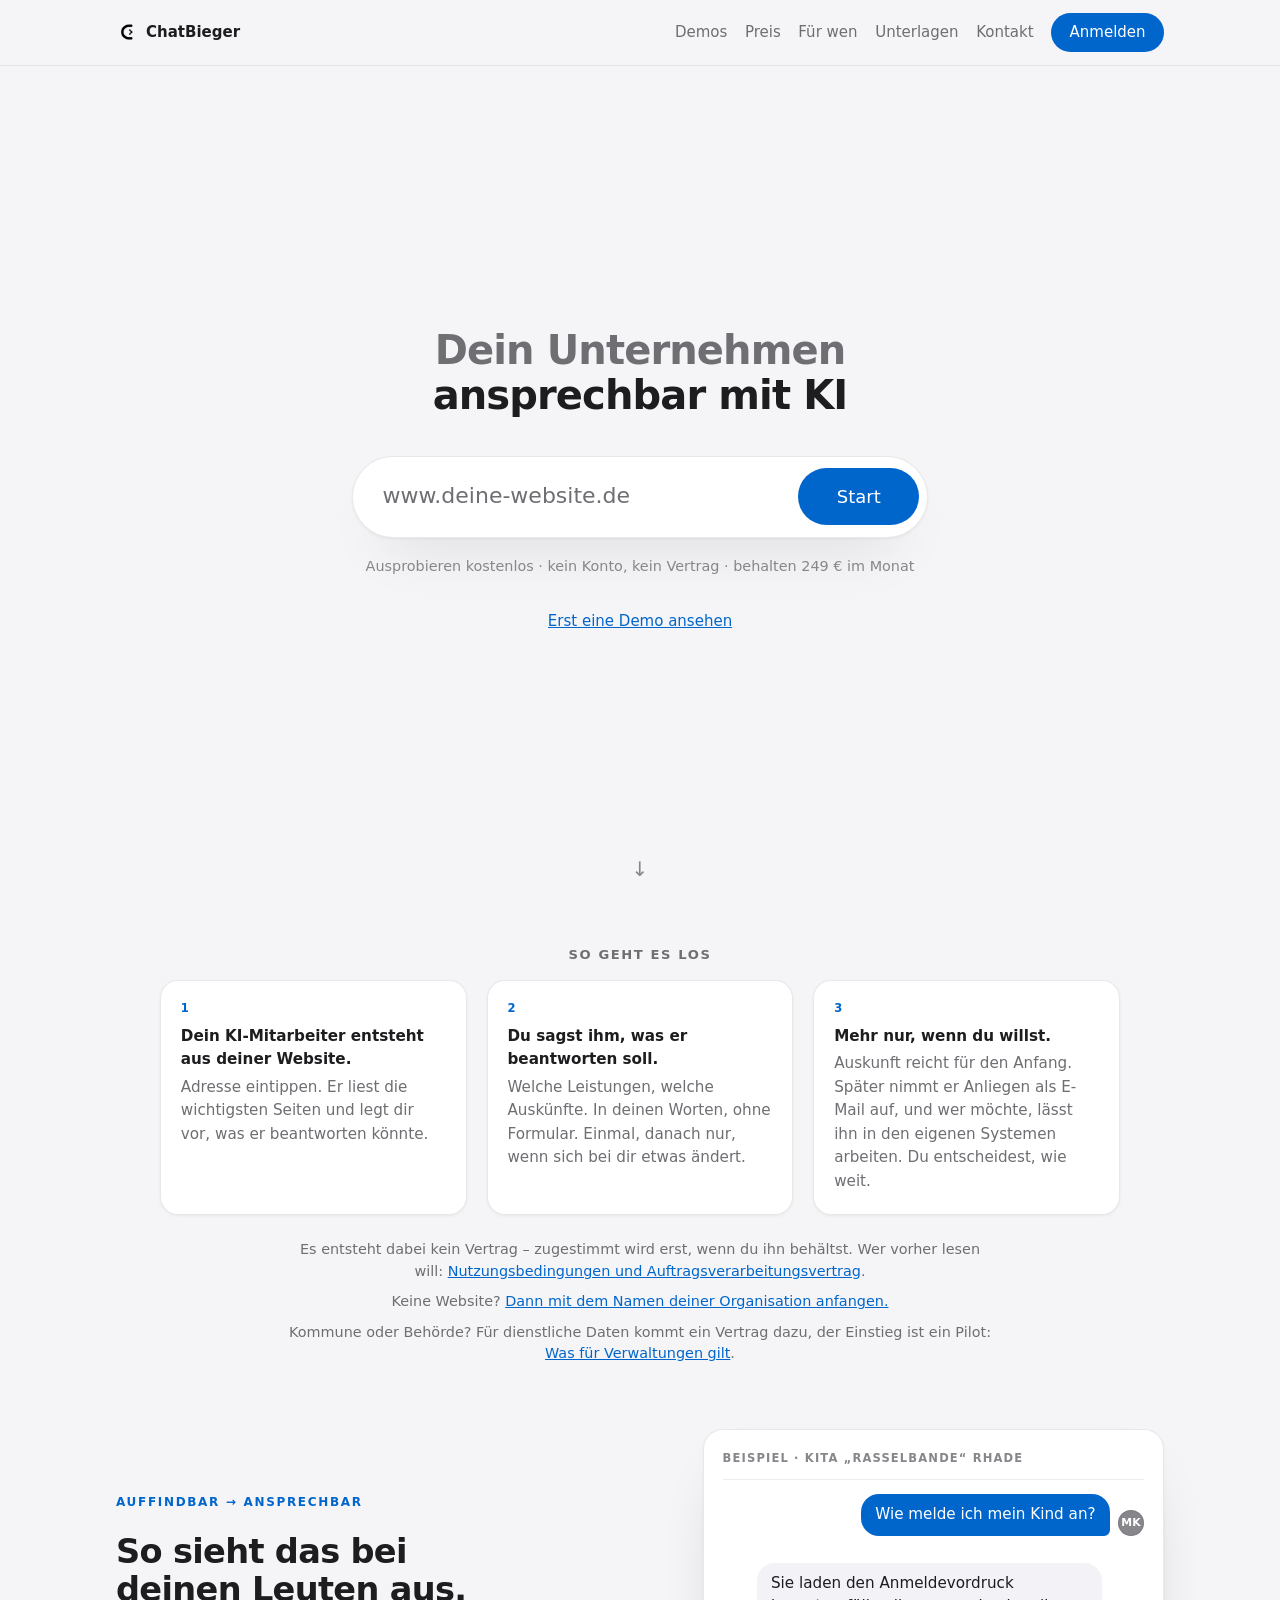
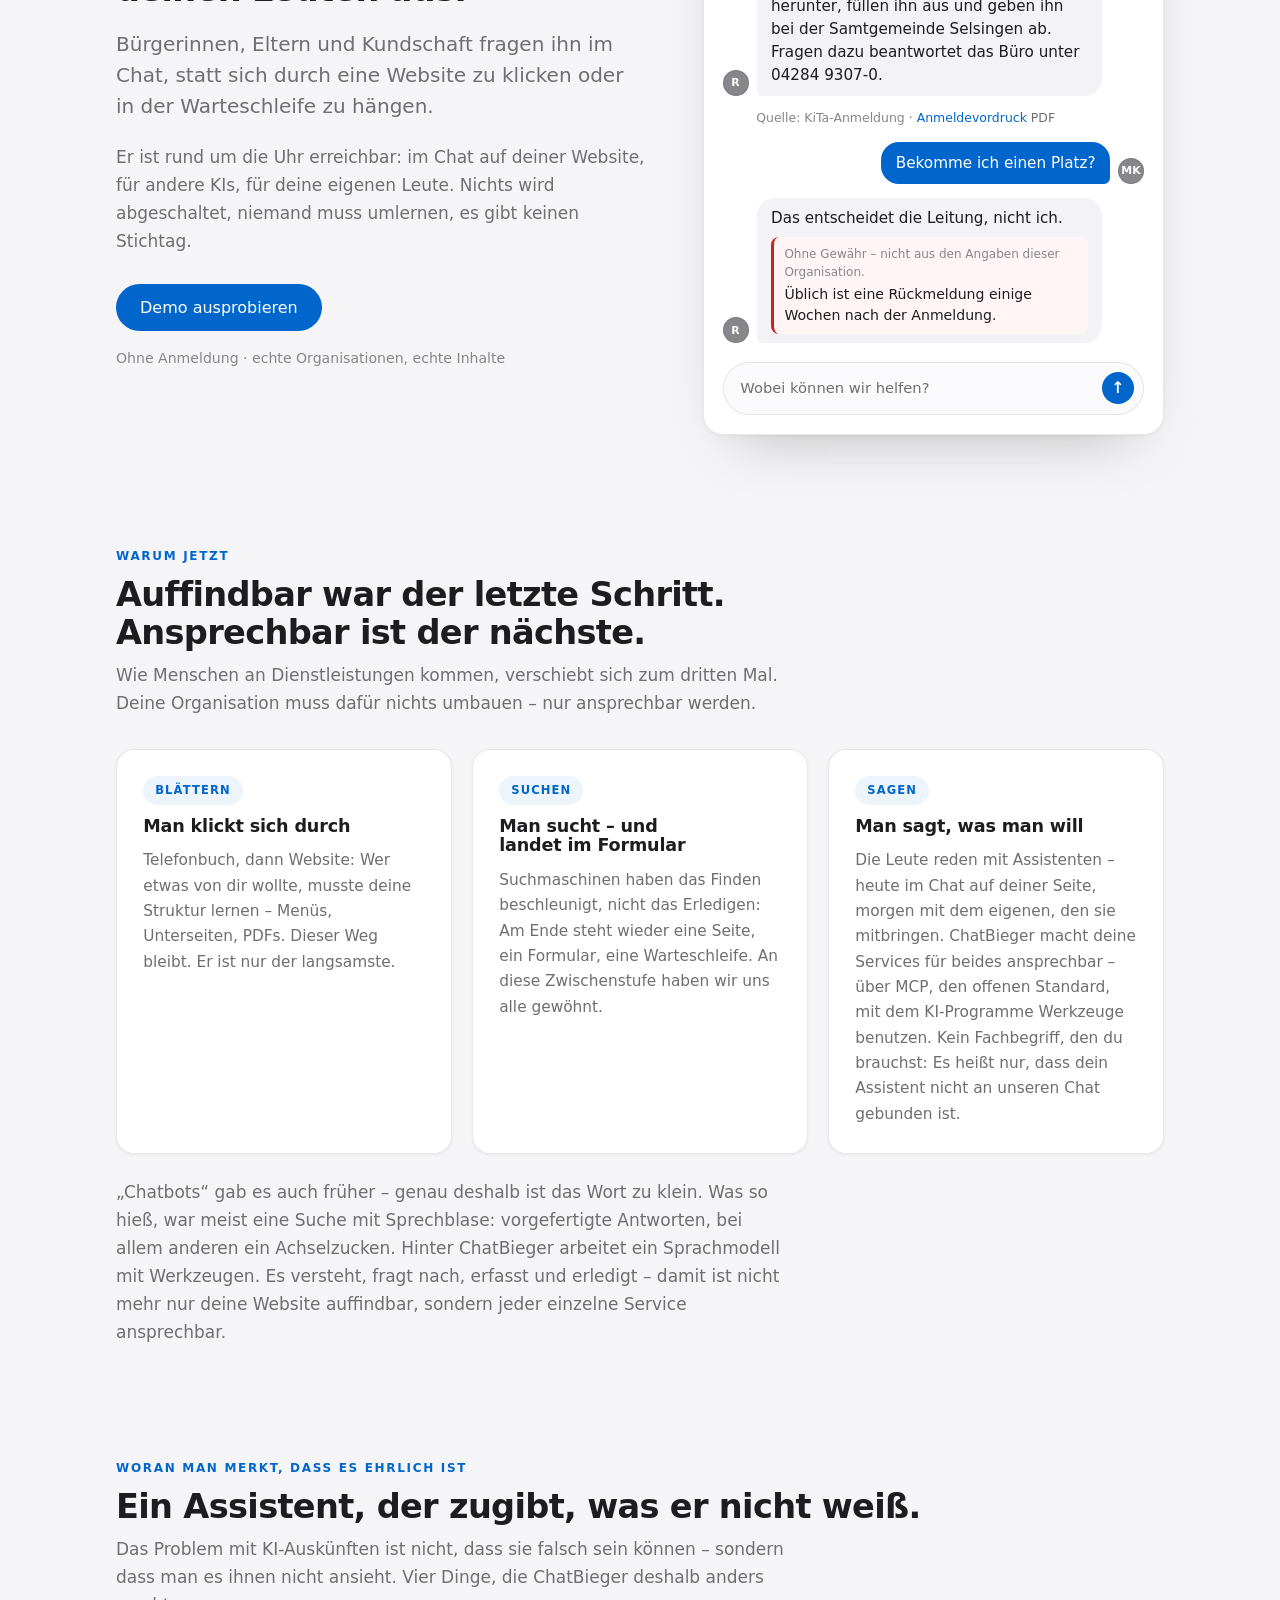
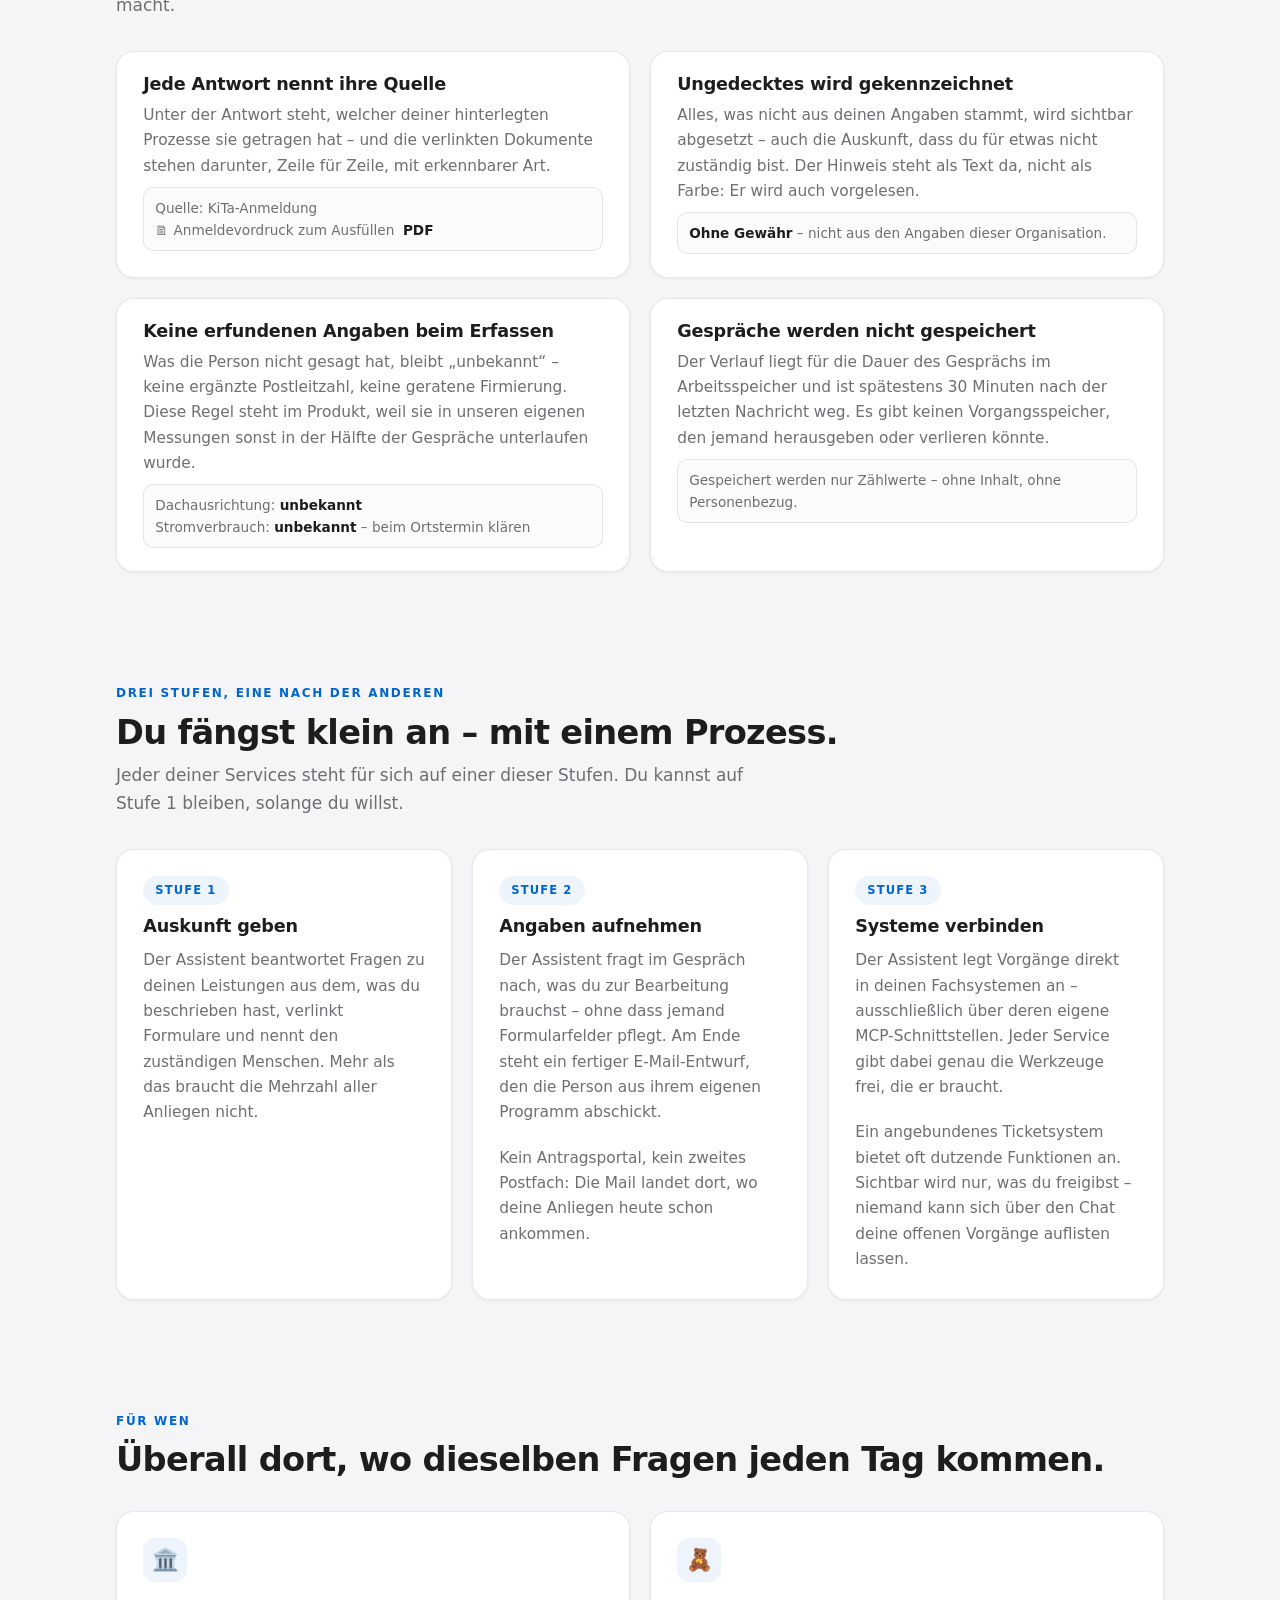
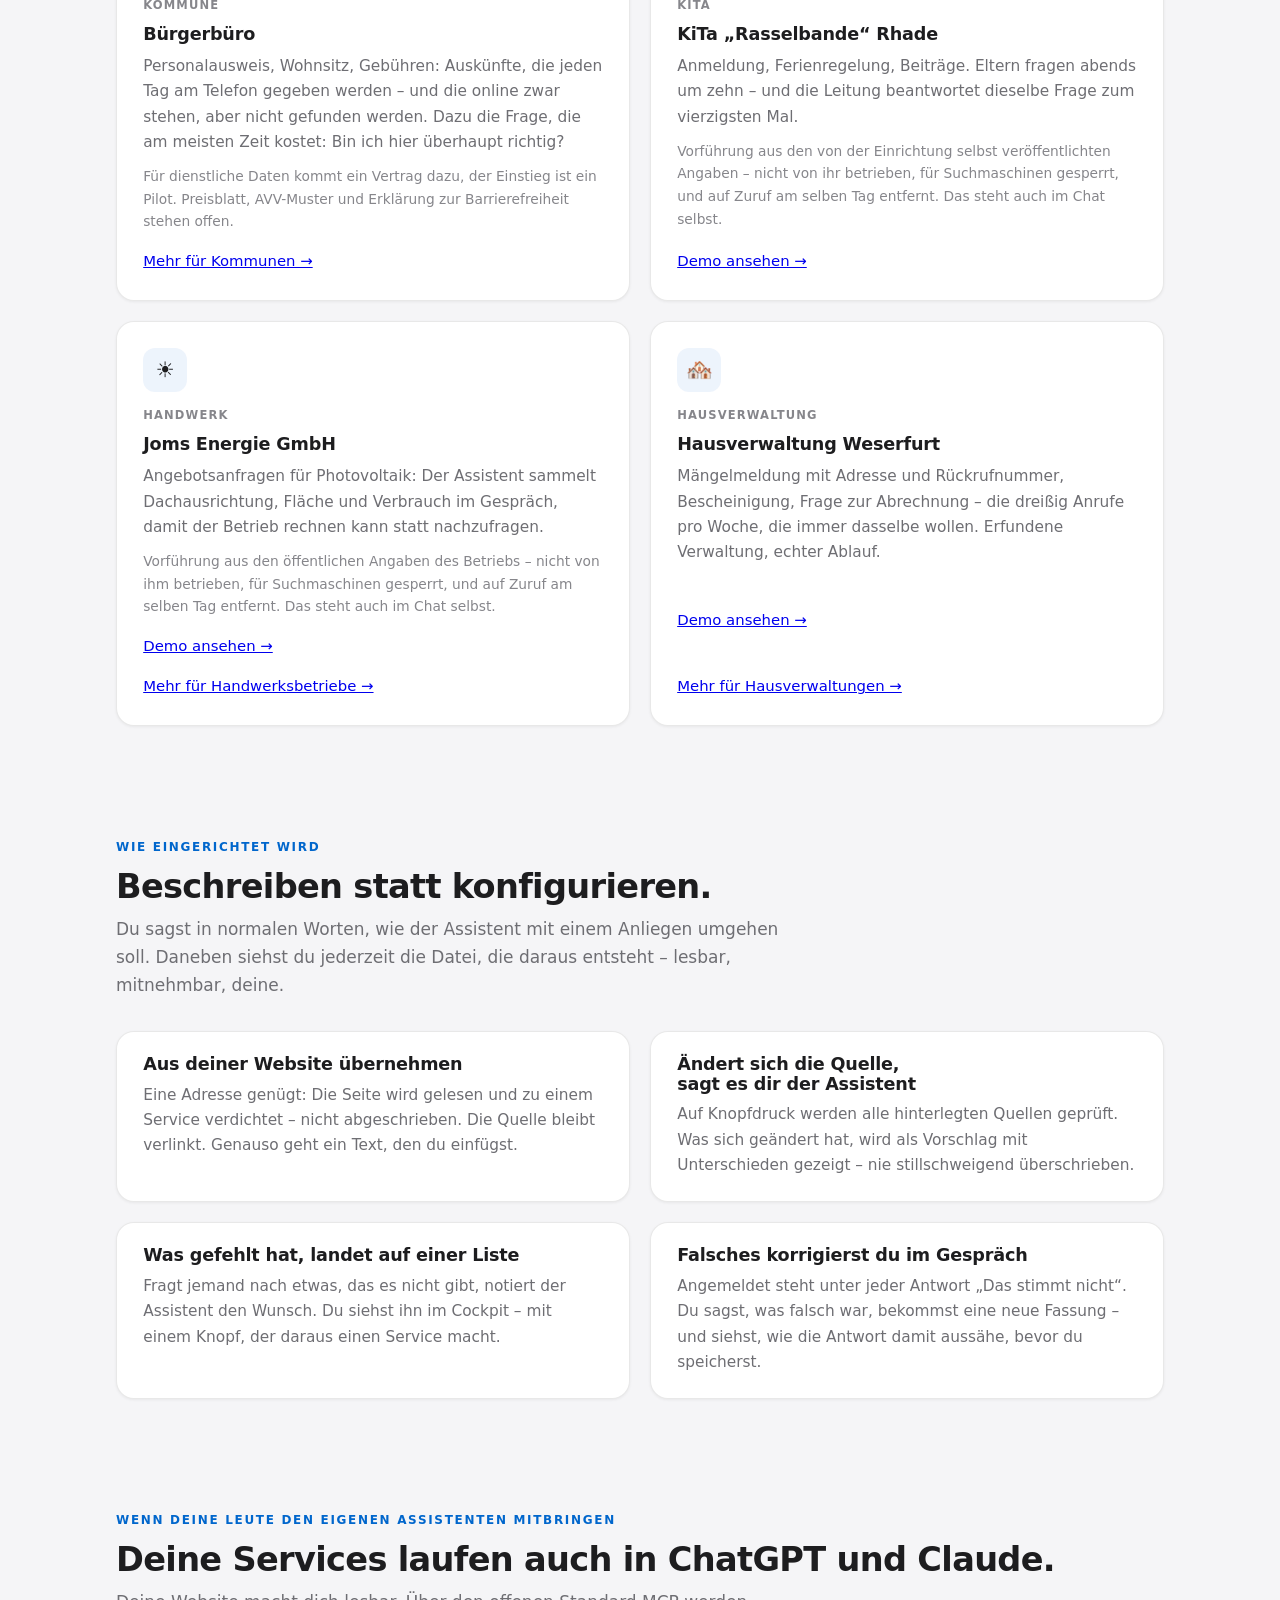
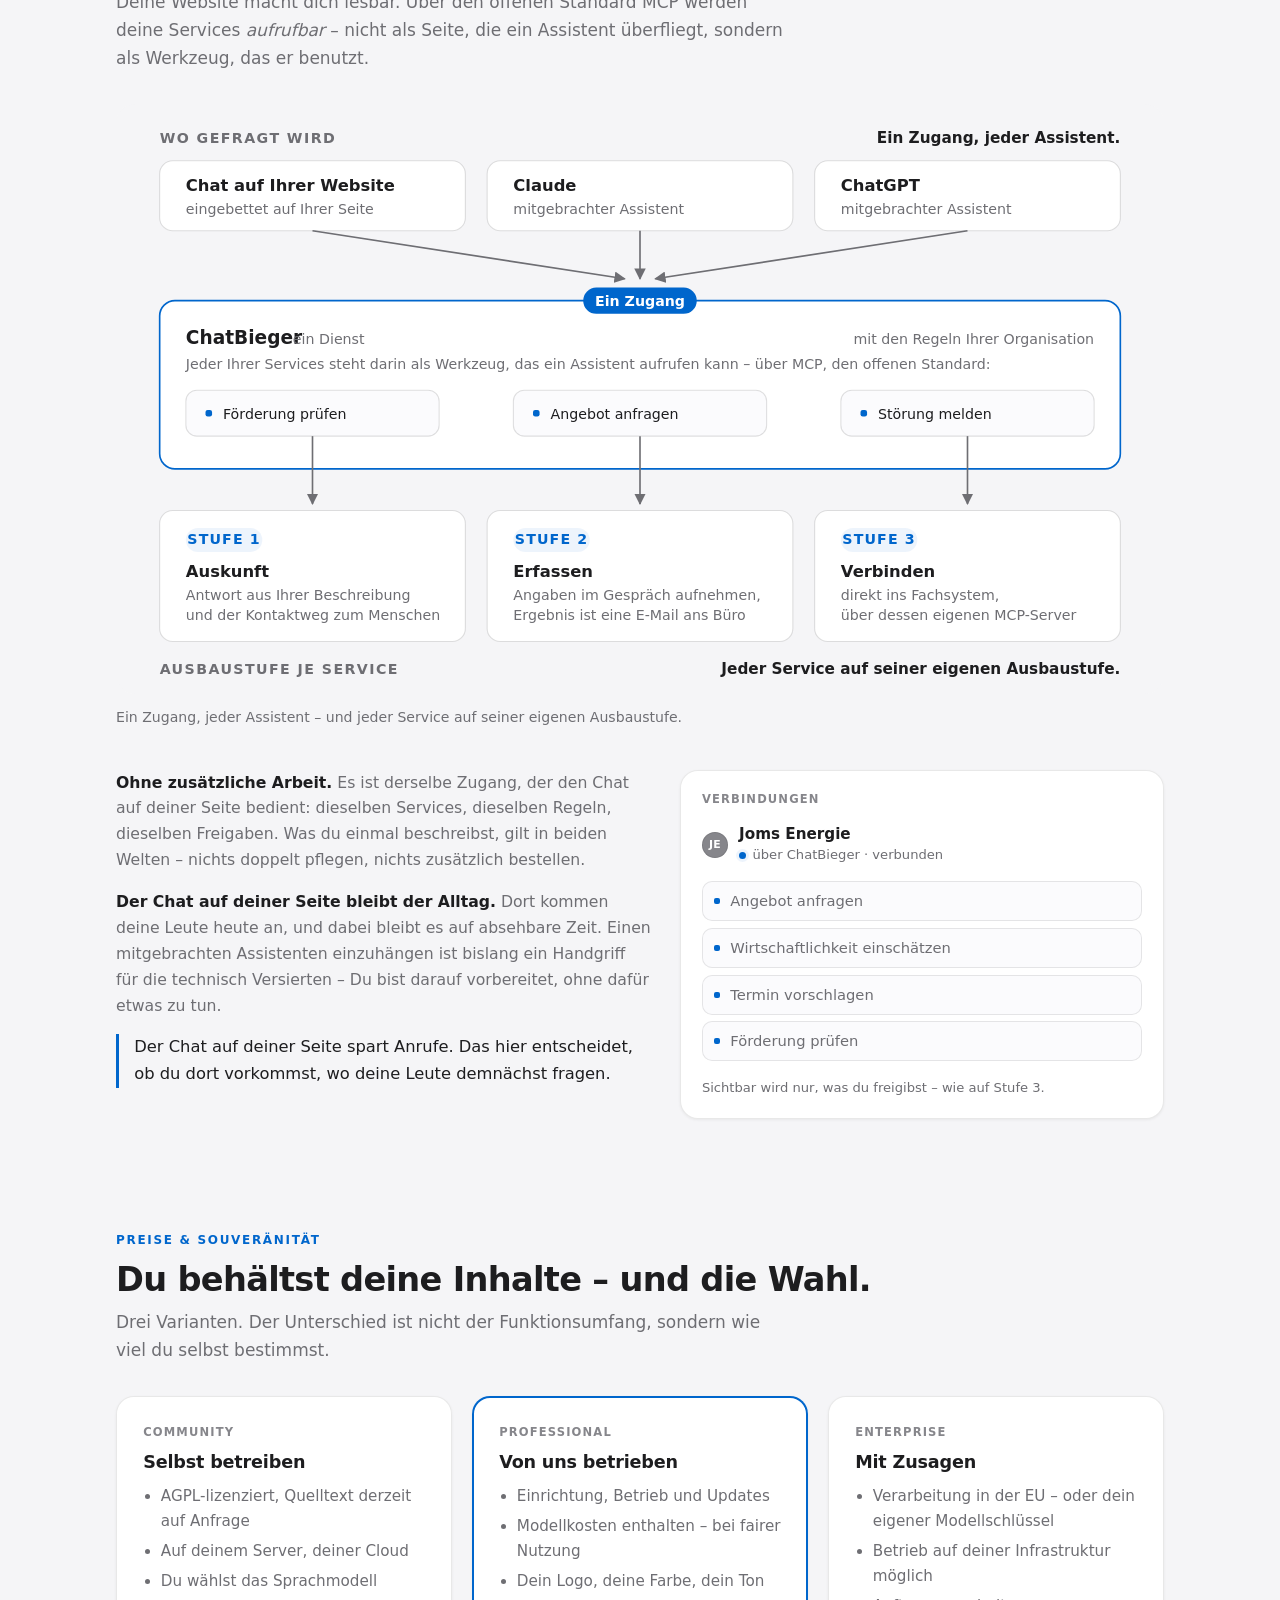
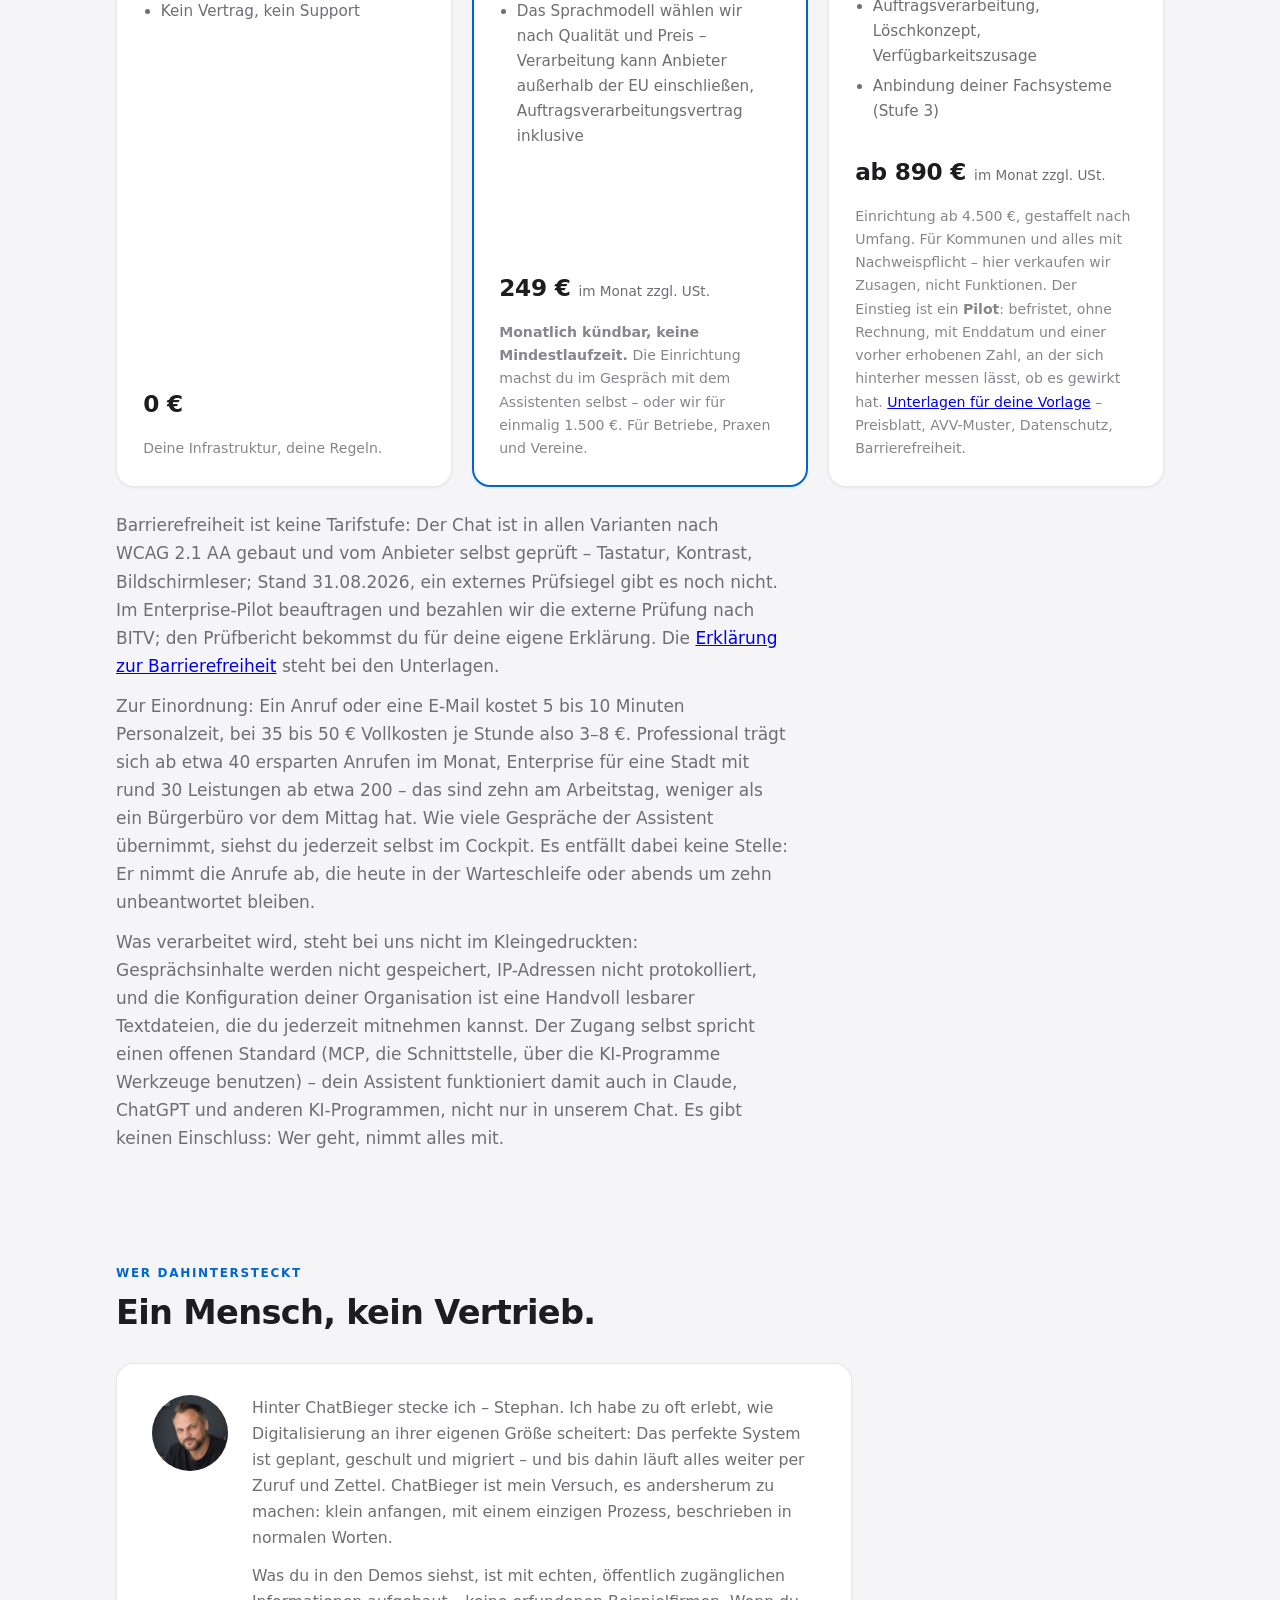
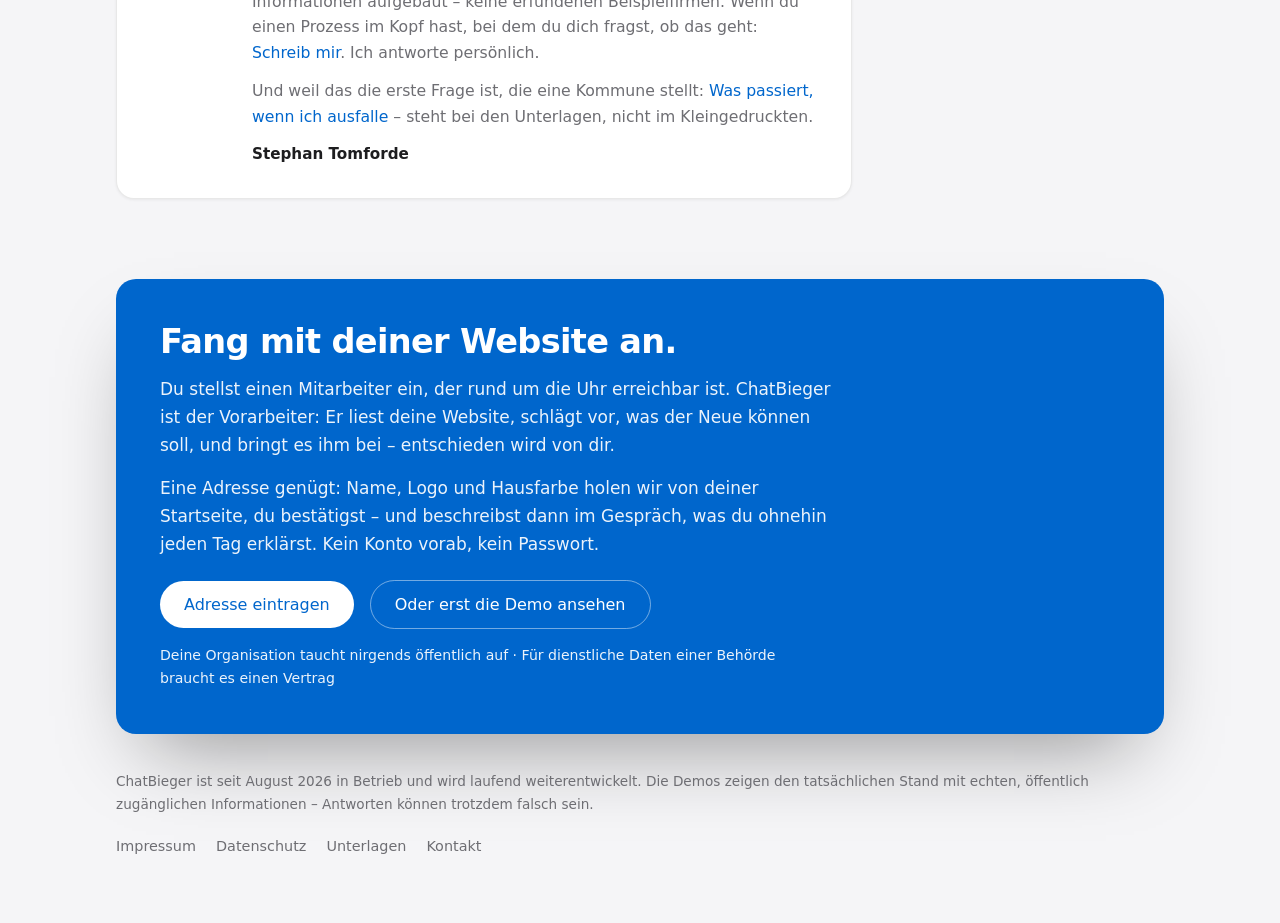
==== index.html @ 89bdcac3 "Der Browser weiß vorher, dass es dunkel wird Die Seite folgt prefers-color-scheme — aber erst, wenn " ====
<!doctype html>
<html lang="de">
<head>
  <meta charset="utf-8">
  <meta name="viewport" content="width=device-width, initial-scale=1">
  <!-- Vor dem Stylesheet: sonst malt der Browser die Leinwand weiß, und der
       Sprung in die App blitzt einmal hell auf. -->
  <meta name="color-scheme" content="light dark">
  <title>ChatBieger – Dein Unternehmen ansprechbar mit KI</title>
  <meta name="description" content="Deine Website macht dich auffindbar. Mit ChatBieger werden deine Leistungen ansprechbar – für Menschen und für KI: im Chat auf deiner Website, für andere KIs, für deine eigenen Leute. Er sagt nur, was bei dir steht, und dazu, woher er es hat.">
  <link rel="icon" type="image/png" href="favicon.png">
  <meta property="og:title" content="ChatBieger – Dein Unternehmen ansprechbar mit KI">
  <meta property="og:description" content="Deine Website macht dich auffindbar. Mit ChatBieger werden deine Leistungen ansprechbar – für Menschen und für KI. Kein Umstieg, kein Stichtag, monatlich kündbar.">
  <meta property="og:type" content="website">
  <meta property="og:url" content="https://chatbieger.com/">
  <style>
    :root {

      /* Der Browser darf dunkel malen, bevor er diese Regeln kennt. */
      color-scheme: light dark;
      --ground: #f5f5f7;
      --surface: #ffffff;
      --surface-soft: #fbfbfd;
      --ink: #1d1d1f;
      --ink-soft: #6e6e73;
      --ink-faint: #86868b;
      --accent: #0066cc;
      /* Fläche unter weißer Schrift — im Dunkeln dunkler als der Textakzent,
         dieselbe Lektion wie im Widget (WCAG: Weiß auf #4d9fff wären 2,7:1). */
      --accent-solid: #0066cc;
      --accent-hover: #0055aa;
      --accent-tint: rgba(0, 102, 204, 0.07);
      --warn: #c9251c;
      --warn-tint: #fff5f5;
      --line: rgba(0, 0, 0, 0.07);
      --bubble: #f2f2f7;
      --ring: inset 0 0 0 1px rgba(0, 0, 0, 0.09);
      --card-shadow: 0 1px 3px rgba(0, 0, 0, 0.06);
      --float-shadow: 0 1px 3px rgba(0, 0, 0, 0.05), 0 28px 60px -34px rgba(0, 0, 0, 0.3);
      /* Eine Kurve für alles, was sich bewegt: zügig los, weich ankommen. */
      --bogen: cubic-bezier(0.3, 0.7, 0.3, 1);
    }

    /* Derselbe dunkle Modus wie in Chat, Übersicht und Einrichtung — die
       Landing war die einzige Fläche ohne ihn, und genau dort fiel der
       Bruch zuerst auf. */
    @media (prefers-color-scheme: dark) {
      :root {
        --ground: #000;
        --surface: #1c1c1e;
        --surface-soft: #232326;
        --ink: #f5f5f7;
        --ink-soft: #a1a1a6;
        --ink-faint: #8e8e93;
        --accent: #4d9fff;
        --accent-solid: #0a63c9;
        --accent-hover: #0d6fd9;
        --accent-tint: rgba(77, 159, 255, 0.12);
        --warn: #ff6b6b;
        --warn-tint: #3a1416;
        --line: rgba(255, 255, 255, 0.14);
        --bubble: #2c2c2e;
        --ring: inset 0 0 0 1px rgba(255, 255, 255, 0.12);
        --card-shadow: 0 1px 3px rgba(0, 0, 0, 0.5);
        --float-shadow: 0 1px 3px rgba(0, 0, 0, 0.4), 0 28px 60px -34px rgba(0, 0, 0, 0.9);
      }
      .topbar img { filter: invert(1); }
    }

    * { box-sizing: border-box; }

    body {
      margin: 0;
      background: var(--ground);
      color: var(--ink);
      font-family: -apple-system, BlinkMacSystemFont, "SF Pro Text", "Segoe UI Variable Text", "Segoe UI", system-ui, sans-serif;
      font-size: 1.0625rem;
      line-height: 1.65;
      -webkit-font-smoothing: antialiased;
    }

    .wrap { max-width: 68rem; margin: 0 auto; padding: 0 1.25rem; }

    .eyebrow {
      font-size: 0.75rem;
      font-weight: 600;
      letter-spacing: 0.14em;
      text-transform: uppercase;
      color: var(--accent);
    }

    h1, h2, h3 {
      margin: 0;
      line-height: 1.12;
      text-wrap: balance;
      letter-spacing: -0.02em;
    }
    h1 { font-size: clamp(2.2rem, 5vw, 3.4rem); font-weight: 700; }
    h2 { font-size: clamp(1.5rem, 3.2vw, 2.1rem); font-weight: 700; }
    h3 { font-size: 1.1rem; font-weight: 600; letter-spacing: -0.01em; }

    p { margin: 0; }
    .measure { max-width: 42rem; }
    .muted { color: var(--ink-soft); }

    /* ---------- Top bar ----------
       Die Produktleiste: dieselbe erste Zeile wie auf den Demo-Seiten und in
       der Einrichtung — Landing und Produkt sollen sich wie eins anfühlen. */
    .topbar { padding: 0.8rem 0; border-bottom: 1px solid var(--line); }
    .topbar .wrap { display: flex; align-items: center; gap: 1.3rem; }
    .topbar .marke { display: flex; align-items: center; gap: 0.5rem; color: var(--ink); text-decoration: none; }
    .topbar img { width: 22px; height: 22px; border-radius: 6px; display: block; }
    .topbar .marke span { font-weight: 600; font-size: 0.9375rem; }
    .topbar nav { margin-left: auto; display: flex; align-items: center; gap: 1.1rem; }
    .topbar nav a { color: var(--ink-soft); text-decoration: none; font-size: 0.9375rem; }
    .topbar nav a:hover { color: var(--ink); }
    .topbar .topbar-demo { padding: 0.45rem 1.15rem; color: #fff; }
    .topbar .topbar-demo:hover { color: #fff; }
    /* Am Telefon bleiben drei Wege stehen: Preis (Lauf 10, beide Betriebe),
       Unterlagen (Lauf 13, die Kommune liest im Zug) und „Für wen" — ein Wort
       kürzer als „Für Kommunen" und der Weg zu allen drei Segment-Seiten, die
       vom ersten Bildschirm aus sonst unerreichbar sind. Demos hat auf dem
       ersten Bildschirm einen eigenen Knopf, Kontakt steht in der Fußzeile. */
    @media (max-width: 30rem) {
      .topbar nav a[href^="https://chat.demo."], .topbar nav a[href="kontakt.html"] { display: none; }
      /* Der Schriftzug weicht dem dritten Link — sichtbar; für Bildschirmleser
         bleibt er der Name des Links, und das Zeichen bekommt seine 44 px. */
      .topbar .marke span { position: absolute; width: 1px; height: 1px; margin: -1px; overflow: hidden; clip: rect(0 0 0 0); white-space: nowrap; }
      .topbar .marke { padding: 0.7rem; margin: -0.7rem; }
    }

    /* ---------- Erster Bildschirm: ein Zeichen, ein Satz, ein Feld ----------
       Google-Logik: Was hier steht, ist das eine Ziel der Seite; alles
       andere beginnt unter dem Falz. `min-height` statt `height`, damit auf
       kurzen Schirmen nichts abgeschnitten wird — und `svh`, weil die
       Adressleiste am Telefon sonst die letzte Zeile frisst. */
    .einstieg {
      min-height: calc(100svh - 3.6rem);
      display: flex;
      flex-direction: column;
      align-items: center;
      /* Seitlich 1.5rem wie die Startansicht drüben — mit 1.25rem lägen die
         Kanten des Fensters am Telefon 4 px neben denen der Ankunft. */
      padding: 2.5rem 1.5rem 1.5rem;
      text-align: center;
    }
    .einstieg-mitte { margin: auto 0; width: 100%; display: flex; flex-direction: column; align-items: center; }
    /* Die Überschrift tritt zurück, damit das Feld der Held bleibt: kleiner
       als die übrigen h1, halb im Grau — betont ist nur, worum es geht.
       Marke und Zeichen stehen einmal in der Leiste und nicht noch einmal
       hier; „KI“ steht auf dem ganzen Bildschirm genau ein Mal. */
    .einstieg h1 {
      max-width: 20ch; font-size: clamp(1.9rem, 3.6vw, 2.5rem);
      font-weight: 600; letter-spacing: -0.022em; color: var(--ink-soft);
    }
    .einstieg h1 .betont { color: var(--ink); }

    /* Das Feld ist eine Zeile mit Knopf. Der Fokusring liegt auf der ganzen
       Pille statt nur auf dem Eingabefeld — wer mit der Tastatur kommt, soll
       das Ziel als Ganzes sehen. */
    .einstieg-form { margin-top: 2.4rem; width: min(36rem, 100%); }
    .feld {
      display: flex;
      align-items: center;
      gap: 0.5rem;
      text-align: left;
      background: var(--surface);
      border-radius: 999px;
      padding: 0.55rem 0.55rem 0.55rem 1.9rem;
      box-shadow: var(--float-shadow), var(--ring);
    }
    /* `:focus` statt `:focus-visible`: „Zum Feld ganz oben" setzt den Fokus
       selbst — mit `:focus-visible` bliebe der Ring nach einem Mausklick aus,
       und man sähe nicht, wohin das Tippen geht. */
    .feld:has(input:focus) { box-shadow: var(--float-shadow), inset 0 0 0 2px var(--accent); }
    @supports not selector(:has(*)) {
      .feld:focus-within { box-shadow: var(--float-shadow), inset 0 0 0 2px var(--accent); }
    }
    .feld input {
      flex: 1; min-width: 0; border: 0; background: none; outline: none;
      font: inherit; font-size: 1.375rem; color: var(--ink); padding: 0.875rem 0;
    }
    .feld input::placeholder { color: var(--ink-soft); }
    .feld button {
      flex: none; border: 0; border-radius: 999px; cursor: pointer;
      font: inherit; font-weight: 500; white-space: nowrap;
      background: var(--accent-solid); color: #fff; font-size: 1.125rem; padding: 0.875rem 2.4rem;
    }
    .feld button:hover { background: var(--accent-hover); }
    .feld button:focus-visible { outline: 2px solid var(--accent); outline-offset: 2px; }

    /* Was das Drücken kostet, in einer Zeile (Council, Lauf 7). Alles
       Weitere — der Vertragssatz (0031), der Weg ohne Website, der Weg für
       Kommunen — steht eine Etage tiefer bei „So geht es los“: auf dem
       ersten Bildschirm stehen vier Dinge, nicht zwölf. */
    .einstieg-kosten { margin-top: 1.1rem; font-size: 0.9rem; color: var(--ink-faint); }
    /* So geht es los: drei Schritte als erstes Band unter dem Falz — dorthin
       zeigt der Pfeil, und der erste Bildschirm bleibt, wie er gebaut ist
       (Feld, Kosten, Vertrag, Zweitweg, Hinweis nach unten). Dieselbe
       Kartenformel wie überall auf der Seite. */
    .los { padding: 2.5rem 0 0.5rem; }
    .los-titel { font-size: 0.82rem; font-weight: 600; letter-spacing: 0.12em; text-transform: uppercase; color: var(--ink-soft); text-align: center; margin: 0 0 1.1rem; }
    .einstieg-schritte {
      margin: 0 auto; padding: 0; list-style: none; width: min(60rem, 100%);
      display: grid; grid-template-columns: repeat(3, 1fr); gap: 1.25rem;
      counter-reset: los; text-align: left;
    }
    .einstieg-schritte li {
      counter-increment: los;
      padding: 1.25rem 1.3rem 1.35rem; border-radius: 18px;
      background: var(--surface); box-shadow: var(--card-shadow), var(--ring);
      font-size: 0.95rem; line-height: 1.55; color: var(--ink-soft);
    }
    .einstieg-schritte li::before {
      content: counter(los); display: block; margin-bottom: 0.4rem;
      font-size: 0.72rem; font-weight: 600; letter-spacing: 0.12em; color: var(--accent);
    }
    .einstieg-schritte b { display: block; font-weight: 600; color: var(--ink); margin-bottom: 0.25rem; }
    @media (max-width: 46rem) {
      .los { padding-top: 1.75rem; }
      .einstieg-schritte { grid-template-columns: 1fr; gap: 0.8rem; }
      .einstieg-schritte li { padding: 1rem 1.05rem 1.1rem; }
    }
    /* Der zweite Weg ist ein Link, kein Knopf: zwei Flächen stritten sich
       sonst um denselben Blick. */
    .einstieg-zweit { margin-top: 1.9rem; font-size: 0.9375rem; }
    .einstieg-zweit a { color: var(--accent); }
    /* Die Fußzeilen von „So geht es los“ — vom ersten Bildschirm hierher
       gezogen. */
    .los-fuss { margin: 0.55rem auto 0; max-width: 44rem; text-align: center; font-size: 0.9rem; line-height: 1.5; color: var(--ink-soft); }
    .los-fuss.erste { margin-top: 1.5rem; }
    .los-fuss a { color: var(--accent); }

    /* Der Hinweis am Fuß des ersten Bildschirms ist das Versprechen, dass
       unter dem Falz noch etwas kommt. */
    .weiter {
      margin: 2rem 0 0; padding: 0.6rem 1rem; text-align: center;
      font-size: 1.25rem; line-height: 1; color: var(--ink-faint); text-decoration: none;
    }
    .weiter:hover { color: var(--ink); }
    .weiter .pfeil { display: inline-block; }
    @media (prefers-reduced-motion: no-preference) {
      .weiter .pfeil { animation: weiter-wink 2.6s ease-in-out infinite; }
    }
    @keyframes weiter-wink {
      0%, 100% { transform: translateY(0); }
      50% { transform: translateY(3px); }
    }

    /* Kurze Schirme — der Laptop mit 720 Zeilen, das Telefon im Querformat:
       dieselbe Ordnung, nur enger. Der Hinweis nach unten soll nicht der
       Erste sein, der über die Kante fällt. */
    @media (min-width: 28.01rem) and (max-height: 780px) {
      .einstieg { padding-top: 1.75rem; }
      .einstieg-form { margin-top: 1.9rem; }
      .einstieg-kosten { margin-top: 0.9rem; }
      .einstieg-zweit { margin-top: 1.4rem; }
      .weiter { margin-top: 1rem; }
    }

    /* Am Telefon ist der erste Bildschirm knapp: kleineres Zeichen, kleinere
       Schrift — und das Feld wird zum Block, weil der Knopf
       neben dem Eingabefeld sonst keine 12 Zeichen übrig lässt. */
    @media (max-width: 28rem) {
      .einstieg { padding-top: 1.25rem; }
      .einstieg h1 { font-size: 1.75rem; }
      .einstieg-form { margin-top: 1.7rem; }
      .einstieg-kosten { margin-top: 0.9rem; }
      .einstieg-zweit { margin-top: 1.5rem; }
      .weiter { margin-top: 1.3rem; }
      /* „Start“ ist kurz genug, dass die Pille auch am Telefon eine Zeile
         bleibt — der Knopf nimmt nur, was er braucht, das Feld den Rest. */
      .feld { padding: 0.45rem 0.45rem 0.45rem 1.15rem; }
      .feld input { font-size: 1.0625rem; padding: 0.7rem 0; min-width: 0; }
      .feld button { font-size: 1rem; padding: 0.7rem 1.5rem; }
    }

    /* ---------- Vorschau: derselbe Chat, nur eine Etage tiefer ---------- */
    .hero-grid {
      display: grid;
      grid-template-columns: minmax(0, 1.15fr) minmax(0, 1fr);
      gap: 3.5rem;
      align-items: center;
    }
    @media (max-width: 46rem) { .hero-grid { grid-template-columns: 1fr; } }
    .hero-copy { display: flex; flex-direction: column; gap: 1.3rem; }
    .hero-copy .lede { font-size: 1.25rem; line-height: 1.55; color: var(--ink-soft); }
    .cta-row { display: flex; align-items: center; flex-wrap: wrap; gap: 1rem; margin-top: 0.5rem; }
    .btn {
      display: inline-flex;
      align-items: center;
      border-radius: 999px;
      padding: 0.65rem 1.5rem;
      font-size: 1rem;
      font-weight: 500;
      text-decoration: none;
      background: var(--accent-solid);
      color: #fff;
    }
    .btn:hover { background: var(--accent-hover); }
    /* Die Knopffläche ist in beiden Modi fest weiß — also braucht auch die
       Schrift einen festen dunklen Ton: --accent wäre im Dunkeln #4d9fff,
       und das sind auf Weiß nur 2,7:1. Der Hover aus demselben Grund fest. */
    .btn.inverted { background: #fff; color: #0066cc; }
    .btn.inverted:hover { background: #f5f5f7; }
    .cta-note { font-size: 0.88rem; color: var(--ink-faint); }

    /* ---------- Chat mockup ---------- */
    .chat {
      background: var(--surface);
      border-radius: 20px;
      box-shadow: var(--float-shadow), var(--ring);
      padding: 1.25rem;
      display: flex;
      flex-direction: column;
      gap: 0.75rem;
    }
    .chat-title {
      font-size: 0.72rem;
      font-weight: 600;
      letter-spacing: 0.1em;
      text-transform: uppercase;
      color: var(--ink-faint);
      padding-bottom: 0.7rem;
      border-bottom: 1px solid var(--line);
    }
    .msg { display: grid; grid-template-rows: 1fr; }
    .msg-inner {
      overflow: hidden;
      display: flex;
      align-items: flex-end;
      gap: 0.5rem;
      padding-top: 0.1rem;
    }
    .msg.user .msg-inner { flex-direction: row-reverse; }
    .avatar {
      width: 26px;
      height: 26px;
      border-radius: 50%;
      flex: none;
      object-fit: cover;
      box-shadow: var(--ring);
    }
    .avatar.initials {
      display: flex;
      align-items: center;
      justify-content: center;
      background: var(--ink-faint);
      color: #fff;
      font-size: 0.68rem;
      font-weight: 600;
      letter-spacing: 0.02em;
    }
    .bubble {
      max-width: 82%;
      padding: 0.6rem 0.9rem;
      border-radius: 18px;
      font-size: 0.95rem;
      line-height: 1.5;
    }
    .bubble.user {
      background: var(--accent-solid);
      color: #fff;
      border-bottom-right-radius: 6px;
    }
    .bubble.bot {
      background: var(--bubble);
      color: var(--ink);
      border-bottom-left-radius: 6px;
    }
    .bubble.typing { display: inline-flex; align-items: center; gap: 4px; padding: 0.85rem 0.95rem; }
    .bubble.typing .dot {
      width: 7px;
      height: 7px;
      border-radius: 50%;
      background: var(--ink-faint);
      animation: dot-blink 1.2s ease-in-out infinite;
    }
    .bubble.typing .dot:nth-child(2) { animation-delay: 0.18s; }
    .bubble.typing .dot:nth-child(3) { animation-delay: 0.36s; }
    @keyframes dot-blink {
      0%, 60%, 100% { opacity: 0.25; }
      30% { opacity: 0.9; }
    }

    /* Chat-Sequenz: läuft nur mit Animationen; ohne (reduced motion / alte
       Browser-Basis) sind alle Nachrichten sichtbar und die Tipp-Blasen weg. */
    .msg.typing-row { display: none; }
    @media (prefers-reduced-motion: no-preference) {
      .chat.laeuft .msg.typing-row { display: grid; }
      .chat.laeuft .msg {
        animation: msg-in 0.45s cubic-bezier(0.3, 0.7, 0.3, 1) var(--t, 0s) both;
      }
      .chat.laeuft .msg.typing-row {
        animation:
          msg-in 0.45s cubic-bezier(0.3, 0.7, 0.3, 1) var(--t, 0s) both,
          msg-out 0.35s ease var(--t-out, 3s) forwards;
      }
    }
    @keyframes msg-in {
      from { grid-template-rows: 0fr; opacity: 0; transform: translateY(8px); }
      to { grid-template-rows: 1fr; opacity: 1; transform: none; }
    }
    @keyframes msg-out {
      to { grid-template-rows: 0fr; opacity: 0; }
    }
    .chat-input {
      margin-top: 0.4rem;
      display: flex;
      align-items: center;
      justify-content: space-between;
      gap: 0.7rem;
      background: var(--surface-soft);
      border-radius: 999px;
      box-shadow: var(--ring);
      padding: 0.65rem 0.65rem 0.65rem 1.1rem;
      font-size: 0.92rem;
      color: var(--ink-faint);
    }
    .chat-input .send {
      width: 32px;
      height: 32px;
      border-radius: 999px;
      background: var(--accent-solid);
      color: #fff;
      display: flex;
      align-items: center;
      justify-content: center;
      font-size: 1rem;
      font-weight: 700;
      line-height: 1;
    }

    /* ---------- Sections ---------- */
    section { padding: 3.5rem 0; }
    .section-head { display: flex; flex-direction: column; gap: 0.6rem; margin-bottom: 2rem; }

    .card {
      background: var(--surface);
      border-radius: 18px;
      box-shadow: var(--card-shadow), var(--ring);
    }

    /* ---------- Old world vs new world ---------- */
    .contrast {
      display: grid;
      grid-template-columns: 1fr 1fr;
      gap: 1.25rem;
      margin-top: 2rem;
    }
    @media (max-width: 46rem) { .contrast { grid-template-columns: 1fr; } }
    .contrast-card {
      border-radius: 18px;
      padding: 1.7rem;
      display: flex;
      flex-direction: column;
      gap: 0.9rem;
    }
    .contrast-card.old { background: var(--warn-tint); box-shadow: inset 0 0 0 1px rgba(201, 37, 28, 0.14); }
    .contrast-card.new { background: var(--surface); box-shadow: var(--card-shadow), inset 0 0 0 1px rgba(0, 102, 204, 0.25); }
    .contrast-card .tag {
      align-self: flex-start;
      font-size: 0.72rem;
      font-weight: 600;
      letter-spacing: 0.1em;
      text-transform: uppercase;
      padding: 0.3rem 0.75rem;
      border-radius: 999px;
    }
    .contrast-card.old .tag { color: var(--warn); background: var(--surface); box-shadow: inset 0 0 0 1px rgba(201, 37, 28, 0.3); }
    .contrast-card.new .tag { background: var(--accent-solid); color: #fff; }
    .contrast-card ul { margin: 0; padding-left: 1.2rem; display: flex; flex-direction: column; gap: 0.45rem; }
    .contrast-card li::marker { color: var(--ink-faint); }

    /* ---------- Steps ---------- */
    .steps {
      display: grid;
      grid-template-columns: repeat(3, 1fr);
      gap: 1.25rem;
      counter-reset: step;
    }
    @media (max-width: 46rem) { .steps { grid-template-columns: 1fr; } }
    .step {
      counter-increment: step;
      padding: 1.7rem;
      display: flex;
      flex-direction: column;
      gap: 0.75rem;
    }
    .step::before {
      content: "Schritt " counter(step);
      font-size: 0.72rem;
      font-weight: 600;
      letter-spacing: 0.12em;
      text-transform: uppercase;
      color: var(--accent);
    }
    .step p { font-size: 0.96rem; color: var(--ink-soft); }

    /* ---------- Stufen (Team + KI-Kollege) ---------- */
    .stages { display: grid; grid-template-columns: repeat(3, 1fr); gap: 1.25rem; }
    @media (max-width: 46rem) { .stages { grid-template-columns: 1fr; } }
    .stage { padding: 1.7rem; display: flex; flex-direction: column; gap: 0.75rem; }
    .stage-tag {
      align-self: flex-start;
      font-size: 0.72rem;
      font-weight: 600;
      letter-spacing: 0.1em;
      text-transform: uppercase;
      color: var(--accent);
      background: var(--accent-tint);
      padding: 0.3rem 0.75rem;
      border-radius: 999px;
    }
    .stage p { font-size: 0.96rem; color: var(--ink-soft); }
    .stage-fallback { font-size: 0.92rem; color: var(--ink-faint); margin-top: 0.5rem; }

    /* ---------- Für wen ---------- */
    .audiences {
      display: grid;
      grid-template-columns: repeat(auto-fit, minmax(min(22rem, 100%), 1fr));
      gap: 1.25rem;
    }
    .audience {
      padding: 1.7rem;
      display: flex;
      flex-direction: column;
      gap: 0.6rem;
    }
    .audience .glyph {
      width: 44px;
      height: 44px;
      border-radius: 12px;
      background: var(--accent-tint);
      display: flex;
      align-items: center;
      justify-content: center;
      font-size: 1.35rem;
      margin-bottom: 0.3rem;
    }
    .audience .who {
      font-size: 0.72rem;
      font-weight: 600;
      letter-spacing: 0.1em;
      text-transform: uppercase;
      color: var(--ink-faint);
    }
    .audience p { font-size: 0.96rem; color: var(--ink-soft); }
    /* Zusage aus den Unterlagen, Abschnitt 12: Wer als Beispiel gezeigt wird,
       wird vorher unterrichtet — und auf der Kachel steht, woher die Angaben
       kommen und dass die Organisation die Vorführung nicht betreibt. Das
       stand bisher nur bei einer der drei echten Organisationen. */
    .audience .hinweis { font-size: 0.86rem; color: var(--ink-faint); }
    .audience .demo-link {
      margin-top: auto;
      padding-top: 0.4rem;
      font-size: 0.93rem;
      font-weight: 500;
    }

    /* ---------- Wer dahintersteckt ---------- */
    .founder {
      max-width: 46rem;
      padding: 2rem 2.25rem;
      display: flex;
      gap: 1.5rem;
      align-items: flex-start;
    }
    @media (max-width: 46rem) { .founder { flex-direction: column; } }
    .founder-photo {
      width: 76px;
      height: 76px;
      border-radius: 50%;
      flex: none;
      object-fit: cover;
      box-shadow: var(--ring);
    }
    .founder-photo.initials {
      display: flex;
      align-items: center;
      justify-content: center;
      background: var(--accent-tint);
      color: var(--accent);
      font-size: 1.5rem;
      font-weight: 600;
    }
    .founder-body { display: flex; flex-direction: column; gap: 0.75rem; }
    .founder-body p { color: var(--ink-soft); font-size: 0.98rem; }
    .founder-body .signature { color: var(--ink); font-weight: 600; font-size: 0.95rem; }
    .founder-body a { color: var(--accent); text-decoration: none; }
    .founder-body a:hover { text-decoration: underline; }

    /* ---------- Comparison table ---------- */
    .compare { overflow-x: auto; border-radius: 18px; }
    .compare table {
      width: 100%;
      border-collapse: separate;
      border-spacing: 0;
      background: var(--surface);
      border-radius: 18px;
      box-shadow: var(--card-shadow), var(--ring);
      overflow: hidden;
    }
    .compare th, .compare td {
      padding: 0.9rem 1.2rem;
      text-align: left;
      vertical-align: top;
      border-bottom: 1px solid var(--line);
      font-size: 0.96rem;
    }
    .compare tr:last-child td { border-bottom: none; }
    .compare th {
      font-size: 0.72rem;
      font-weight: 600;
      letter-spacing: 0.1em;
      text-transform: uppercase;
      background: var(--surface-soft);
      border-bottom: 1px solid rgba(0, 0, 0, 0.09);
    }
    .compare th.col-old { color: var(--warn); }
    .compare th.col-new { color: var(--accent); }
    .compare td:first-child { color: var(--ink-soft); white-space: nowrap; }

    /* ---------- Templates ---------- */
    .chips { display: flex; flex-wrap: wrap; gap: 0.6rem; margin-top: 1.5rem; }
    .chip {
      background: var(--surface);
      box-shadow: var(--card-shadow), var(--ring);
      border-radius: 999px;
      padding: 0.45rem 1.05rem;
      font-size: 0.92rem;
      font-weight: 500;
    }
    .chip strong { color: var(--accent); font-weight: 600; }
    .chip.more { background: transparent; box-shadow: var(--ring); color: var(--ink-soft); }

    /* ---------- FAQ ---------- */
    .faq { display: flex; flex-direction: column; gap: 1rem; max-width: 46rem; }
    .faq-item { padding: 1.5rem 1.7rem; display: flex; flex-direction: column; gap: 0.5rem; }
    .faq-item p { color: var(--ink-soft); font-size: 0.98rem; }

    /* ---------- Footer ---------- */
    footer { padding: 1.5rem 0 4rem; }
    .footer-card {
      background: var(--accent-solid);
      color: #fff;
      border-radius: 20px;
      padding: 2.75rem;
      display: flex;
      flex-direction: column;
      gap: 0.9rem;
      box-shadow: 0 40px 80px -30px rgba(0, 0, 0, 0.4);
    }
    .footer-card h2 { color: #fff; }
    .footer-card p { max-width: 42rem; color: rgba(255, 255, 255, 0.92); }
    .footer-card .cta-note { color: rgba(255, 255, 255, 0.92); }
    .btn.ghost { background: transparent; color: #fff; border: 1px solid rgba(255, 255, 255, 0.45); }
    .btn.ghost:hover { background: rgba(255, 255, 255, 0.12); }
    .sr-only {
      position: absolute; width: 1px; height: 1px; margin: -1px; padding: 0;
      overflow: hidden; clip: rect(0 0 0 0); white-space: nowrap; border: 0;
    }
    .fineprint { margin-top: 2.25rem; font-size: 0.85rem; color: var(--ink-soft); }
    .legal-nav { margin-top: 1.25rem; display: flex; flex-wrap: wrap; gap: 1.25rem; font-size: 0.9rem; }
    .legal-nav a { color: var(--ink-soft); text-decoration: none; }
    .legal-nav a:hover { color: var(--ink); text-decoration: underline; }

    /* ---------- Tarife ---------- */
    .plans { display: grid; grid-template-columns: repeat(3, 1fr); gap: 1.25rem; }
    @media (max-width: 52rem) { .plans { grid-template-columns: 1fr; } }
    .plan { padding: 1.7rem; display: flex; flex-direction: column; gap: 0.7rem; }
    .plan.highlight { box-shadow: var(--card-shadow), inset 0 0 0 2px var(--accent); }
    .plan .who { font-size: 0.72rem; font-weight: 600; letter-spacing: 0.1em; text-transform: uppercase; color: var(--ink-faint); }
    .plan ul { margin: 0; padding-left: 1.1rem; font-size: 0.95rem; color: var(--ink-soft); }
    .plan li { margin-bottom: 0.3rem; }
    .plan .price { margin-top: auto; padding-top: 0.8rem; font-size: 1.45rem; font-weight: 650; letter-spacing: -0.01em; }
    .plan .price span { font-size: 0.85rem; font-weight: 400; color: var(--ink-soft); letter-spacing: 0; }
    .plan .note { padding-top: 0.15rem; font-size: 0.88rem; color: var(--ink-faint); }

    /* ---------- Ehrlichkeits-Belege ---------- */
    .proofs { display: grid; grid-template-columns: 1fr 1fr; gap: 1.25rem; }
    @media (max-width: 46rem) { .proofs { grid-template-columns: 1fr; } }
    .proof { padding: 1.5rem 1.7rem; display: flex; flex-direction: column; gap: 0.5rem; }
    .proof h3 { color: var(--ink); }
    .proof p { font-size: 0.96rem; color: var(--ink-soft); }
    .proof .sample {
      font-size: 0.85rem; border-radius: 10px; padding: 0.6rem 0.75rem;
      background: var(--surface-soft); box-shadow: var(--ring); color: var(--ink-soft);
    }
    .proof .sample b { color: var(--ink); font-weight: 600; }

    /* ---------- Quellenzeile im Beispielchat ---------- */
    .sources-line { font-size: 0.78rem; color: var(--ink-faint); padding-left: 2.1rem; }
    .sources-line a { color: var(--accent); text-decoration: none; }
    .caution {
      display: block; margin-top: 0.45rem; padding: 0.5rem 0.65rem; border-radius: 8px;
      background: var(--warn-tint); border-left: 3px solid var(--warn); font-size: 0.88rem;
    }
    .caution small { display: block; color: var(--ink-faint); font-size: 0.75rem; margin-bottom: 0.15rem; }

    /* ---------- Für mitgebrachte Assistenten erreichbar ---------- */
    /* Das Erklärbild: ein SVG, das seinen Grund selbst mitbringt (derselbe
       Ton wie --ground, hell wie dunkel) — deshalb ohne Karte darum. */
    .ebenen { margin: 0 0 2.5rem; }
    .ebenen img { display: block; width: 100%; max-width: 100%; height: auto; }
    .ebenen figcaption { margin-top: 0.8rem; font-size: 0.88rem; color: var(--ink-soft); }
    .ebenen-wisch { display: none; }
    /* Auf schmalen Schirmen nicht auf Briefmarkengröße schrumpfen, sondern
       im eigenen Rahmen seitlich scrollen — der Text bleibt lesbar. Der
       Hinweis darüber sagt es, bevor jemand die rechte Hälfte vermisst
       (Council, Lauf 13). */
    @media (max-width: 58.5rem) { /* 56rem Bild + 2 × 1.25rem Rand von .wrap */
      .ebenen-bild { overflow-x: auto; -webkit-overflow-scrolling: touch; }
      .ebenen-bild:focus-visible { outline: 2px solid var(--accent); outline-offset: 3px; }
      .ebenen img { min-width: 56rem; }
      .ebenen-wisch { display: block; margin: 0 0 0.6rem; font-size: 0.88rem; color: var(--ink-soft); }
    }
    .native { display: grid; grid-template-columns: 1.05fr 0.95fr; gap: 1.75rem; align-items: start; }
    @media (max-width: 52rem) { .native { grid-template-columns: 1fr; } }
    .native-copy { display: flex; flex-direction: column; gap: 1rem; }
    .native-copy p { font-size: 0.98rem; color: var(--ink-soft); }
    .native-copy b { color: var(--ink); font-weight: 600; }
    .native-copy .native-kicker {
      padding-left: 0.95rem; border-left: 3px solid var(--accent);
      color: var(--ink); font-size: 1.02rem;
    }
    .native-panel { margin: 0; padding: 1.3rem 1.4rem; display: flex; flex-direction: column; gap: 0.95rem; }
    .native-panel-head {
      font-size: 0.72rem; font-weight: 600; letter-spacing: 0.1em;
      text-transform: uppercase; color: var(--ink-faint);
    }
    .native-conn { display: flex; align-items: center; gap: 0.7rem; }
    .native-conn b { display: block; font-size: 0.95rem; line-height: 1.3; }
    .native-conn-state { display: flex; align-items: center; gap: 0.4rem; font-size: 0.82rem; color: var(--ink-soft); }
    .native-conn-state .dot-on {
      width: 7px; height: 7px; border-radius: 50%; flex: none;
      background: var(--accent); box-shadow: 0 0 0 3px var(--accent-tint);
    }
    .native-tools { margin: 0; padding: 0; list-style: none; display: flex; flex-direction: column; gap: 0.4rem; }
    .native-tools li {
      display: flex; align-items: center; gap: 0.65rem;
      padding: 0.5rem 0.75rem; border-radius: 10px;
      font-size: 0.92rem; color: var(--ink-soft);
      background: var(--surface-soft); box-shadow: var(--ring);
    }
    .native-tools li::before {
      content: ""; flex: none; width: 6px; height: 6px; border-radius: 2px; background: var(--accent);
    }
    .native-note { font-size: 0.82rem; color: var(--ink-soft); }

    /* ---------- &Uuml;bergang in den Chat ----------
       Wer die Adresse abschickt, verl&auml;sst die Seite nicht: &Uuml;berschrift,
       Kostenzeile, Zweitweg und das Band darunter weichen, und um die Pille
       herum w&auml;chst das Chatfenster. Erst wenn es steht, &uuml;bernimmt der
       Server — der Wechsel liegt in der Ruhe davor und ist nicht zu sehen.
       Ohne JavaScript bleibt das Formular ein gew&ouml;hnliches GET. */
    .weicht {
      display: grid; grid-template-rows: 1fr;
      transition: grid-template-rows 0.6s var(--bogen), opacity 0.35s ease, margin 0.6s var(--bogen);
    }
    .weicht > * { overflow: hidden; min-height: 0; }
    [data-modus="chat"] .weicht { grid-template-rows: 0fr; opacity: 0; margin: 0 !important; pointer-events: none; }

    .einstieg-form {
      transition: height 0.75s var(--bogen), transform 0.75s var(--bogen),
                  width 0.75s var(--bogen), margin 0.6s var(--bogen),
                  background 0.5s var(--bogen), box-shadow 0.5s var(--bogen),
                  border-radius 0.5s var(--bogen);
    }
    [data-modus="chat"] .einstieg-form {
      margin-top: 0; width: min(42rem, 100%);
      display: flex; flex-direction: column; overflow: hidden;
      background: var(--surface); border-radius: 22px;
      box-shadow: var(--float-shadow), var(--ring);
    }

    /* Kopf und Verlauf sind vorhanden, solange sie keine H&ouml;he haben, kostet
       das nichts — und der Wechsel ist eine Bewegung statt eines Aufbaus. */
    .chatkopf { display: grid; grid-template-rows: 0fr; transition: grid-template-rows 0.5s var(--bogen) 0.15s; }
    .chatkopf > div { overflow: hidden; min-height: 0; }
    [data-modus="chat"] .chatkopf { grid-template-rows: 1fr; }
    .chatkopf-innen {
      display: flex; align-items: center; gap: 0.5rem; text-align: left;
      padding: 0.65rem 1rem; border-bottom: 1px solid var(--line);
    }
    .chatkopf-innen b { font-weight: 600; font-size: 0.875rem; }

    /* Die Leiste geht mit. Drüben trägt die Bühne dieselbe Marke, nur schmaler,
       am linken Rand und ohne Wege — bleibt sie hier stehen, wie sie ist,
       verrät sie den Wechsel deutlicher als alles andere (0045). Gemessen an
       der Bühne: 47 px hoch statt 66, Zeichen 24 px statt 22 und bei x=20
       statt x=109. Das Wandern nach links macht das Skript, weil der Weg von
       der Fensterbreite abhängt. */
    .topbar { transition: padding 0.6s var(--bogen); }
    .topbar .marke { transition: transform 0.6s var(--bogen); }
    .topbar img { transition: width 0.5s var(--bogen), height 0.5s var(--bogen); }
    .topbar nav { transition: opacity 0.3s ease; }
    [data-modus="chat"] .topbar { padding: 0.7rem 0; }
    [data-modus="chat"] .topbar .wrap { max-width: none; padding: 0 1.25rem; position: relative; }
    [data-modus="chat"] .topbar img { width: 24px; height: 24px; }
    /* Aus dem Fluss, nicht nur durchsichtig: Der Knopf „Anmelden" ist 40 px
       hoch und hielte die Leiste sonst auf 63 px statt der 47, die drüben
       stehen. Die Höhe selbst führt das Skript, wie beim Fenster. */
    [data-modus="chat"] .topbar nav {
      position: absolute; right: 1.25rem; top: 50%; transform: translateY(-50%);
      opacity: 0; pointer-events: none;
    }
    /* Am Telefon steht die Bühne enger: 43 px hoch, das Zeichen bei x=14. */
    @media (max-width: 30rem) {
      [data-modus="chat"] .topbar { padding: 0.6rem 0; }
      [data-modus="chat"] .topbar .wrap { padding: 0 0.875rem; }
    }

    .chatlauf { height: 0; overflow: hidden; }
    [data-modus="chat"] .chatlauf {
      flex: 1; height: auto; min-height: 0; overflow-y: auto;
      display: flex; flex-direction: column;
      gap: 0.5rem; padding: 1rem; text-align: left; font-size: 0.9375rem; line-height: 1.55;
    }
    .chatzeile { display: flex; gap: 0.5rem; align-items: flex-end; animation: msg-in 0.45s cubic-bezier(0.3, 0.7, 0.3, 1) both; }
    .chatzeile.ich { justify-content: flex-end; }
    .chatgesicht { width: 22px; height: 22px; flex: none; align-self: flex-start; }
    /* Dieselben zwei Blasen wie drüben (.arrival-row .bubble): 30rem breit,
       16 px Radius, seine still, meine in der Hausfarbe. */
    .chatblase {
      max-width: 30rem; padding: 0.5rem 0.8rem; border-radius: 16px;
      background: var(--bubble); white-space: pre-wrap; overflow-wrap: anywhere;
    }
    .chatzeile.ich .chatblase { background: var(--accent-solid); color: #fff; }
    .chatpunkte { display: flex; gap: 0.25rem; align-items: center; padding: 0.7rem 0.85rem; border-radius: 16px; background: var(--bubble); }
    .chatpunkte i { width: 6px; height: 6px; border-radius: 50%; background: var(--ink-faint); animation: chatpunkt 1.1s infinite; }
    .chatpunkte i:nth-child(2) { animation-delay: 0.18s; }
    .chatpunkte i:nth-child(3) { animation-delay: 0.36s; }
    @keyframes chatpunkt { 0%, 60%, 100% { opacity: 0.25; } 30% { opacity: 0.9; } }

    /* Die Pille bleibt dieselbe — sie wird nur die Eingabeleiste des Chats. */
    .feld { transition: padding 0.6s var(--bogen), box-shadow 0.5s var(--bogen), margin 0.6s var(--bogen), background 0.5s var(--bogen); }
    [data-modus="chat"] .feld {
      padding: 0.5rem 0.5rem 0.5rem 1.1rem; margin: 0 0.6rem 0.6rem;
      background: var(--surface-soft); box-shadow: var(--ring);
    }
    .feld input, .feld button { transition: font-size 0.6s var(--bogen), padding 0.6s var(--bogen); }
    [data-modus="chat"] .feld input { font-size: 0.9375rem; padding: 0.45rem 0; }
    [data-modus="chat"] .feld button { font-size: 0.875rem; padding: 0.5rem 1.1rem; }
    /* Bis der Server &uuml;bernimmt, ist die Leiste Kulisse: sie sieht aus wie
       immer, nimmt aber noch nichts an. */
    [data-modus="chat"] .feld button { pointer-events: none; }

    @media (prefers-reduced-motion: reduce) {
      .weicht, .einstieg-form, .chatkopf, .feld, .feld input, .feld button { transition: none; }
    }
  </style>
</head>
<body>
<div class="topbar">
  <div class="wrap">
    <a class="marke" href="./"><img src="chatbieger-logo.png" alt="" width="26" height="26"><span>ChatBieger</span></a>
    <nav aria-label="ChatBieger">
      <a href="https://chat.demo.chatbieger.com/">Demos</a>
      <a href="#preise">Preis</a>
      <a href="#wen">Für wen</a>
      <a href="unterlagen.html">Unterlagen</a>
      <a href="kontakt.html">Kontakt</a>
      <a class="btn topbar-demo" href="https://admin.demo.chatbieger.com/">Anmelden</a>
    </nav>
  </div>
</div>

<header class="einstieg" id="einstieg">
  <div class="einstieg-mitte">
    <div class="weicht"><div><h1>Dein Unternehmen <span class="betont">ansprechbar mit KI</span></h1></div></div>

    <!-- Dasselbe Formular wird zum Chatfenster: Kopf und Verlauf sind hier
         schon da und haben nur keine H&ouml;he, bis die Adresse abgeschickt ist. -->
    <form class="einstieg-form" id="einstieg-form" action="https://chat.demo.chatbieger.com/admin/" method="get">
      <div class="chatkopf" aria-hidden="true"><div><div class="chatkopf-innen">
        <img src="chatbieger-logo.png" alt="" width="20" height="20"><b>ChatBieger</b>
      </div></div></div>
      <div class="chatlauf" id="chatlauf" aria-hidden="true"></div>
      <p class="sr-only" id="chatstand" role="status"></p>
      <div class="feld">
        <label class="sr-only" for="start-url">Adresse deiner Website</label>
        <input id="start-url" name="start" type="text" inputmode="url" autocomplete="url" autocapitalize="off" spellcheck="false" placeholder="www.deine-website.de" required
               data-fehler="Trag die Adresse deiner Website ein &ndash; zum Beispiel www.deine-website.de.">
        <button type="submit">Start</button>
      </div>
      <div class="weicht"><div><p class="einstieg-kosten">Ausprobieren kostenlos &middot; kein Konto, kein Vertrag &middot; behalten 249&nbsp;€ im Monat</p></div></div>
    </form>

    <div class="weicht"><div><p class="einstieg-zweit"><a href="https://chat.demo.chatbieger.com/">Erst eine Demo ansehen</a></p></div></div>
  </div>

  <div class="weicht"><div><a class="weiter" href="#weiter" aria-label="Weiter unten: f&uuml;r wen, wie es funktioniert, Preis, wer dahintersteckt"><span class="pfeil" aria-hidden="true">&darr;</span></a></div></div>
</header>

<section class="los weicht" aria-labelledby="los-titel">
  <div class="wrap">
    <h2 id="los-titel" class="los-titel">So geht es los</h2>
    <ol class="einstieg-schritte">
      <li><b>Dein KI-Mitarbeiter entsteht aus deiner Website.</b> Adresse eintippen. Er liest die wichtigsten Seiten und legt dir vor, was er beantworten k&ouml;nnte.</li>
      <li><b>Du sagst ihm, was er beantworten soll.</b> Welche Leistungen, welche Ausk&uuml;nfte. In deinen Worten, ohne Formular. Einmal, danach nur, wenn sich bei dir etwas &auml;ndert.</li>
      <li><b>Mehr nur, wenn du willst.</b> Auskunft reicht f&uuml;r den Anfang. Sp&auml;ter nimmt er Anliegen als E-Mail auf, und wer m&ouml;chte, l&auml;sst ihn in den eigenen Systemen arbeiten. Du entscheidest, wie weit.</li>
    </ol>
    <p class="los-fuss erste">Es entsteht dabei kein Vertrag &ndash; zugestimmt wird erst, wenn du ihn beh&auml;ltst. Wer vorher lesen will: <a href="unterlagen.html#avv">Nutzungsbedingungen und Auftragsverarbeitungsvertrag</a>.</p>
    <p class="los-fuss">Keine Website? <a href="https://chat.demo.chatbieger.com/admin/?signup=1">Dann mit dem Namen deiner Organisation anfangen.</a></p>
    <p class="los-fuss">Kommune oder Beh&ouml;rde? F&uuml;r dienstliche Daten kommt ein Vertrag dazu, der Einstieg ist ein Pilot: <a href="kommunen.html">Was f&uuml;r Verwaltungen gilt</a>.</p>
  </div>
</section>

<section id="weiter">
  <div class="wrap hero-grid">
    <div class="hero-copy">
      <span class="eyebrow">Auffindbar &rarr; ansprechbar</span>
      <h2>So sieht das bei deinen Leuten aus.</h2>
      <p class="lede measure">B&uuml;rgerinnen, Eltern und Kundschaft fragen ihn im Chat, statt sich durch eine Website zu klicken oder in der Warteschleife zu h&auml;ngen.</p>
      <p class="measure muted">Er ist rund um die Uhr erreichbar: im Chat auf deiner Website, f&uuml;r andere KIs, f&uuml;r deine eigenen Leute. Nichts wird abgeschaltet, niemand muss umlernen, es gibt keinen Stichtag.</p>
      <div class="cta-row">
        <a class="btn" href="https://chat.demo.chatbieger.com/">Demo ausprobieren</a>
        <span class="cta-note">Ohne Anmeldung &middot; echte Organisationen, echte Inhalte</span>
      </div>
    </div>

    <div class="chat" aria-label="Beispiel-Chat: Kita-Anmeldung">
      <div class="chat-title">Beispiel &middot; KiTa &bdquo;Rasselbande&ldquo; Rhade</div>
      <div class="msg user" style="--t: 0.5s;">
        <div class="msg-inner">
          <span class="avatar initials" aria-hidden="true">MK</span>
          <div class="bubble user">Wie melde ich mein Kind an?</div>
        </div>
      </div>
      <div class="msg typing-row" style="--t: 1.3s; --t-out: 2.6s;" aria-hidden="true">
        <div class="msg-inner">
          <span class="avatar initials" aria-hidden="true">R</span>
          <div class="bubble bot typing"><span class="dot"></span><span class="dot"></span><span class="dot"></span></div>
        </div>
      </div>
      <div class="msg bot" style="--t: 2.6s;">
        <div class="msg-inner">
          <span class="avatar initials" aria-hidden="true">R</span>
          <div class="bubble bot">Sie laden den Anmeldevordruck herunter, füllen ihn aus und geben ihn bei der Samtgemeinde Selsingen ab. Fragen dazu beantwortet das Büro unter 04284&nbsp;9307-0.</div>
        </div>
      </div>
      <div class="sources-line" style="--t: 2.9s;">Quelle: KiTa-Anmeldung &middot; <a href="#">Anmeldevordruck</a> <span class="muted">PDF</span></div>

      <div class="msg user" style="--t: 3.6s;">
        <div class="msg-inner">
          <span class="avatar initials" aria-hidden="true">MK</span>
          <div class="bubble user">Bekomme ich einen Platz?</div>
        </div>
      </div>
      <div class="msg bot" style="--t: 4.4s;">
        <div class="msg-inner">
          <span class="avatar initials" aria-hidden="true">R</span>
          <div class="bubble bot">Das entscheidet die Leitung, nicht ich.
            <span class="caution"><small>Ohne Gewähr &ndash; nicht aus den Angaben dieser Organisation.</small>Üblich ist eine Rückmeldung einige Wochen nach der Anmeldung.</span>
          </div>
        </div>
      </div>
      <div class="chat-input">
        <span class="muted">Wobei können wir helfen?</span>
        <span class="send" aria-hidden="true">&uarr;</span>
      </div>
    </div>
  </div>
</section>

<section>
  <div class="wrap">
    <div class="section-head">
      <span class="eyebrow">Warum jetzt</span>
      <h2>Auffindbar war der letzte Schritt. Ansprechbar ist der nächste.</h2>
      <p class="measure muted">Wie Menschen an Dienstleistungen kommen, verschiebt sich zum dritten Mal. Deine Organisation muss dafür nichts umbauen &ndash; nur ansprechbar werden.</p>
    </div>
    <div class="stages">
      <div class="stage card">
        <span class="stage-tag">Blättern</span>
        <h3>Man klickt sich durch</h3>
        <p>Telefonbuch, dann Website: Wer etwas von dir wollte, musste deine Struktur lernen &ndash; Menüs, Unterseiten, PDFs. Dieser Weg bleibt. Er ist nur der langsamste.</p>
      </div>
      <div class="stage card">
        <span class="stage-tag">Suchen</span>
        <h3>Man sucht &ndash; und landet im Formular</h3>
        <p>Suchmaschinen haben das Finden beschleunigt, nicht das Erledigen: Am Ende steht wieder eine Seite, ein Formular, eine Warteschleife. An diese Zwischenstufe haben wir uns alle gewöhnt.</p>
      </div>
      <div class="stage card">
        <span class="stage-tag">Sagen</span>
        <h3>Man sagt, was man will</h3>
        <p>Die Leute reden mit Assistenten &ndash; heute im Chat auf deiner Seite, morgen mit dem eigenen, den sie mitbringen. ChatBieger macht deine Services für beides ansprechbar &ndash; über MCP, den offenen Standard, mit dem KI-Programme Werkzeuge benutzen. Kein Fachbegriff, den du brauchst: Es heißt nur, dass dein Assistent nicht an unseren Chat gebunden ist.</p>
      </div>
    </div>
    <p class="measure muted" style="margin-top: 1.5rem;">&bdquo;Chatbots&ldquo; gab es auch früher &ndash; genau deshalb ist das Wort zu klein. Was so hieß, war meist eine Suche mit Sprechblase: vorgefertigte Antworten, bei allem anderen ein Achselzucken. Hinter ChatBieger arbeitet ein Sprachmodell mit Werkzeugen. Es versteht, fragt nach, erfasst und erledigt &ndash; damit ist nicht mehr nur deine Website auffindbar, sondern jeder einzelne Service ansprechbar.</p>
  </div>
</section>

<section>
  <div class="wrap">
    <div class="section-head">
      <span class="eyebrow">Woran man merkt, dass es ehrlich ist</span>
      <h2>Ein Assistent, der zugibt, was er nicht weiß.</h2>
      <p class="measure muted">Das Problem mit KI-Auskünften ist nicht, dass sie falsch sein können &ndash; sondern dass man es ihnen nicht ansieht. Vier Dinge, die ChatBieger deshalb anders macht.</p>
    </div>
    <div class="proofs">
      <div class="proof card">
        <h3>Jede Antwort nennt ihre Quelle</h3>
        <p>Unter der Antwort steht, welcher deiner hinterlegten Prozesse sie getragen hat &ndash; und die verlinkten Dokumente stehen darunter, Zeile für Zeile, mit erkennbarer Art.</p>
        <div class="sample">Quelle: KiTa-Anmeldung<br>🗎 Anmeldevordruck zum Ausfüllen &nbsp;<b>PDF</b></div>
      </div>
      <div class="proof card">
        <h3>Ungedecktes wird gekennzeichnet</h3>
        <p>Alles, was nicht aus deinen Angaben stammt, wird sichtbar abgesetzt &ndash; auch die Auskunft, dass du für etwas nicht zuständig bist. Der Hinweis steht als Text da, nicht als Farbe: Er wird auch vorgelesen.</p>
        <div class="sample"><b>Ohne Gewähr</b> &ndash; nicht aus den Angaben dieser Organisation.</div>
      </div>
      <div class="proof card">
        <h3>Keine erfundenen Angaben beim Erfassen</h3>
        <p>Was die Person nicht gesagt hat, bleibt „unbekannt&ldquo; &ndash; keine ergänzte Postleitzahl, keine geratene Firmierung. Diese Regel steht im Produkt, weil sie in unseren eigenen Messungen sonst in der Hälfte der Gespräche unterlaufen wurde.</p>
        <div class="sample">Dachausrichtung: <b>unbekannt</b><br>Stromverbrauch: <b>unbekannt</b> &ndash; beim Ortstermin klären</div>
      </div>
      <div class="proof card">
        <h3>Gespräche werden nicht gespeichert</h3>
        <p>Der Verlauf liegt für die Dauer des Gesprächs im Arbeitsspeicher und ist spätestens 30 Minuten nach der letzten Nachricht weg. Es gibt keinen Vorgangsspeicher, den jemand herausgeben oder verlieren könnte.</p>
        <div class="sample">Gespeichert werden nur Zählwerte &ndash; ohne Inhalt, ohne Personenbezug.</div>
      </div>
    </div>
  </div>
</section>

<section>
  <div class="wrap">
    <div class="section-head">
      <span class="eyebrow">Drei Stufen, eine nach der anderen</span>
      <h2>Du fängst klein an &ndash; mit einem Prozess.</h2>
      <p class="measure muted">Jeder deiner Services steht für sich auf einer dieser Stufen. Du kannst auf Stufe 1 bleiben, solange du willst.</p>
    </div>
    <div class="stages">
      <div class="stage card">
        <span class="stage-tag">Stufe 1</span>
        <h3>Auskunft geben</h3>
        <p>Der Assistent beantwortet Fragen zu deinen Leistungen aus dem, was du beschrieben hast, verlinkt Formulare und nennt den zuständigen Menschen. Mehr als das braucht die Mehrzahl aller Anliegen nicht.</p>
      </div>
      <div class="stage card">
        <span class="stage-tag">Stufe 2</span>
        <h3>Angaben aufnehmen</h3>
        <p>Der Assistent fragt im Gespräch nach, was du zur Bearbeitung brauchst &ndash; ohne dass jemand Formularfelder pflegt. Am Ende steht ein fertiger E-Mail-Entwurf, den die Person aus ihrem eigenen Programm abschickt.</p>
        <p class="stage-fallback">Kein Antragsportal, kein zweites Postfach: Die Mail landet dort, wo deine Anliegen heute schon ankommen.</p>
      </div>
      <div class="stage card">
        <span class="stage-tag">Stufe 3</span>
        <h3>Systeme verbinden</h3>
        <p>Der Assistent legt Vorgänge direkt in deinen Fachsystemen an &ndash; ausschließlich über deren eigene MCP-Schnittstellen. Jeder Service gibt dabei genau die Werkzeuge frei, die er braucht.</p>
        <p class="stage-fallback">Ein angebundenes Ticketsystem bietet oft dutzende Funktionen an. Sichtbar wird nur, was du freigibst &ndash; niemand kann sich über den Chat deine offenen Vorgänge auflisten lassen.</p>
      </div>
    </div>
  </div>
</section>

<section id="wen">
  <div class="wrap">
    <div class="section-head">
      <span class="eyebrow">Für wen</span>
      <h2>Überall dort, wo dieselben Fragen jeden Tag kommen.</h2>
    </div>
    <div class="audiences">
      <div class="audience card">
        <span class="glyph" aria-hidden="true">🏛️</span>
        <span class="who">Kommune</span>
        <h3>Bürgerbüro</h3>
        <p>Personalausweis, Wohnsitz, Gebühren: Auskünfte, die jeden Tag am Telefon gegeben werden &ndash; und die online zwar stehen, aber nicht gefunden werden. Dazu die Frage, die am meisten Zeit kostet: Bin ich hier überhaupt richtig?</p>
        <p class="hinweis">Für dienstliche Daten kommt ein Vertrag dazu, der Einstieg ist ein Pilot. Preisblatt, AVV-Muster und Erklärung zur Barrierefreiheit stehen offen.</p>
        <a class="demo-link" href="kommunen.html">Mehr für Kommunen &rarr;</a>
      </div>
      <div class="audience card">
        <span class="glyph" aria-hidden="true">🧸</span>
        <span class="who">Kita</span>
        <h3>KiTa &bdquo;Rasselbande&ldquo; Rhade</h3>
        <p>Anmeldung, Ferienregelung, Beiträge. Eltern fragen abends um zehn &ndash; und die Leitung beantwortet dieselbe Frage zum vierzigsten Mal.</p>
        <p class="hinweis">Vorführung aus den von der Einrichtung selbst veröffentlichten Angaben &ndash; nicht von ihr betrieben, für Suchmaschinen gesperrt, und auf Zuruf am selben Tag entfernt. Das steht auch im Chat selbst.</p>
        <a class="demo-link" href="https://chat.demo.chatbieger.com/kita-rhade">Demo ansehen &rarr;</a>
      </div>
      <div class="audience card">
        <span class="glyph" aria-hidden="true">☀️</span>
        <span class="who">Handwerk</span>
        <h3>Joms Energie GmbH</h3>
        <p>Angebotsanfragen für Photovoltaik: Der Assistent sammelt Dachausrichtung, Fläche und Verbrauch im Gespräch, damit der Betrieb rechnen kann statt nachzufragen.</p>
        <p class="hinweis">Vorführung aus den öffentlichen Angaben des Betriebs &ndash; nicht von ihm betrieben, für Suchmaschinen gesperrt, und auf Zuruf am selben Tag entfernt. Das steht auch im Chat selbst.</p>
        <a class="demo-link" href="https://chat.demo.chatbieger.com/joms-energie">Demo ansehen &rarr;</a>
        <a class="demo-link" href="handwerk.html">Mehr für Handwerksbetriebe &rarr;</a>
      </div>
      <div class="audience card">
        <span class="glyph" aria-hidden="true">🏘️</span>
        <span class="who">Hausverwaltung</span>
        <h3>Hausverwaltung Weserfurt</h3>
        <p>Mängelmeldung mit Adresse und Rückrufnummer, Bescheinigung, Frage zur Abrechnung &ndash; die dreißig Anrufe pro Woche, die immer dasselbe wollen. Erfundene Verwaltung, echter Ablauf.</p>
        <a class="demo-link" href="https://chat.demo.chatbieger.com/hausverwaltung-weserfurt">Demo ansehen &rarr;</a>
        <a class="demo-link" href="hausverwaltung.html">Mehr für Hausverwaltungen &rarr;</a>
      </div>
    </div>
  </div>
</section>

<section>
  <div class="wrap">
    <div class="section-head">
      <span class="eyebrow">Wie eingerichtet wird</span>
      <h2>Beschreiben statt konfigurieren.</h2>
      <p class="measure muted">Du sagst in normalen Worten, wie der Assistent mit einem Anliegen umgehen soll. Daneben siehst du jederzeit die Datei, die daraus entsteht &ndash; lesbar, mitnehmbar, deine.</p>
    </div>
    <div class="proofs">
      <div class="proof card">
        <h3>Aus deiner Website übernehmen</h3>
        <p>Eine Adresse genügt: Die Seite wird gelesen und zu einem Service verdichtet &ndash; nicht abgeschrieben. Die Quelle bleibt verlinkt. Genauso geht ein Text, den du einfügst.</p>
      </div>
      <div class="proof card">
        <h3>Ändert sich die Quelle, sagt es dir der Assistent</h3>
        <p>Auf Knopfdruck werden alle hinterlegten Quellen geprüft. Was sich geändert hat, wird als Vorschlag mit Unterschieden gezeigt &ndash; nie stillschweigend überschrieben.</p>
      </div>
      <div class="proof card">
        <h3>Was gefehlt hat, landet auf einer Liste</h3>
        <p>Fragt jemand nach etwas, das es nicht gibt, notiert der Assistent den Wunsch. Du siehst ihn im Cockpit &ndash; mit einem Knopf, der daraus einen Service macht.</p>
      </div>
      <div class="proof card">
        <h3>Falsches korrigierst du im Gespräch</h3>
        <p>Angemeldet steht unter jeder Antwort „Das stimmt nicht&ldquo;. Du sagst, was falsch war, bekommst eine neue Fassung &ndash; und siehst, wie die Antwort damit aussähe, bevor du speicherst.</p>
      </div>
    </div>
  </div>
</section>

<section id="assistenten">
  <div class="wrap">
    <div class="section-head">
      <span class="eyebrow">Wenn deine Leute den eigenen Assistenten mitbringen</span>
      <h2>Deine Services laufen auch in ChatGPT und Claude.</h2>
      <p class="measure muted">Deine Website macht dich lesbar. Über den offenen Standard MCP werden deine Services <em>aufrufbar</em> &ndash; nicht als Seite, die ein Assistent überfliegt, sondern als Werkzeug, das er benutzt.</p>
    </div>
    <figure class="ebenen">
      <p class="ebenen-wisch">Rechts geht das Bild weiter: seitlich wischen.</p>
      <div class="ebenen-bild" tabindex="0" role="group" aria-label="Erklärbild, seitlich verschiebbar">
        <img src="ebenen.svg" alt="Oben, wo gefragt wird: der Chat auf deiner Website, Claude und ChatGPT – alle drei führen zu einem Zugang. In der Mitte ChatBieger: ein Dienst, in dem deine Services als Werkzeuge stehen, mit deinen Regeln, über MCP, den offenen Standard. Unten je Service eine der drei Stufen: Auskunft mit Kontaktweg, Erfassen mit einer E-Mail ans Büro, Verbinden direkt ins Fachsystem über dessen MCP-Server." width="960" height="540" loading="lazy">
      </div>
      <figcaption>Ein Zugang, jeder Assistent &ndash; und jeder Service auf seiner eigenen Ausbaustufe.</figcaption>
    </figure>
    <div class="native">
      <div class="native-copy">
        <p><b>Ohne zusätzliche Arbeit.</b> Es ist derselbe Zugang, der den Chat auf deiner Seite bedient: dieselben Services, dieselben Regeln, dieselben Freigaben. Was du einmal beschreibst, gilt in beiden Welten &ndash; nichts doppelt pflegen, nichts zusätzlich bestellen.</p>
        <p><b>Der Chat auf deiner Seite bleibt der Alltag.</b> Dort kommen deine Leute heute an, und dabei bleibt es auf absehbare Zeit. Einen mitgebrachten Assistenten einzuhängen ist bislang ein Handgriff für die technisch Versierten &ndash; Du bist darauf vorbereitet, ohne dafür etwas zu tun.</p>
        <p class="native-kicker">Der Chat auf deiner Seite spart Anrufe. Das hier entscheidet, ob du dort vorkommst, wo deine Leute demnächst fragen.</p>
      </div>
      <figure class="native-panel card">
        <figcaption class="sr-only">Beispiel: So erscheint eine Organisation in einem KI-Assistenten &ndash; als Verbindung mit den Werkzeugen, die sie freigegeben hat.</figcaption>
        <div class="native-panel-head" aria-hidden="true">Verbindungen</div>
        <div class="native-conn">
          <span class="avatar initials" aria-hidden="true">JE</span>
          <div>
            <b>Joms Energie</b>
            <span class="native-conn-state"><span class="dot-on" aria-hidden="true"></span>über ChatBieger &middot; verbunden</span>
          </div>
        </div>
        <ul class="native-tools">
          <li>Angebot anfragen</li>
          <li>Wirtschaftlichkeit einschätzen</li>
          <li>Termin vorschlagen</li>
          <li>Förderung prüfen</li>
        </ul>
        <p class="native-note">Sichtbar wird nur, was du freigibst &ndash; wie auf Stufe 3.</p>
      </figure>
    </div>
  </div>
</section>

<section id="preise">
  <div class="wrap">
    <div class="section-head">
      <span class="eyebrow">Preise &amp; Souveränität</span>
      <h2>Du behältst deine Inhalte &ndash; und die Wahl.</h2>
      <p class="measure muted">Drei Varianten. Der Unterschied ist nicht der Funktionsumfang, sondern wie viel du selbst bestimmst.</p>
    </div>
    <div class="plans">
      <div class="plan card">
        <span class="who">Community</span>
        <h3>Selbst betreiben</h3>
        <ul>
          <li>AGPL-lizenziert, Quelltext derzeit auf Anfrage</li>
          <li>Auf deinem Server, deiner Cloud</li>
          <li>Du wählst das Sprachmodell</li>
          <li>Kein Vertrag, kein Support</li>
        </ul>
        <p class="price">0&nbsp;€</p>
        <p class="note">Deine Infrastruktur, deine Regeln.</p>
      </div>
      <div class="plan card highlight">
        <span class="who">Professional</span>
        <h3>Von uns betrieben</h3>
        <ul>
          <li>Einrichtung, Betrieb und Updates</li>
          <li>Modellkosten enthalten &ndash; bei fairer Nutzung</li>
          <li>Dein Logo, deine Farbe, dein Ton</li>
          <li>Das Sprachmodell w&auml;hlen wir nach Qualit&auml;t und Preis &ndash; Verarbeitung kann Anbieter au&szlig;erhalb der EU einschlie&szlig;en, Auftragsverarbeitungsvertrag inklusive</li>
        </ul>
        <p class="price">249&nbsp;€ <span>im Monat zzgl. USt.</span></p>
        <p class="note"><strong>Monatlich kündbar, keine Mindestlaufzeit.</strong> Die Einrichtung machst du im Gespräch mit dem Assistenten selbst &ndash; oder wir für einmalig 1.500&nbsp;€. Für Betriebe, Praxen und Vereine.</p>
      </div>
      <div class="plan card">
        <span class="who">Enterprise</span>
        <h3>Mit Zusagen</h3>
        <ul>
          <li>Verarbeitung in der EU &ndash; oder dein eigener Modellschlüssel</li>
          <li>Betrieb auf deiner Infrastruktur möglich</li>
          <li>Auftragsverarbeitung, Löschkonzept, Verfügbarkeitszusage</li>
          <li>Anbindung deiner Fachsysteme (Stufe 3)</li>
        </ul>
        <p class="price">ab 890&nbsp;€ <span>im Monat zzgl. USt.</span></p>
        <p class="note">Einrichtung ab 4.500&nbsp;€, gestaffelt nach Umfang. Für Kommunen und alles mit Nachweispflicht &ndash; hier verkaufen wir Zusagen, nicht Funktionen. Der Einstieg ist ein <strong>Pilot</strong>: befristet, ohne Rechnung, mit Enddatum und einer vorher erhobenen Zahl, an der sich hinterher messen lässt, ob es gewirkt hat. <a href="unterlagen.html">Unterlagen für deine Vorlage</a> &ndash; Preisblatt, AVV-Muster, Datenschutz, Barrierefreiheit.</p>
      </div>
    </div>
    <p class="measure muted" style="margin-top: 1.5rem;">Barrierefreiheit ist keine Tarifstufe: Der Chat ist in allen Varianten nach WCAG&nbsp;2.1&nbsp;AA gebaut und vom Anbieter selbst geprüft &ndash; Tastatur, Kontrast, Bildschirmleser; Stand 31.08.2026, ein externes Prüfsiegel gibt es noch nicht. Im Enterprise-Pilot beauftragen und bezahlen wir die externe Prüfung nach BITV; den Prüfbericht bekommst du für deine eigene Erklärung. Die <a href="unterlagen.html#barrierefreiheit">Erklärung zur Barrierefreiheit</a> steht bei den Unterlagen.</p>
    <p class="measure muted" style="margin-top: 0.75rem;">Zur Einordnung: Ein Anruf oder eine E-Mail kostet 5 bis 10 Minuten Personalzeit, bei 35 bis 50&nbsp;€ Vollkosten je Stunde also 3&ndash;8&nbsp;€. Professional trägt sich ab etwa 40 ersparten Anrufen im Monat, Enterprise für eine Stadt mit rund 30 Leistungen ab etwa 200 &ndash; das sind zehn am Arbeitstag, weniger als ein Bürgerbüro vor dem Mittag hat. Wie viele Gespräche der Assistent übernimmt, siehst du jederzeit selbst im Cockpit. Es entfällt dabei keine Stelle: Er nimmt die Anrufe ab, die heute in der Warteschleife oder abends um zehn unbeantwortet bleiben.</p>
    <p class="measure muted" style="margin-top: 0.75rem;">Was verarbeitet wird, steht bei uns nicht im Kleingedruckten: Gesprächsinhalte werden nicht gespeichert, IP-Adressen nicht protokolliert, und die Konfiguration deiner Organisation ist eine Handvoll lesbarer Textdateien, die du jederzeit mitnehmen kannst. Der Zugang selbst spricht einen offenen Standard (MCP, die Schnittstelle, über die KI-Programme Werkzeuge benutzen) &ndash; dein Assistent funktioniert damit auch in Claude, ChatGPT und anderen KI-Programmen, nicht nur in unserem Chat. Es gibt keinen Einschluss: Wer geht, nimmt alles mit.</p>
  </div>
</section>

<section>
  <div class="wrap">
    <div class="section-head">
      <span class="eyebrow">Wer dahintersteckt</span>
      <h2>Ein Mensch, kein Vertrieb.</h2>
    </div>
    <div class="founder card">
      <img class="founder-photo" src="stephan.jpg" alt="Stephan Tomforde" width="76" height="76" loading="lazy">
      <div class="founder-body">
        <p>Hinter ChatBieger stecke ich &ndash; Stephan. Ich habe zu oft erlebt, wie Digitalisierung an ihrer eigenen Größe scheitert: Das perfekte System ist geplant, geschult und migriert &ndash; und bis dahin läuft alles weiter per Zuruf und Zettel. ChatBieger ist mein Versuch, es andersherum zu machen: klein anfangen, mit einem einzigen Prozess, beschrieben in normalen Worten.</p>
        <p>Was du in den Demos siehst, ist mit echten, öffentlich zugänglichen Informationen aufgebaut &ndash; keine erfundenen Beispielfirmen. Wenn du einen Prozess im Kopf hast, bei dem du dich fragst, ob das geht: <a href="kontakt.html">Schreib mir</a>. Ich antworte persönlich.</p>
        <p>Und weil das die erste Frage ist, die eine Kommune stellt: <a href="unterlagen.html#betrieb">Was passiert, wenn ich ausfalle</a> &ndash; steht bei den Unterlagen, nicht im Kleingedruckten.</p>
        <p class="signature">Stephan Tomforde</p>
      </div>
    </div>
  </div>
</section>

<footer>
  <div class="wrap">
    <div class="footer-card">
      <h2>Fang mit deiner Website an.</h2>
      <p>Du stellst einen Mitarbeiter ein, der rund um die Uhr erreichbar ist. ChatBieger ist der Vorarbeiter: Er liest deine Website, schlägt vor, was der Neue können soll, und bringt es ihm bei &ndash; entschieden wird von dir.</p>
      <p>Eine Adresse genügt: Name, Logo und Hausfarbe holen wir von deiner Startseite, du bestätigst &ndash; und beschreibst dann im Gespräch, was du ohnehin jeden Tag erklärst. Kein Konto vorab, kein Passwort.</p>
      <div class="cta-row">
        <a class="btn inverted" href="#einstieg">Adresse eintragen</a>
        <a class="btn ghost" href="https://chat.demo.chatbieger.com/">Oder erst die Demo ansehen</a>
      </div>
      <p class="cta-note">Deine Organisation taucht nirgends öffentlich auf &middot; Für dienstliche Daten einer Behörde braucht es einen Vertrag</p>
    </div>
    <p class="fineprint">ChatBieger ist seit August 2026 in Betrieb und wird laufend weiterentwickelt. Die Demos zeigen den tatsächlichen Stand mit echten, öffentlich zugänglichen Informationen &ndash; Antworten können trotzdem falsch sein.</p>
    <nav class="legal-nav">
      <a href="impressum.html">Impressum</a>
      <a href="datenschutz.html">Datenschutz</a>
      <a href="unterlagen.html">Unterlagen</a>
      <a href="kontakt.html">Kontakt</a>
    </nav>
  </div>
</footer>

<script>
  // Wer unten „Zum Feld ganz oben" drückt, will tippen — nicht noch einmal
  // zielen. Der Sprung erledigt das Scrollen, wir setzen nur den Cursor.
  // Der Browser meldet Pflichtfelder in seiner eigenen Sprache — und die
  // duzt. Die Seite siezt, also sagen wir selbst, was fehlt und was hilft.
  document.querySelectorAll('.einstieg-form [data-fehler]').forEach(function (feld) {
    var sag = function () {
      feld.setCustomValidity('');
      if (!feld.validity.valid) feld.setCustomValidity(feld.dataset.fehler);
    };
    feld.addEventListener('input', sag);
    feld.addEventListener('change', sag);
    sag();
  });

  // Die Chat-Sequenz steht unter dem Falz. Sie startet, wenn jemand sie
  // sieht — sonst ist sie abgelaufen, bevor der Blick ankommt.
  var chat = document.querySelector('.chat');
  if (chat && 'IntersectionObserver' in window) {
    new IntersectionObserver(function (eintraege, beobachter) {
      eintraege.forEach(function (e) {
        if (!e.isIntersecting) return;
        chat.classList.add('laeuft');
        beobachter.disconnect();
      });
    }, { threshold: 0.35 }).observe(chat);
  } else if (chat) {
    chat.classList.add('laeuft');
  }

  // ---------- Der Weg in den Chat ----------
  // Abgeschickt wird nicht sofort: Erst weicht die Seite, das Fenster wächst
  // um die Pille, und ChatBieger fängt an zu tippen. In dieser Ruhe wechselt
  // der Server — deshalb ist der Wechsel nicht zu sehen. Wer Bewegung
  // abbestellt hat, geht den geraden Weg.
  (function () {
    var form = document.getElementById('einstieg-form');
    var feld = document.getElementById('start-url');
    var lauf = document.getElementById('chatlauf');
    var stand = document.getElementById('chatstand');
    if (!form || !feld || !lauf) return;
    var knopf = form.querySelector('button[type="submit"]');
    var pille = form.querySelector('.feld');
    var laeuft = false;
    // Wie die Leiste aussah, bevor sie zur Antwortzeile wurde — der Rückweg
    // braucht sie wieder so.
    var vorherPlatzhalter = feld.getAttribute('placeholder');
    var vorherKnopf = knopf ? knopf.textContent : '';
    var uhr = null;
    // Auch die Tippanzeige braucht einen Griff: Wer zurückkommt, bevor sie
    // erscheint, bekäme sie sonst 400 ms später in ein Formular geschrieben,
    // das längst wieder Startformular ist.
    var punkte = null;

    function morph() {
      var oben = function () { return pille.getBoundingClientRect().top; };
      var vorher = oben();
      var startHoehe = form.getBoundingClientRect().height;
      var balken = document.querySelector('.topbar');
      var marke = balken.querySelector('.marke');
      var markeVor = marke ? marke.getBoundingClientRect() : null;
      var balkenVor = balken.getBoundingClientRect().height;

      // Beide Zustände ohne Übergang einnehmen, damit das Ziel gemessen wird
      // und nicht ein Zwischenstand: Ohne das läge die Leiste 4 px zu hoch,
      // weil der Innenabstand noch unterwegs wäre.
      form.style.transition = 'none';
      balken.style.transition = 'none';
      if (marke) marke.style.transition = 'none';
      document.documentElement.dataset.modus = 'chat';

      // Erst jetzt messen: Die Leiste ist im Chat-Zustand niedriger, und die
      // Mitte darunter ist es, an der sich alles Weitere ausrichtet.
      var balkenNach = balken.getBoundingClientRect().height;
      var leiste = balken.getBoundingClientRect().bottom;
      // Leiste und Marke stehen im Ziel schon dort, wo sie hingehören — also
      // zurückstellen, wo sie waren, und von dort aus laufen lassen. Dasselbe
      // Verfahren wie beim Fenster darunter.
      balken.style.height = balkenVor + 'px';
      if (marke) {
        var jetzt = marke.getBoundingClientRect();
        marke.style.transform = 'translate(' + (markeVor.left - jetzt.left) + 'px, ' +
          (markeVor.top - jetzt.top) + 'px)';
      }
      void balken.offsetHeight;
      balken.style.transition = 'height 0.6s var(--bogen), padding 0.6s var(--bogen)';
      balken.style.height = balkenNach + 'px';
      if (marke) {
        marke.style.transition = '';
        marke.style.transform = '';
      }

      // Dasselbe Maß, auf dem die Ankunft drüben steht (40rem): Sie geht dort
      // sofort auf ihre volle Höhe, nicht erst mit dem Gespräch — sonst
      // spränge die Höhe im Moment des Wechsels. Die Pille gibt dabei ein
      // Stück nach, etwa halb so weit, wie die Überschrift über ihr
      // zusammenfällt.
      var deckel = Math.min(760, Math.round(window.innerHeight - leiste - 48));
      var hoehe = Math.min(deckel, 40 * 16);

      form.style.marginBottom = '0px';
      form.style.height = hoehe + 'px';
      void form.offsetHeight;
      // Drüben steht die Ankunft mittig — aber mit einer Markenleiste über sich
      // und der Zeile für Behörden unter sich, und sitzt dadurch ein Stück
      // unter der reinen Mitte. Gemessen: 11 px, bei 1280x900 wie bei 390x844
      // auf 2 px genau. Ein Rand unten schiebt das Fenster um die Hälfte des
      // Randes nach oben, deshalb der Faktor zwei.
      var mitteZiel = leiste + (window.innerHeight - leiste) / 2 + 11;
      var mitteIst = form.getBoundingClientRect().top + hoehe / 2;
      var rand = Math.max(0, Math.round(2 * (mitteIst - mitteZiel)));
      form.style.marginBottom = rand + 'px';
      void form.offsetHeight;
      var zuHoch = (leiste + 16) - form.getBoundingClientRect().top;
      if (zuHoch > 0) {
        rand = Math.max(0, rand - 2 * zuHoch);
        form.style.marginBottom = rand + 'px';
        void form.offsetHeight;
      }
      form.style.height = startHoehe + 'px';
      void form.offsetHeight;
      form.style.transform = 'translateY(' + (vorher - oben()) + 'px)';
      void form.offsetHeight;
      form.style.transition = '';
      form.style.height = hoehe + 'px';
      form.style.transform = '';

      // Wie drüben steht nur der Host da, nicht Schema und Pfad — und er geht
      // als Text hinein, nicht als Markup: Getipptes bleibt Getipptes.
      var adresse = feld.value.trim().replace(/^https?:\/\//i, '').replace(/[\/?#].*$/, '');
      var alsText = function (text) {
        var kasten = document.createElement('div');
        kasten.textContent = text;
        return kasten.innerHTML;
      };
      var seins = function (text) {
        return '<div class="chatzeile">' +
          '<img class="chatgesicht" src="chatbieger-logo.png" alt="" width="22" height="22">' +
          '<span class="chatblase">' + alsText(text) + '</span></div>';
      };

      // Die Leiste bleibt stehen und sieht aus wie immer — sie nimmt nur
      // nichts mehr an, bis der Server übernommen hat.
      feld.value = '';
      feld.readOnly = true;
      feld.placeholder = 'Antworten \u2026';
      feld.setAttribute('aria-label', 'Nachricht an ChatBieger');
      knopf.textContent = 'Senden';
      knopf.setAttribute('aria-disabled', 'true');
      if (stand) stand.textContent = 'Einen Moment \u2013 ChatBieger \u00fcbernimmt.';
      // Dieselben zwei Sätze, mit denen die Ankunft drüben anfängt, dann die
      // getippte Adresse als eigene Zeile — wer hinübergeht, findet den
      // Verlauf vor, den er hier stehen sah (0045). Wortgleich zu
      // arrivalHello und arrivalWhy in web/admin/text.js des Produkts:
      // ändert sich der Text dort, gehört er auch hier geändert.
      lauf.innerHTML =
        seins('Hallo, ich bin ChatBieger.') +
        seins('Wir stellen jetzt zusammen deinen KI-Mitarbeiter ein: einen, der eure ' +
          'Leistungen nach außen ansprechbar macht und alles, was hereinkommt, nach ' +
          'innen an die richtige Stelle bringt.') +
        '<div class="chatzeile ich"><span class="chatblase">' + alsText(adresse) + '</span></div>';
      punkte = window.setTimeout(function () {
        lauf.insertAdjacentHTML('beforeend', '<div class="chatzeile">' +
          '<img class="chatgesicht" src="chatbieger-logo.png" alt="" width="22" height="22">' +
          '<span class="chatpunkte"><i></i><i></i><i></i></span></div>');
        lauf.scrollTop = lauf.scrollHeight;
      }, 700);
    }

    // Wer zurückkommt, kommt aus dem Cache des Browsers zurück — in genau den
    // Zustand, in dem er gegangen ist: drei Punkte, die nie zu Ende tippen,
    // und eine Zeile, die nichts mehr annimmt. Also steht die Seite beim
    // Zurückkommen wieder da, wie sie beim ersten Mal stand.
    function zurueck() {
      if (uhr) { window.clearTimeout(uhr); uhr = null; }
      if (punkte) { window.clearTimeout(punkte); punkte = null; }
      laeuft = false;
      delete document.documentElement.dataset.modus;
      var balken = document.querySelector('.topbar');
      var marke = balken.querySelector('.marke');
      balken.style.transition = '';
      balken.style.height = '';
      if (marke) { marke.style.transition = ''; marke.style.transform = ''; }
      form.style.transition = 'none';
      form.style.height = '';
      form.style.transform = '';
      form.style.marginBottom = '';
      void form.offsetHeight;
      form.style.transition = '';
      lauf.innerHTML = '';
      if (stand) stand.textContent = '';
      feld.readOnly = false;
      feld.value = '';
      feld.setAttribute('placeholder', vorherPlatzhalter);
      feld.removeAttribute('aria-label');
      if (knopf) { knopf.textContent = vorherKnopf; knopf.removeAttribute('aria-disabled'); }
    }
    window.addEventListener('pageshow', function (ereignis) {
      if (ereignis.persisted || laeuft) zurueck();
    });

    form.addEventListener('submit', function (ereignis) {
      if (laeuft) { ereignis.preventDefault(); return; }
      if (!form.checkValidity()) return;              // der Browser meldet es selbst
      if (window.matchMedia('(prefers-reduced-motion: reduce)').matches) return;
      ereignis.preventDefault();
      laeuft = true;
      var ziel = form.action + '?start=' + encodeURIComponent(feld.value.trim());
      // Das Dokument liegt im Cache, bevor wir hingehen — die Sekunde der
      // Bewegung ist die Ladezeit.
      var vor = document.createElement('link');
      vor.rel = 'prefetch';
      vor.as = 'document';
      vor.href = ziel;
      document.head.appendChild(vor);
      morph();
      uhr = window.setTimeout(function () { window.location.assign(ziel); }, 2000);
    });
  })();

  document.querySelectorAll('a[href="#einstieg"]').forEach(function (link) {
    link.addEventListener('click', function () {
      var feld = document.getElementById('start-url');
      if (feld) setTimeout(function () { feld.focus({ preventScroll: true }); }, 0);
    });
  });
</script>
</body>
</html>
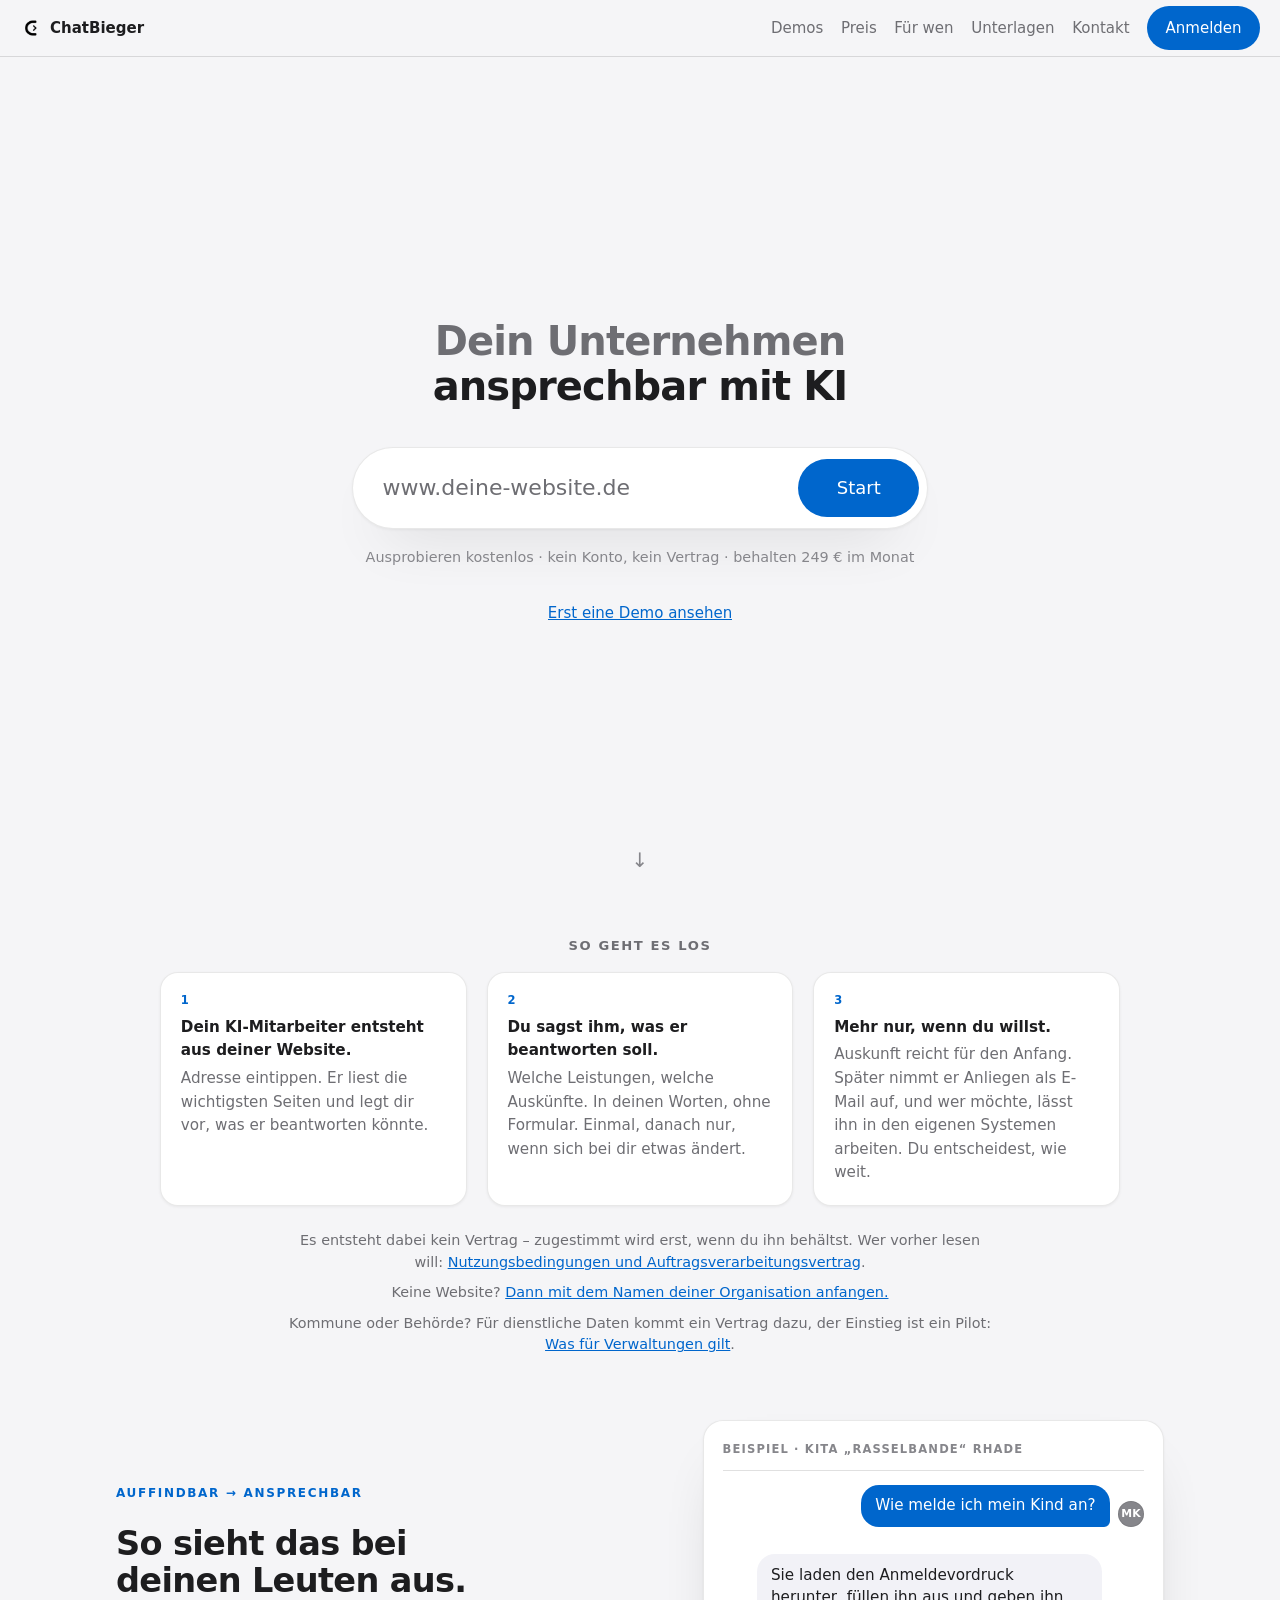
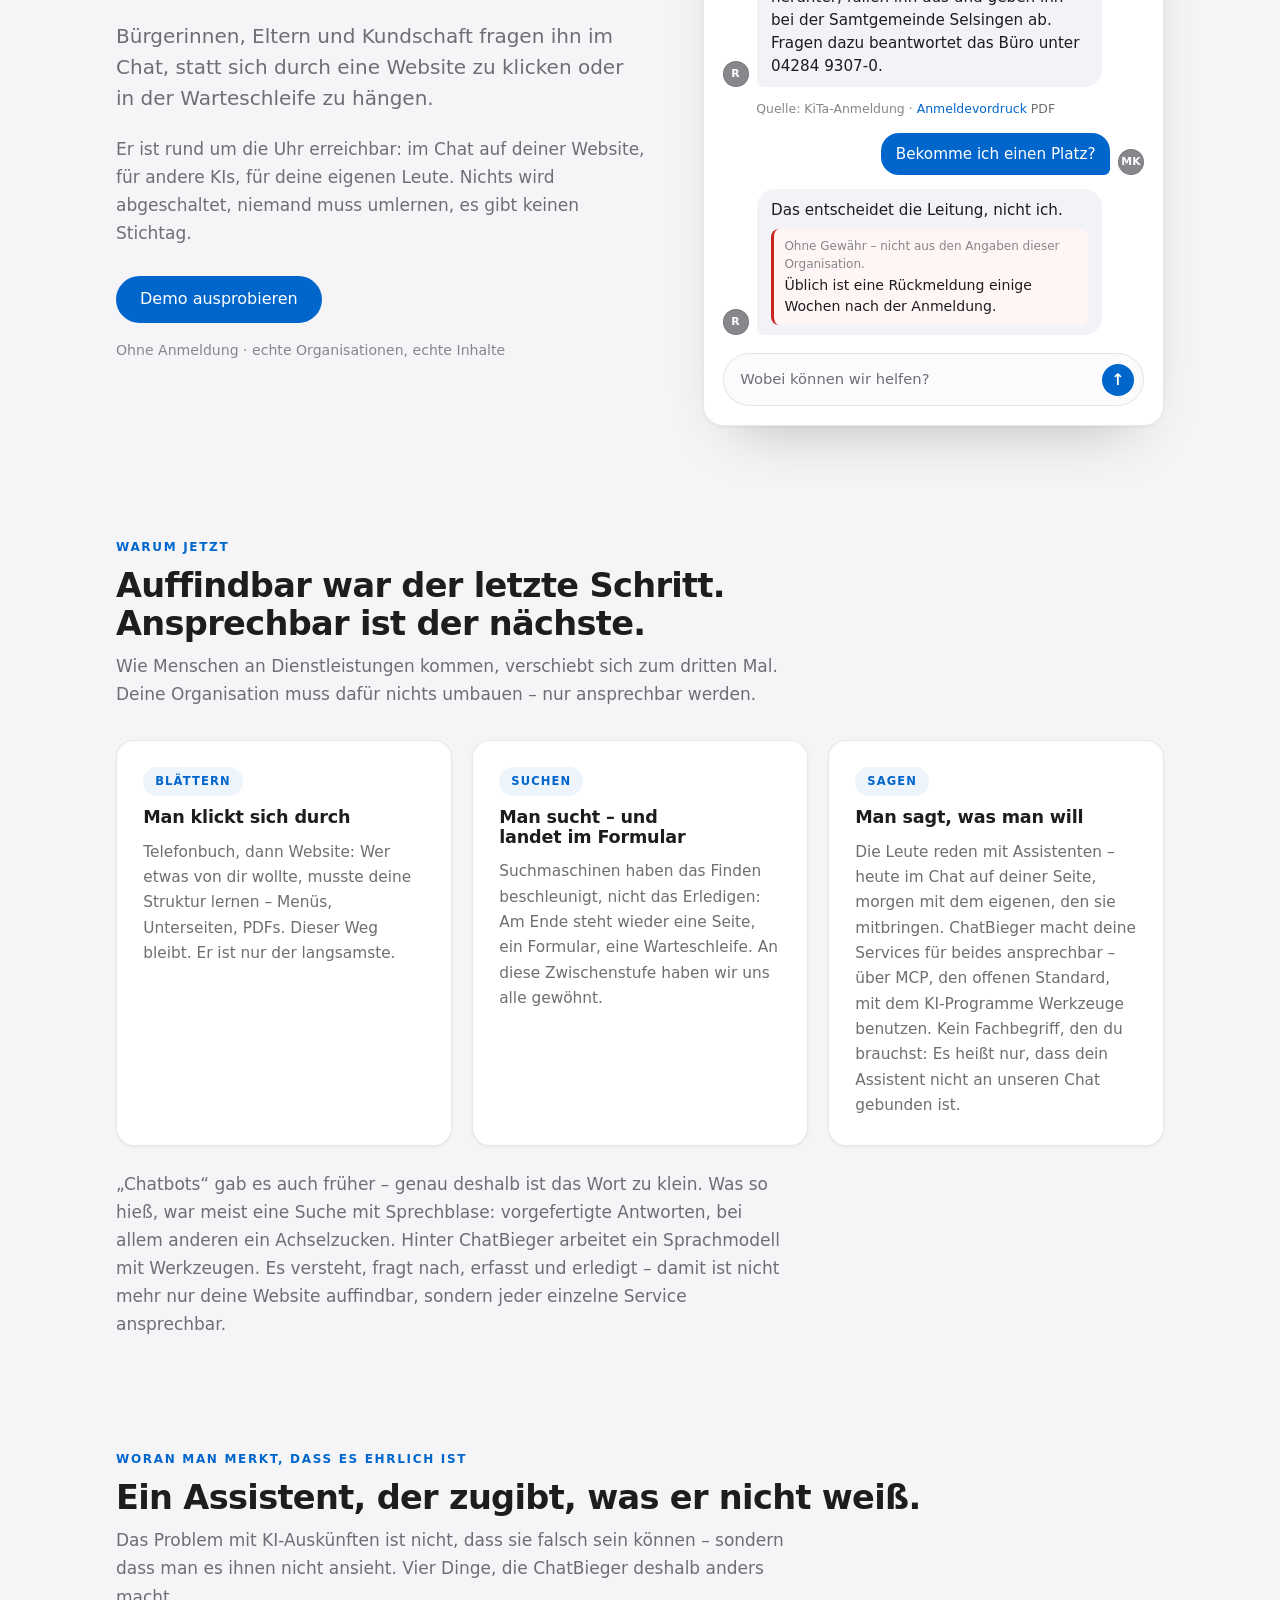
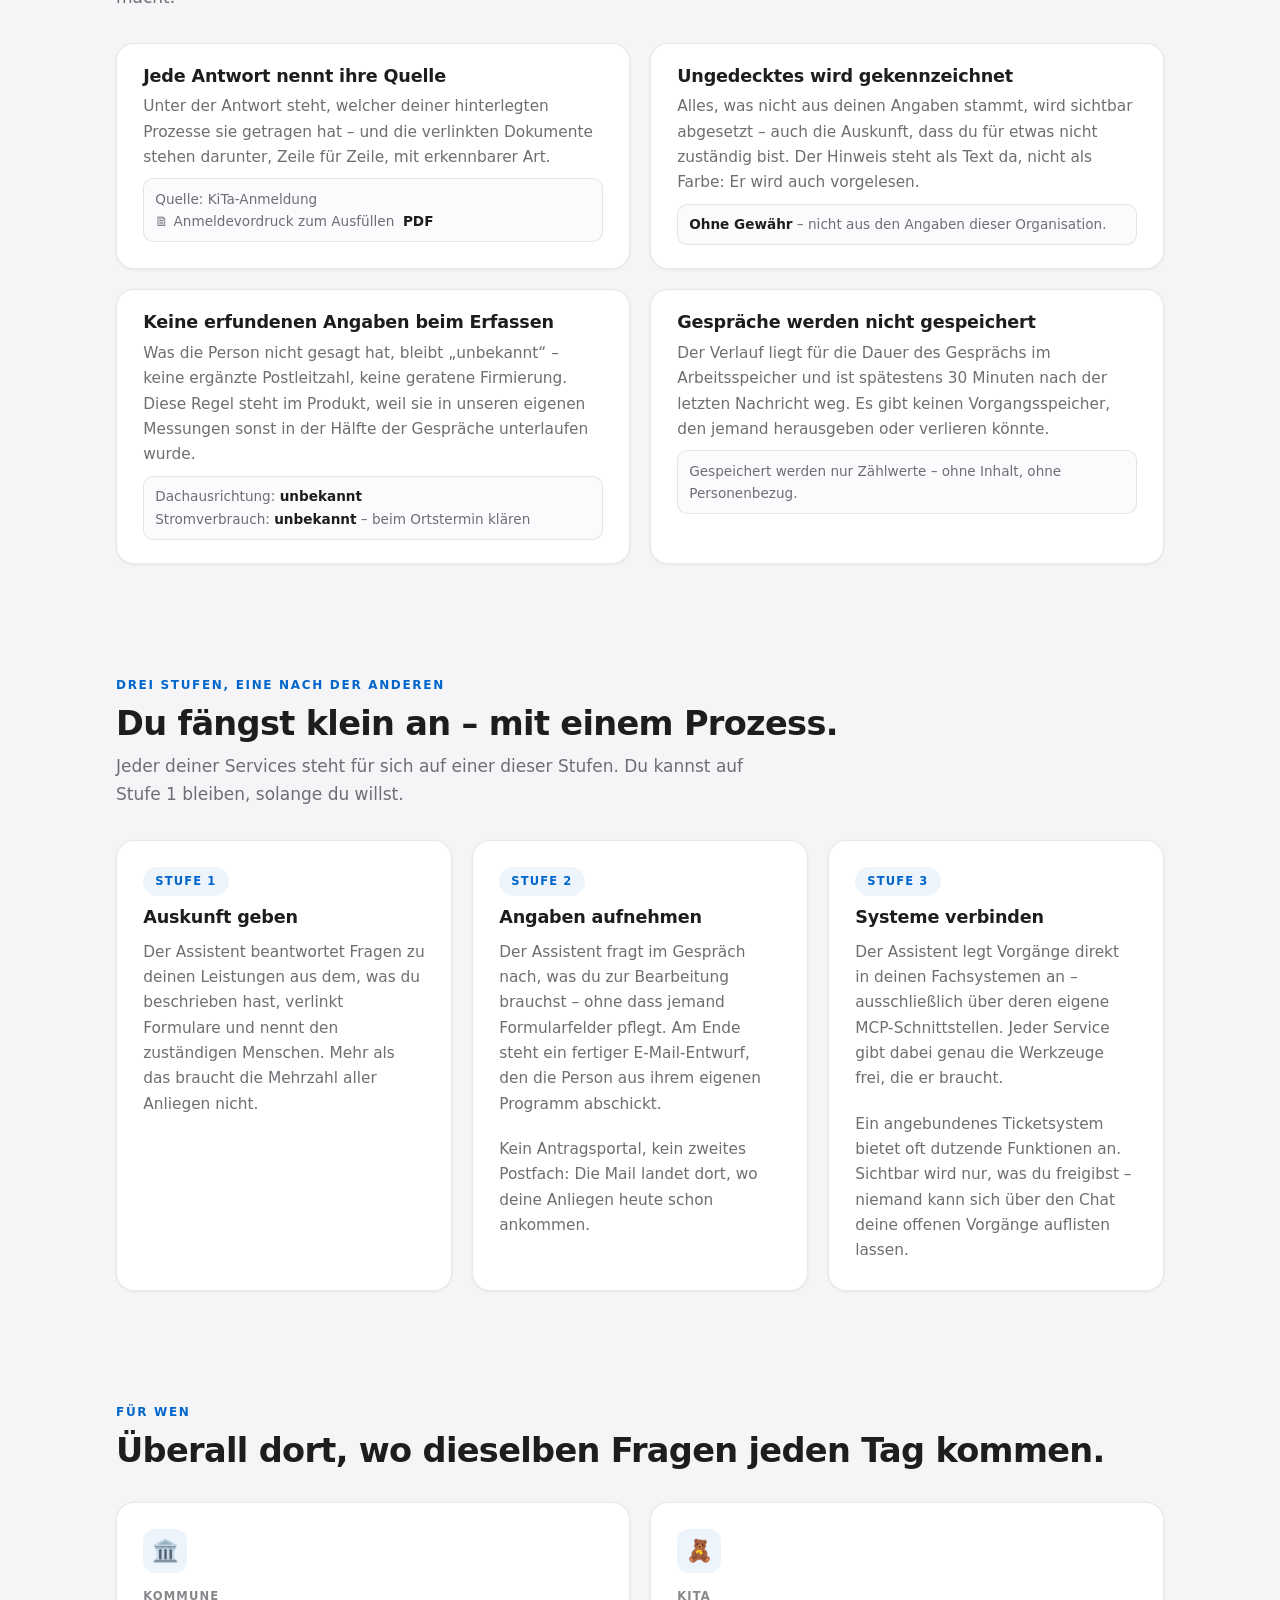
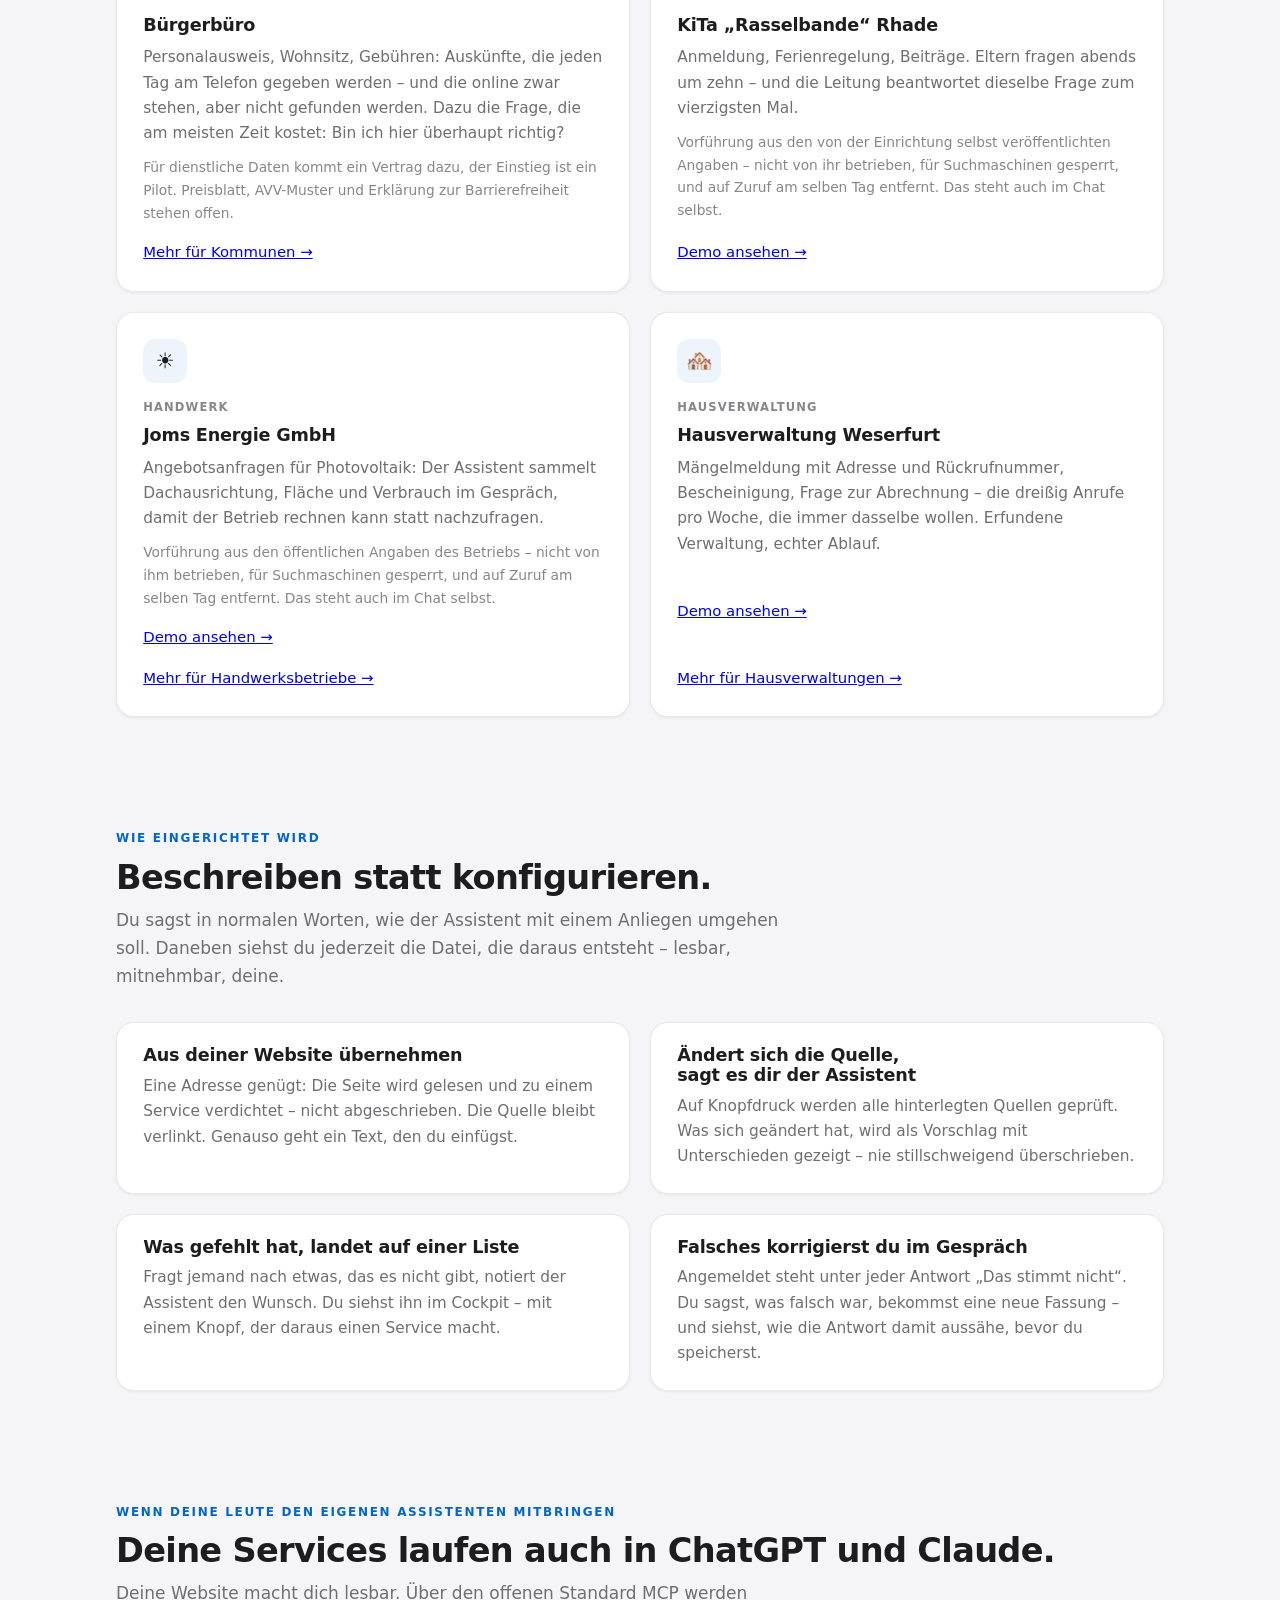
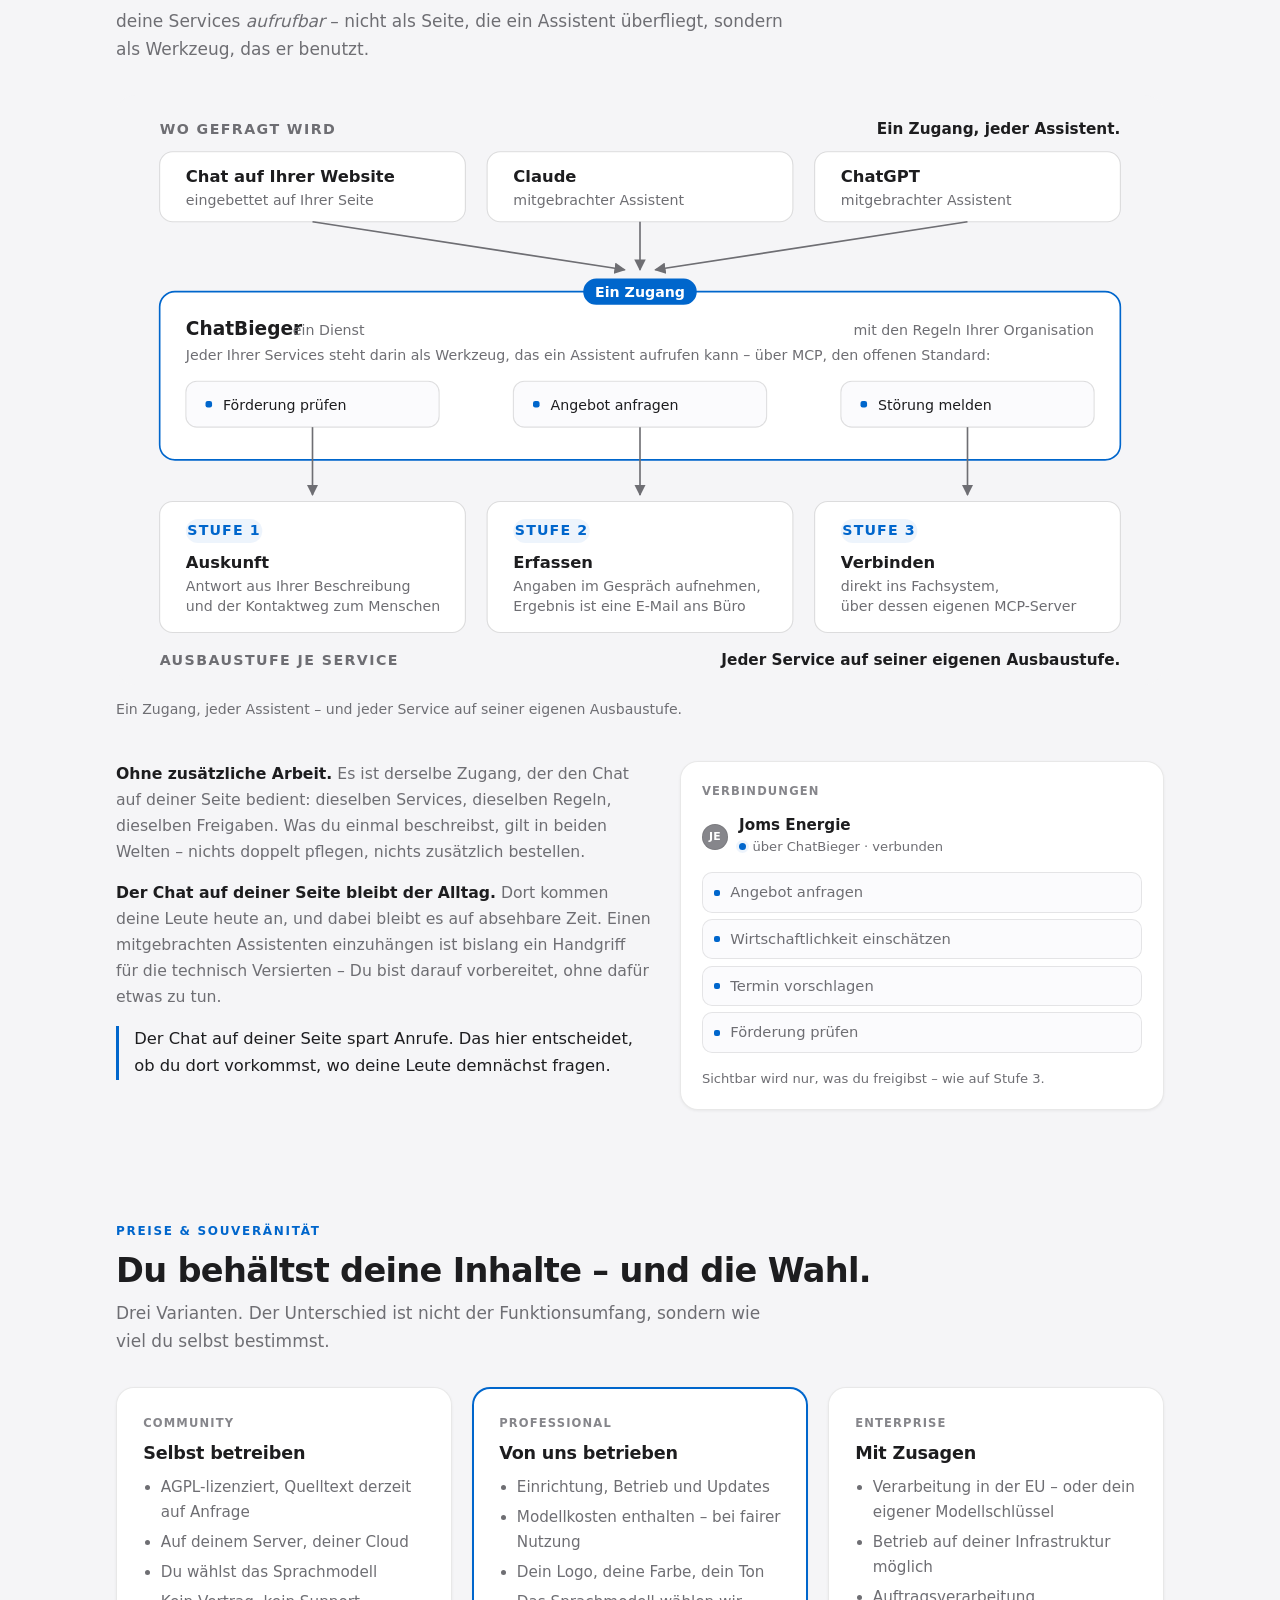
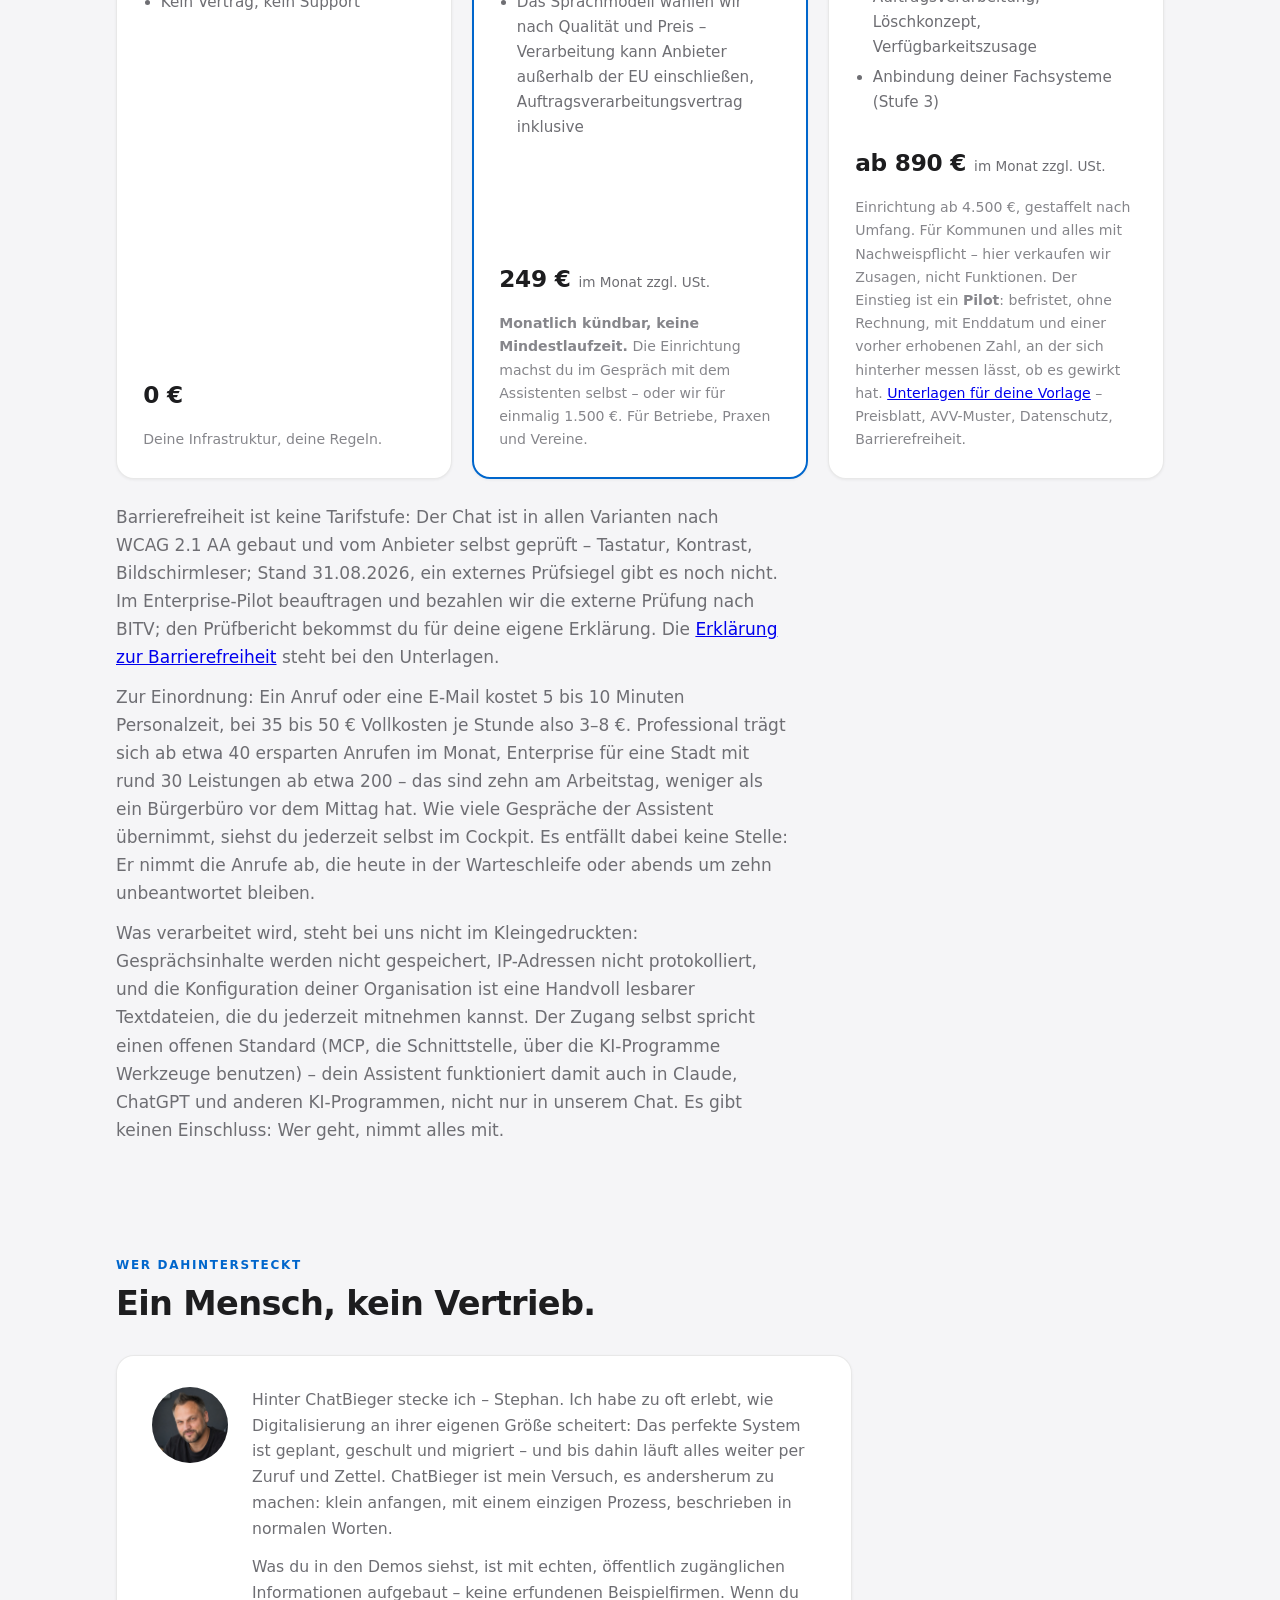
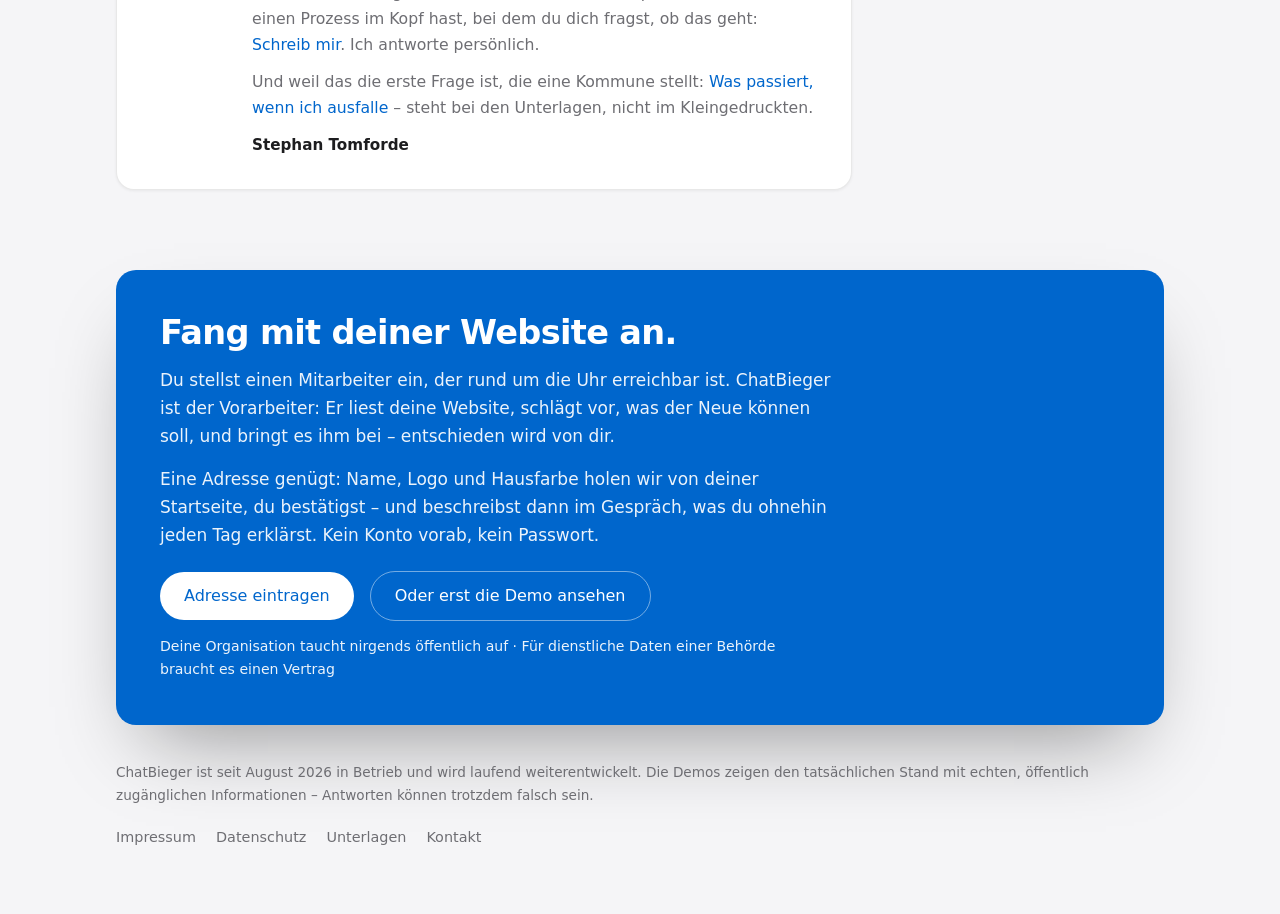
==== commit ae05b2e1: "Dieselbe Produktleiste wie im Produkt Die Landing führte eine eigene: 66 und 69 px hoch statt 57, Lo" ====
--- a/index.html
+++ b/index.html
@@ -32,7 +32,7 @@
       --accent-tint: rgba(0, 102, 204, 0.07);
       --warn: #c9251c;
       --warn-tint: #fff5f5;
-      --line: rgba(0, 0, 0, 0.07);
+      --line: rgba(0, 0, 0, 0.12);
       --bubble: #f2f2f7;
       --ring: inset 0 0 0 1px rgba(0, 0, 0, 0.09);
       --card-shadow: 0 1px 3px rgba(0, 0, 0, 0.06);
@@ -58,7 +58,7 @@
         --accent-tint: rgba(77, 159, 255, 0.12);
         --warn: #ff6b6b;
         --warn-tint: #3a1416;
-        --line: rgba(255, 255, 255, 0.14);
+        --line: rgba(255, 255, 255, 0.16);
         --bubble: #2c2c2e;
         --ring: inset 0 0 0 1px rgba(255, 255, 255, 0.12);
         --card-shadow: 0 1px 3px rgba(0, 0, 0, 0.5);
@@ -104,17 +104,28 @@
     .muted { color: var(--ink-soft); }
 
     /* ---------- Top bar ----------
-       Die Produktleiste: dieselbe erste Zeile wie auf den Demo-Seiten und in
-       der Einrichtung — Landing und Produkt sollen sich wie eins anfühlen. */
-    .topbar { padding: 0.8rem 0; border-bottom: 1px solid var(--line); }
-    .topbar .wrap { display: flex; align-items: center; gap: 1.3rem; }
+       Die Produktleiste: dieselbe erste Zeile wie auf den Demo-Seiten, im
+       Schnellstart und im Cockpit — Landing und Produkt sollen sich wie eins
+       anfühlen. **Die Maße stehen im Produkt, in `web/base.css` (--bar-*), und
+       hier als Kopie**; wer sie ändert, ändert beide Stellen. */
+    .topbar { border-bottom: 1px solid var(--line); }
+    .topbar .wrap {
+      box-sizing: border-box; min-height: 3.5rem;
+      /* Randlos wie im Produkt: Die Wortmarke soll beim Wechsel nicht wandern.
+         Der Inhalt unter der Leiste bleibt Lesespalte. */
+      max-width: none; padding: 0 1.25rem;
+      display: flex; align-items: center; gap: 1.1rem;
+    }
     .topbar .marke { display: flex; align-items: center; gap: 0.5rem; color: var(--ink); text-decoration: none; }
     .topbar img { width: 22px; height: 22px; border-radius: 6px; display: block; }
     .topbar .marke span { font-weight: 600; font-size: 0.9375rem; }
     .topbar nav { margin-left: auto; display: flex; align-items: center; gap: 1.1rem; }
-    .topbar nav a { color: var(--ink-soft); text-decoration: none; font-size: 0.9375rem; }
+    .topbar nav a { color: var(--ink-soft); text-decoration: none; font-size: 0.9375rem; white-space: nowrap; }
     .topbar nav a:hover { color: var(--ink); }
-    .topbar .topbar-demo { padding: 0.45rem 1.15rem; color: #fff; }
+    /* 44 px Klickfläche, ohne dass die Leiste wächst — das Polster liegt in
+       ihren 56 px. Dieselbe Regel steht im Produkt in `web/base.css`. */
+    .topbar nav a, .topbar .marke { padding-block: 0.6rem; }
+    .topbar .topbar-demo { padding: 0.6rem 1.15rem; color: #fff; }
     .topbar .topbar-demo:hover { color: #fff; }
     /* Am Telefon bleiben drei Wege stehen: Preis (Lauf 10, beide Betriebe),
        Unterlagen (Lauf 13, die Kommune liest im Zug) und „Für wen" — ein Wort
@@ -127,6 +138,14 @@
          bleibt er der Name des Links, und das Zeichen bekommt seine 44 px. */
       .topbar .marke span { position: absolute; width: 1px; height: 1px; margin: -1px; overflow: hidden; clip: rect(0 0 0 0); white-space: nowrap; }
       .topbar .marke { padding: 0.7rem; margin: -0.7rem; }
+      /* Enger als 25rem passt der dritte Link nicht mehr, ohne dass die Leiste
+         überläuft (gemessen: 64 px bei 320 px Fenster). Dann geht „Für wen" —
+         der einzige der drei, der auf eine Stelle DIESER Seite zeigt und
+         deshalb auch durch Blättern erreichbar bleibt. Wachsen darf die
+         Leiste nicht: Ihre Höhe ist das, woran man das Produkt wiedererkennt. */
+      @media (max-width: 25rem) {
+        .topbar nav a[href="#wen"] { display: none; }
+      }
     }
 
     /* ---------- Erster Bildschirm: ein Zeichen, ein Satz, ein Feld ----------
@@ -849,6 +868,11 @@
     @media (prefers-reduced-motion: reduce) {
       .weicht, .einstieg-form, .chatkopf, .feld, .feld input, .feld button { transition: none; }
     }
+
+    /* Der Fokusring gehört zu dem, was das Fundament für alle Oberflächen
+       festlegt (`web/base.css`) — die Kopie hatte ihn ausgelassen, und ein
+       Tastaturnutzer sah beim Wechsel einen anderen Ring. */
+    :focus-visible { outline: 2px solid var(--accent); outline-offset: 2px; border-radius: 4px; }
   </style>
 </head>
 <body>
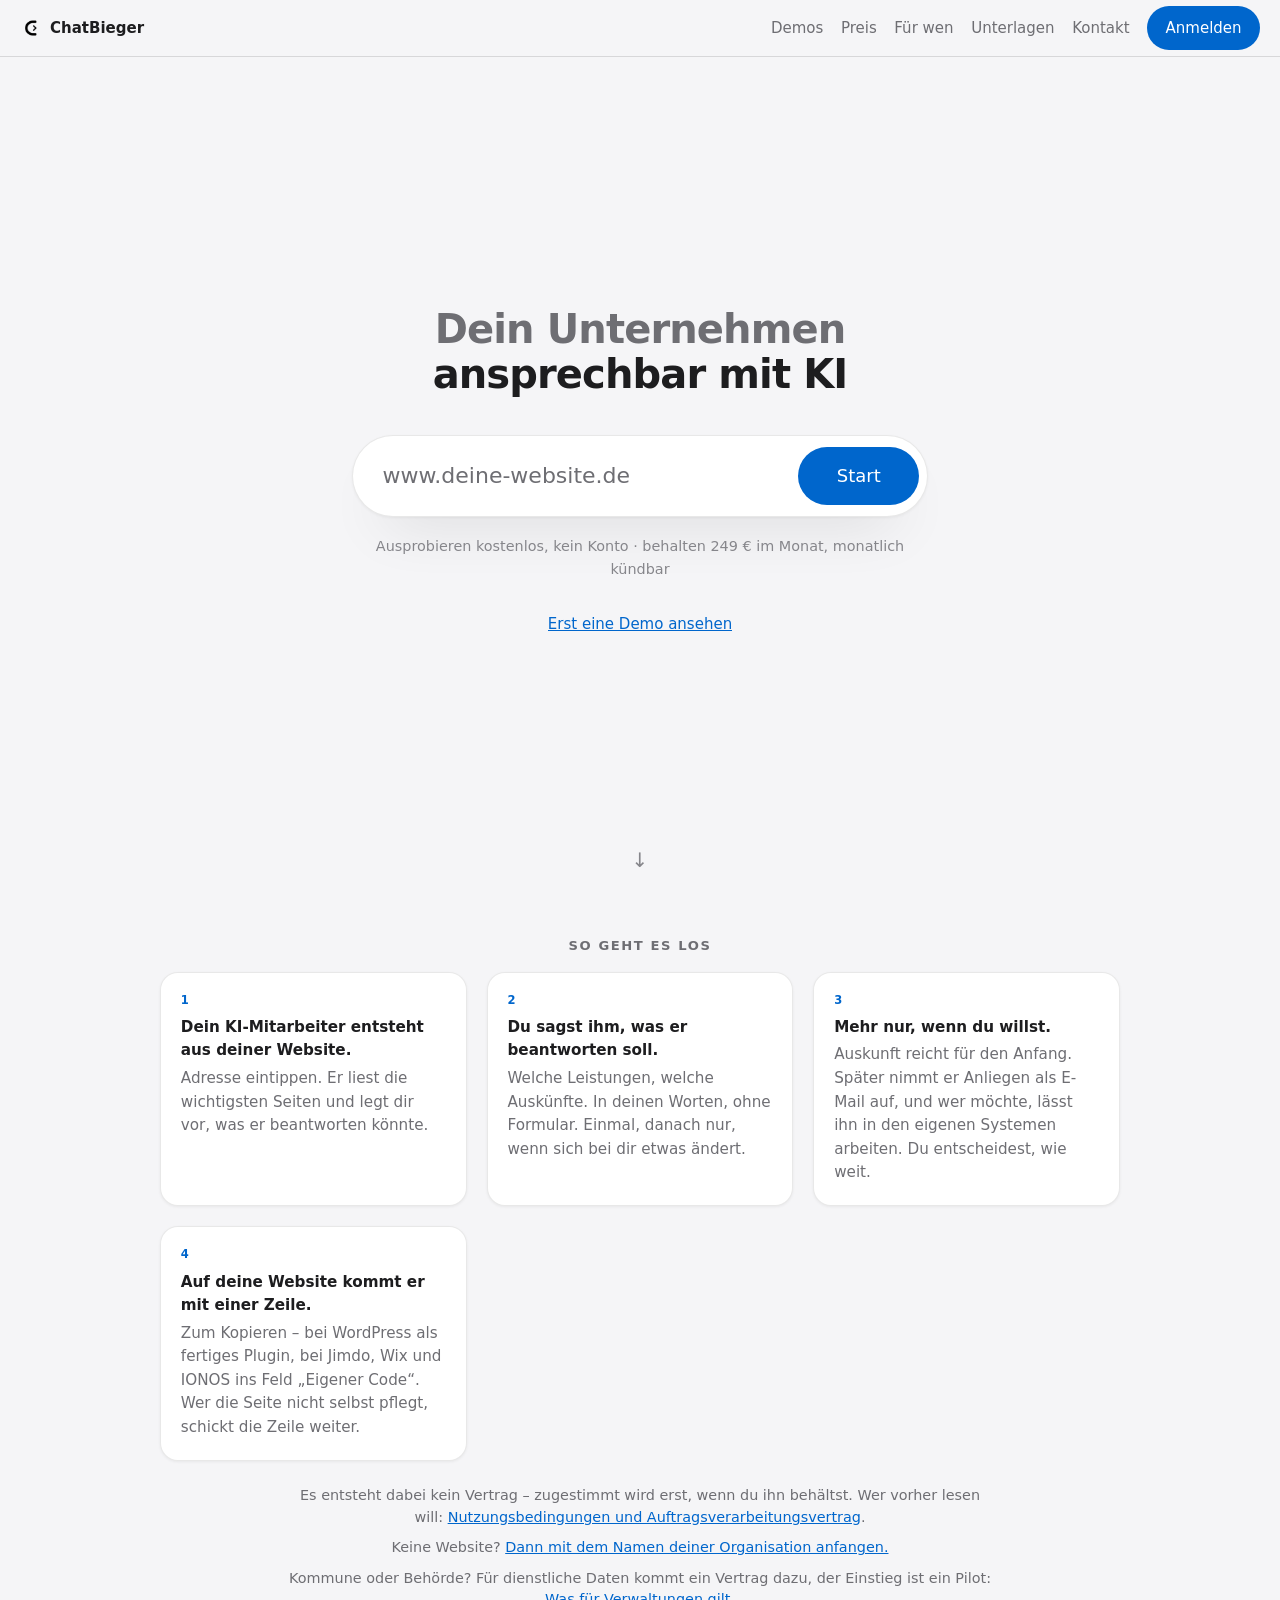
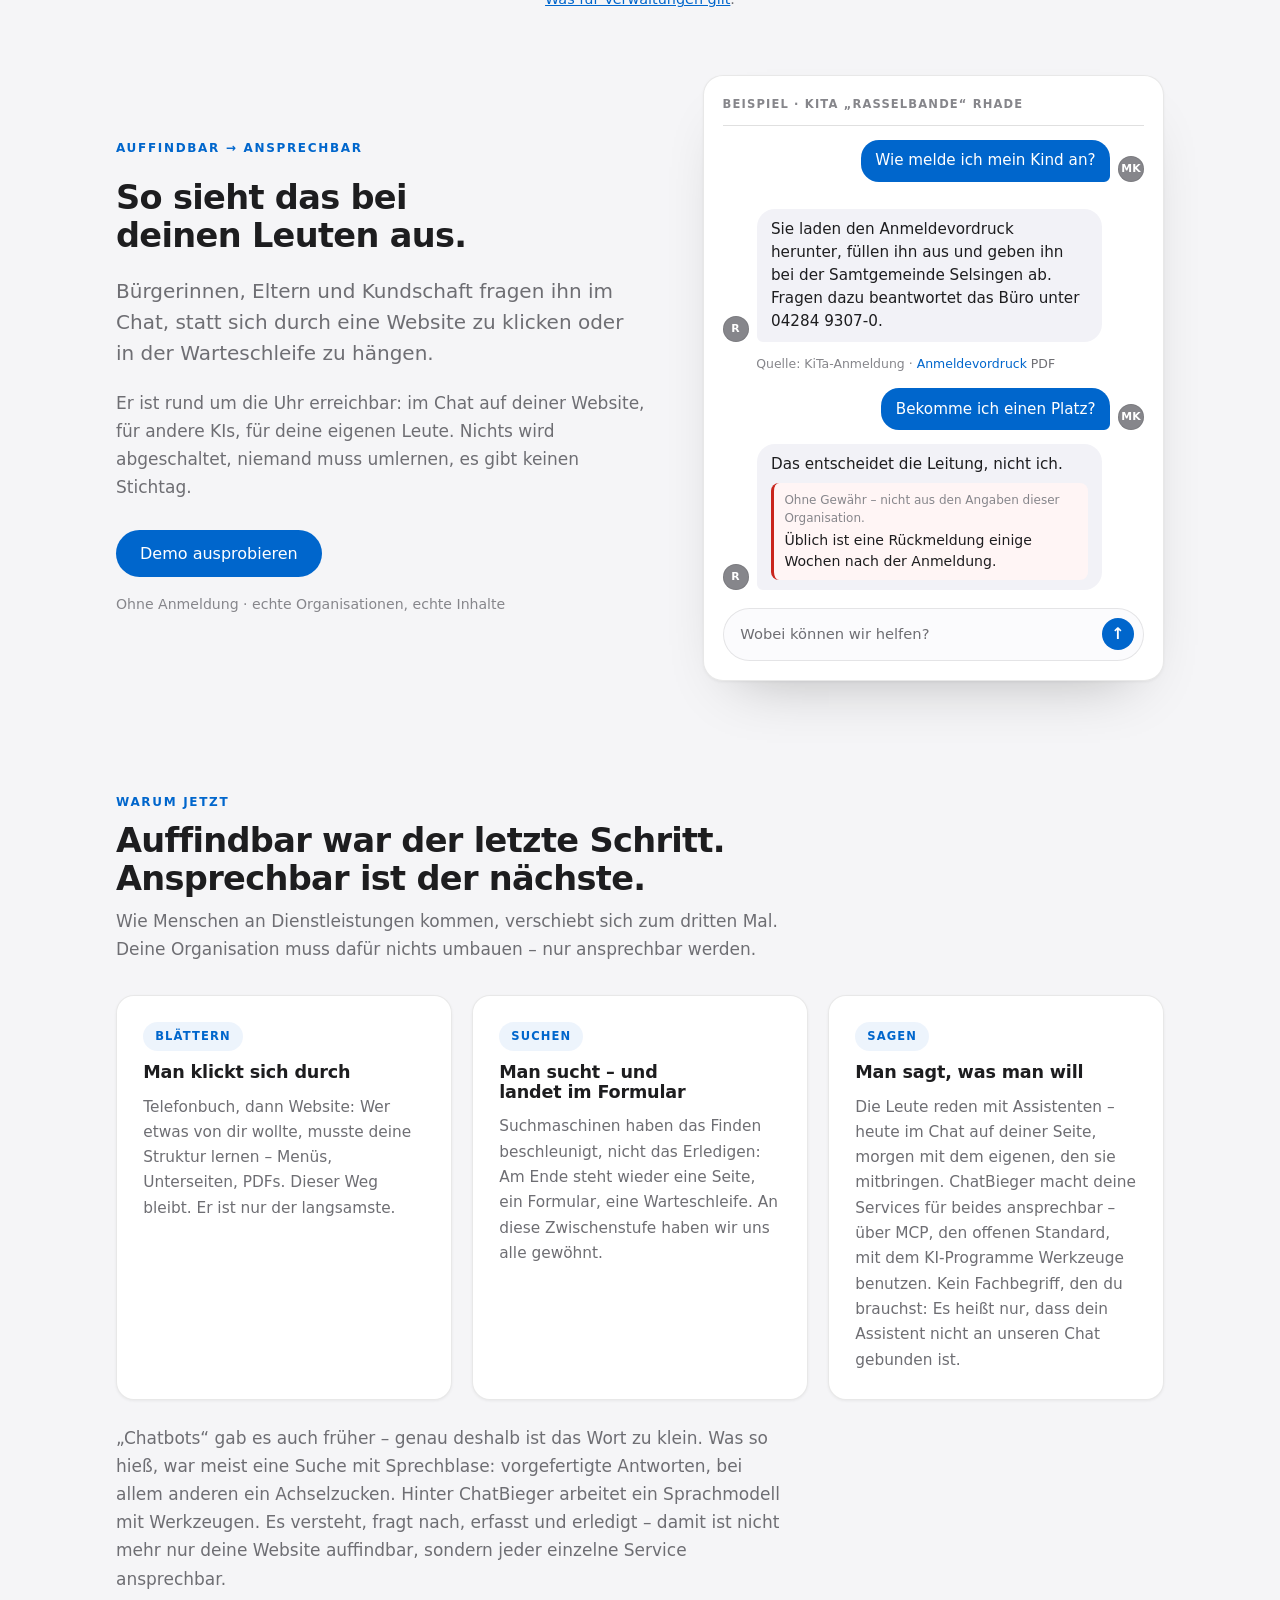
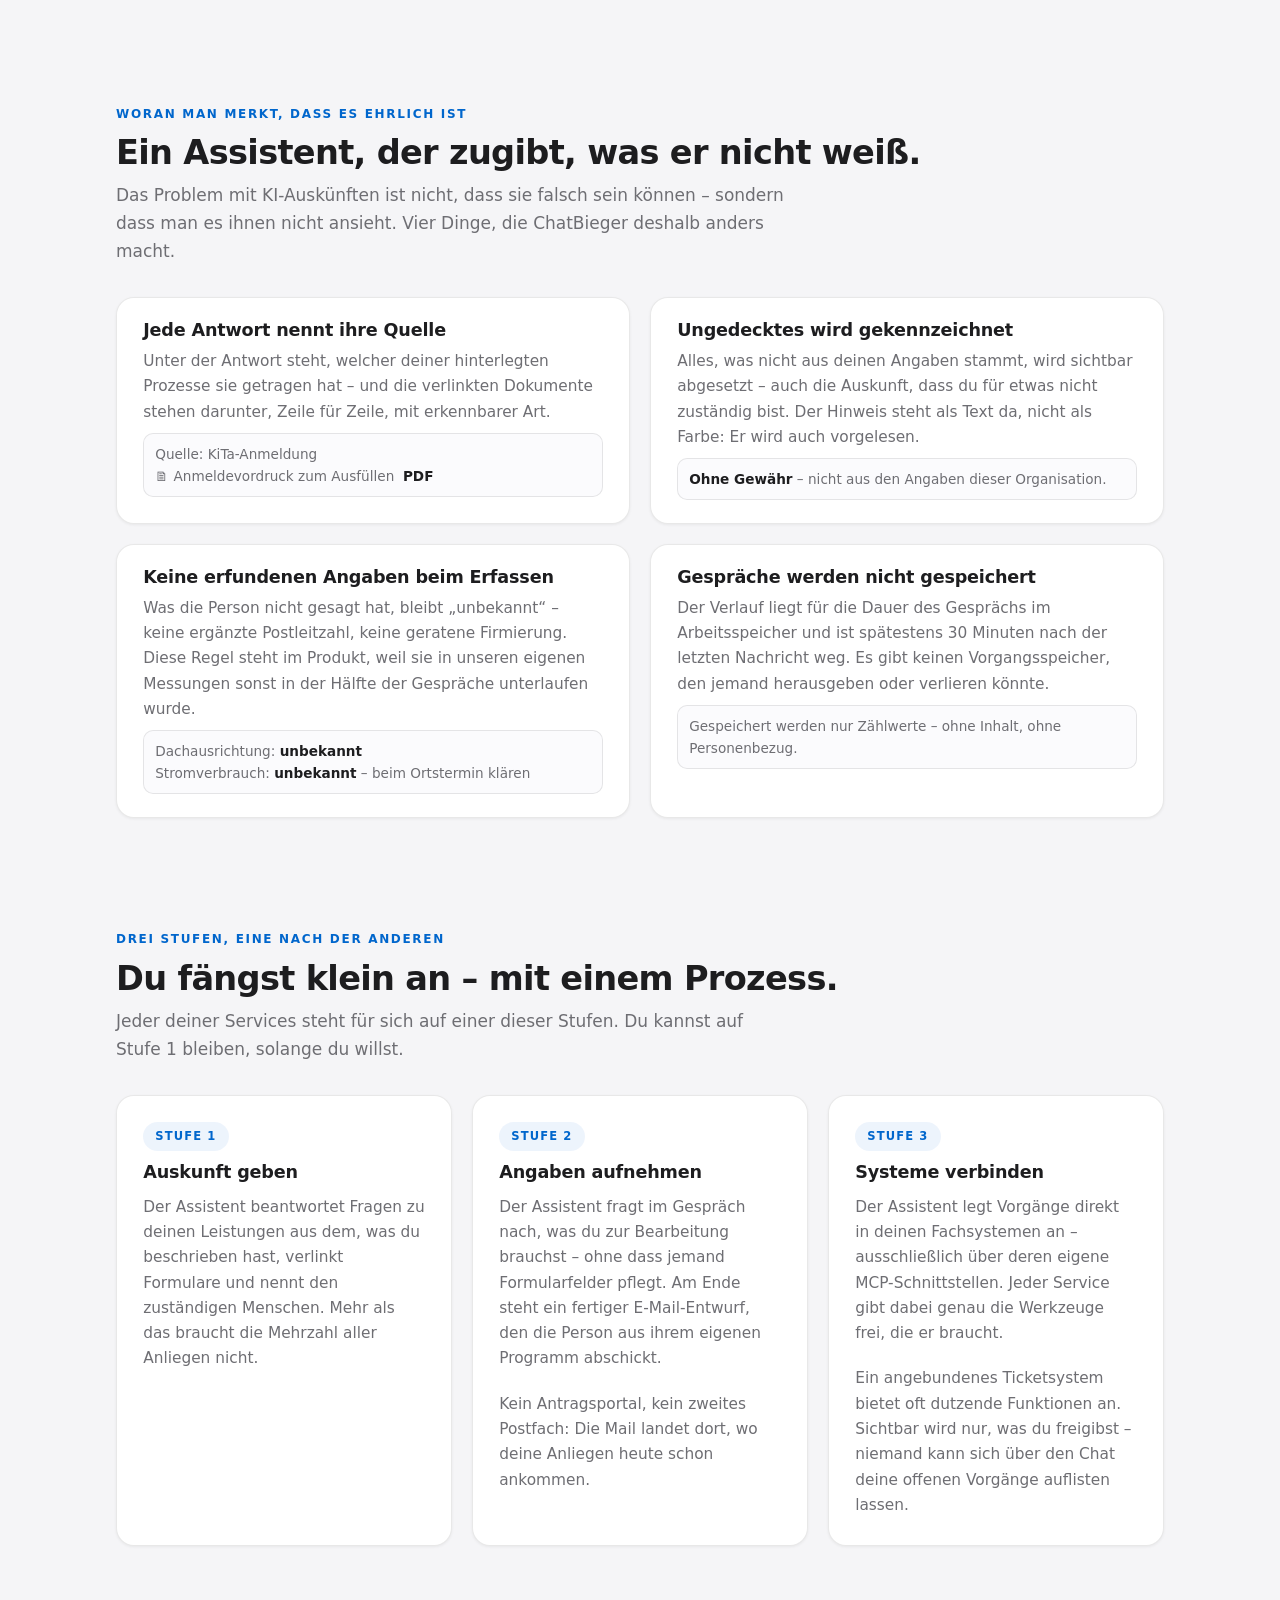
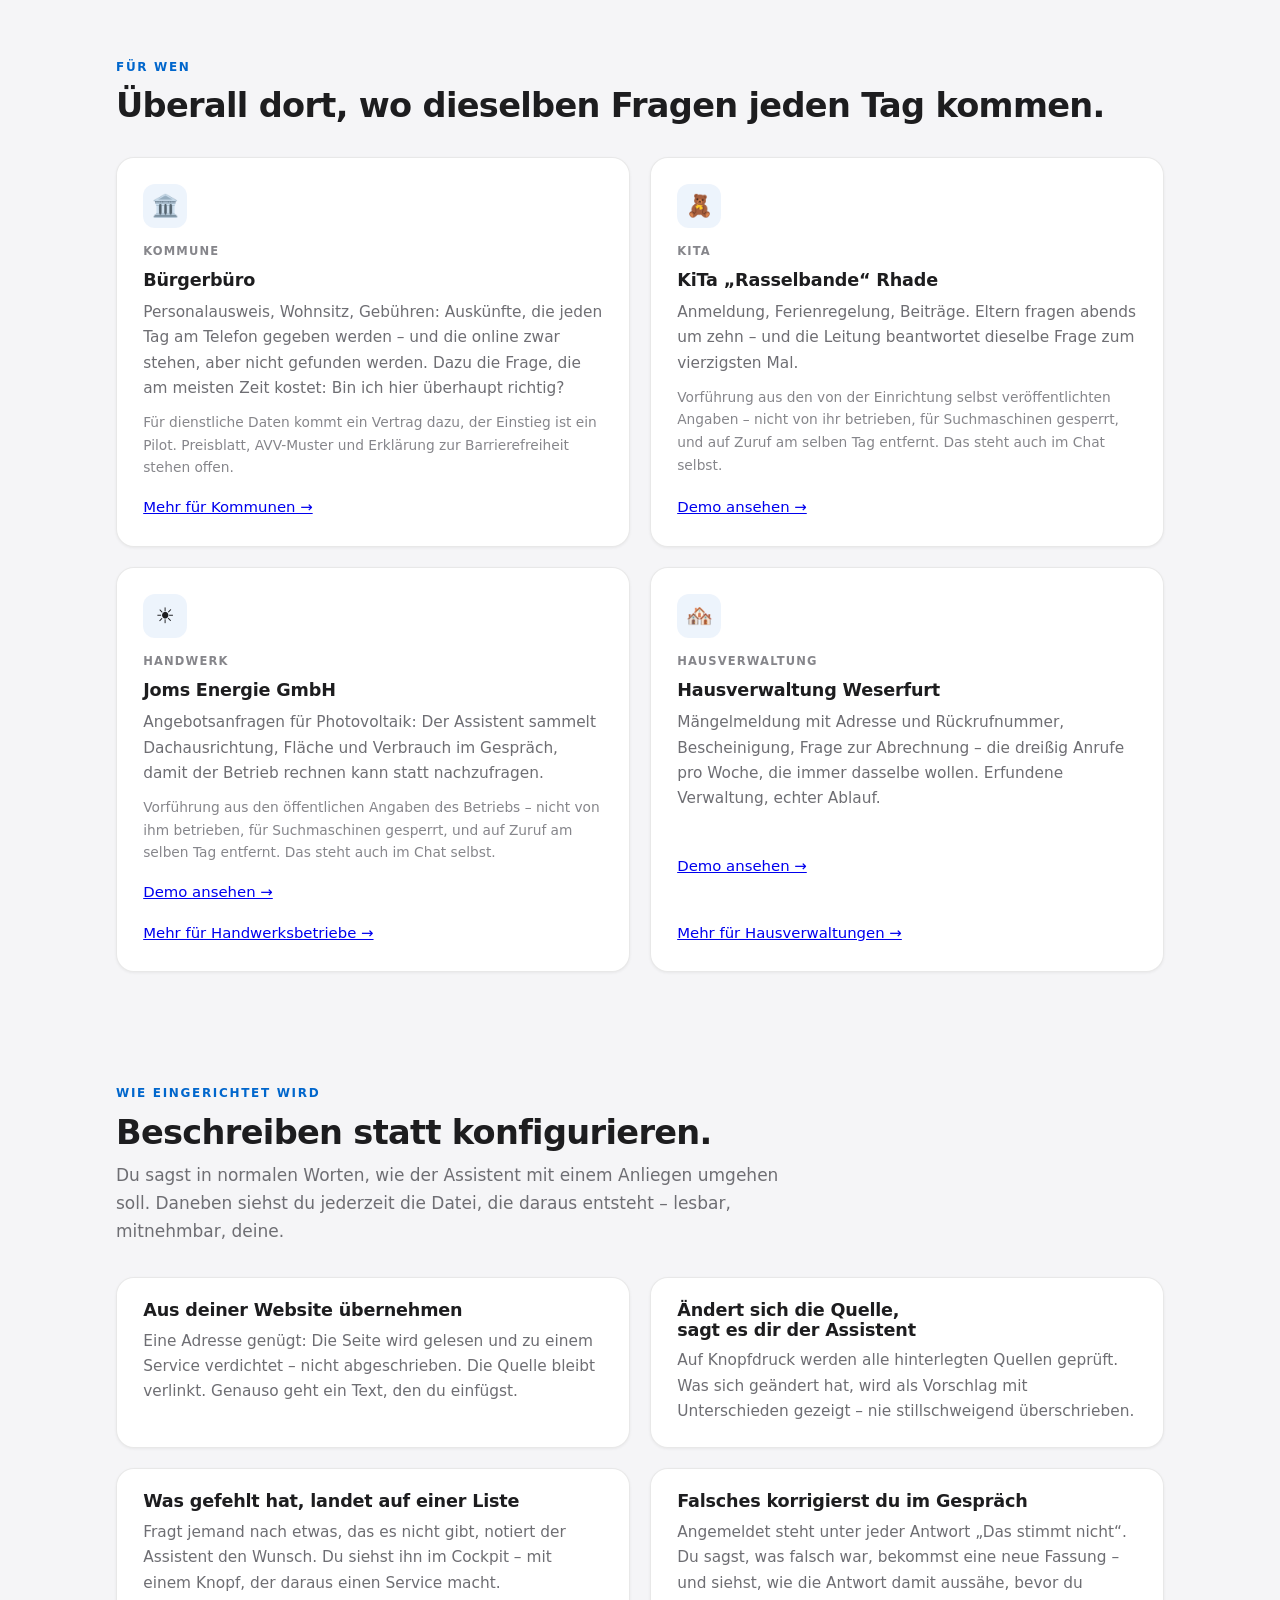
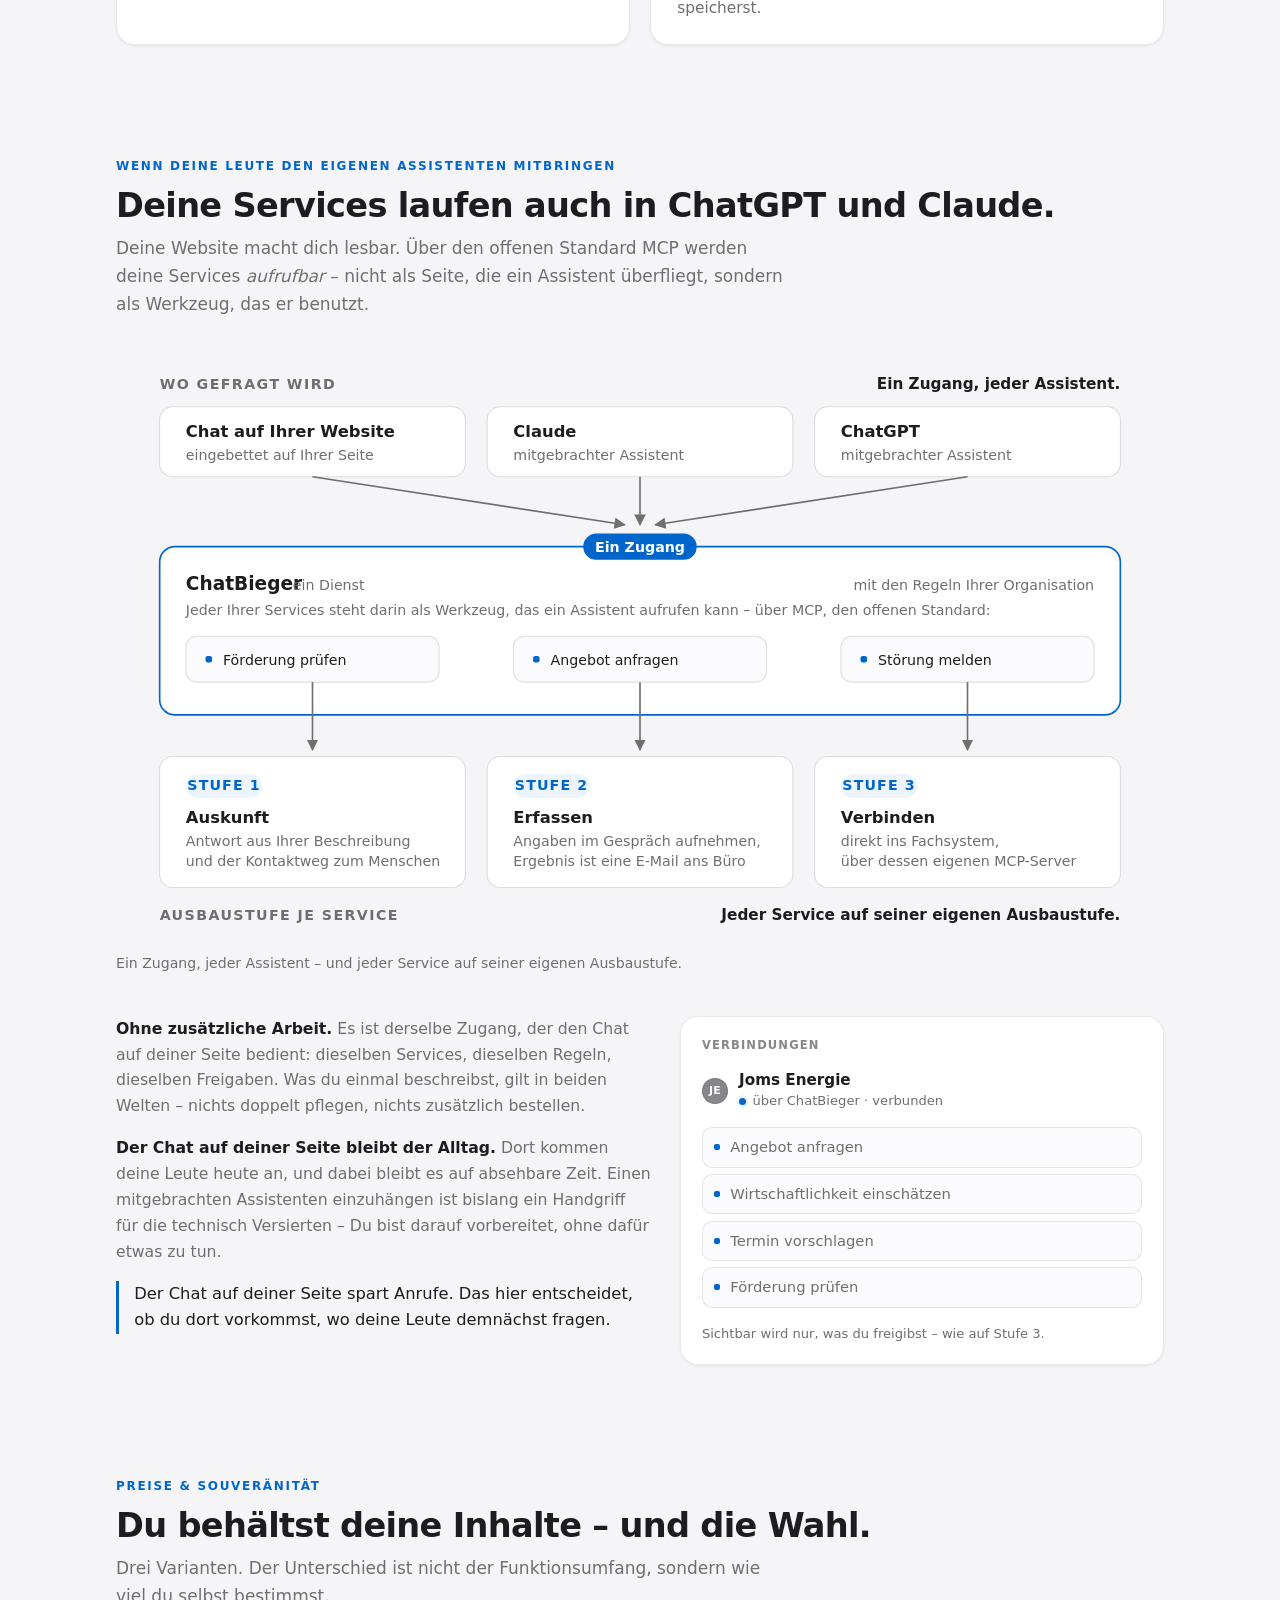
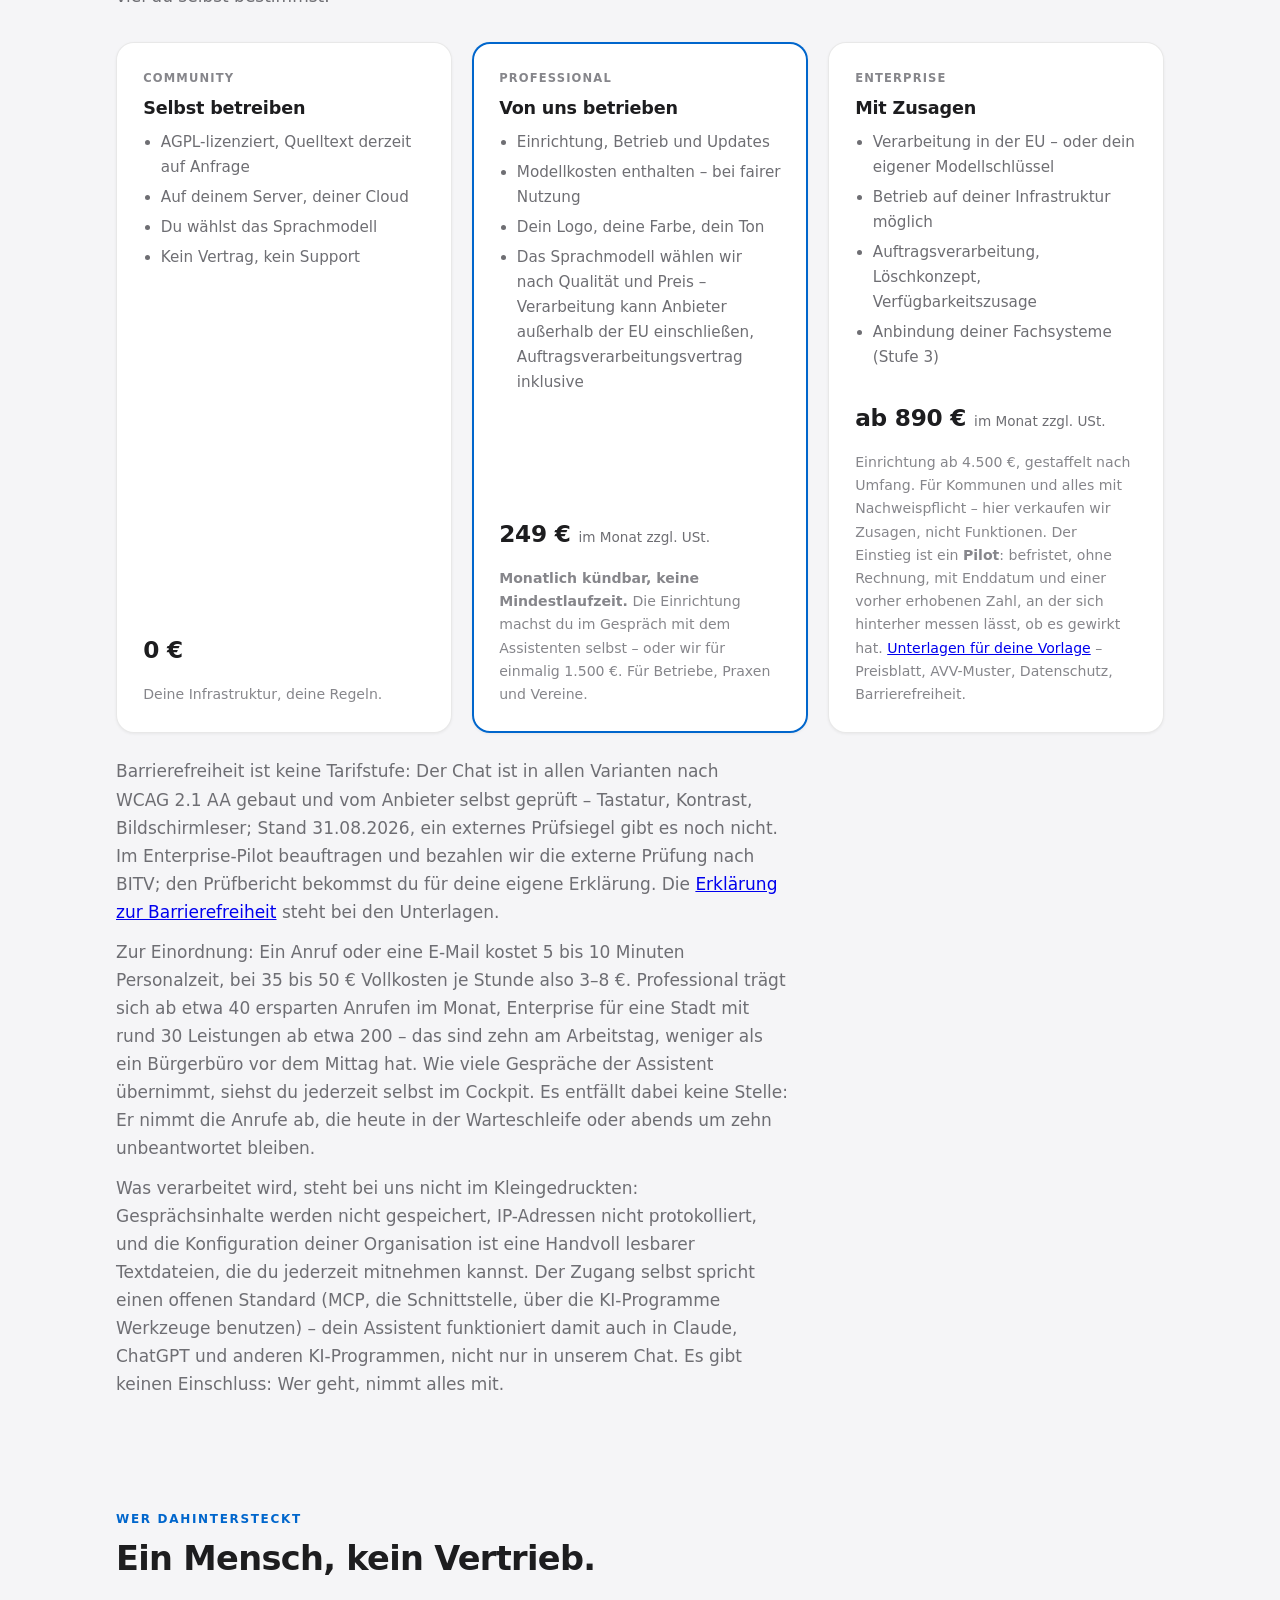
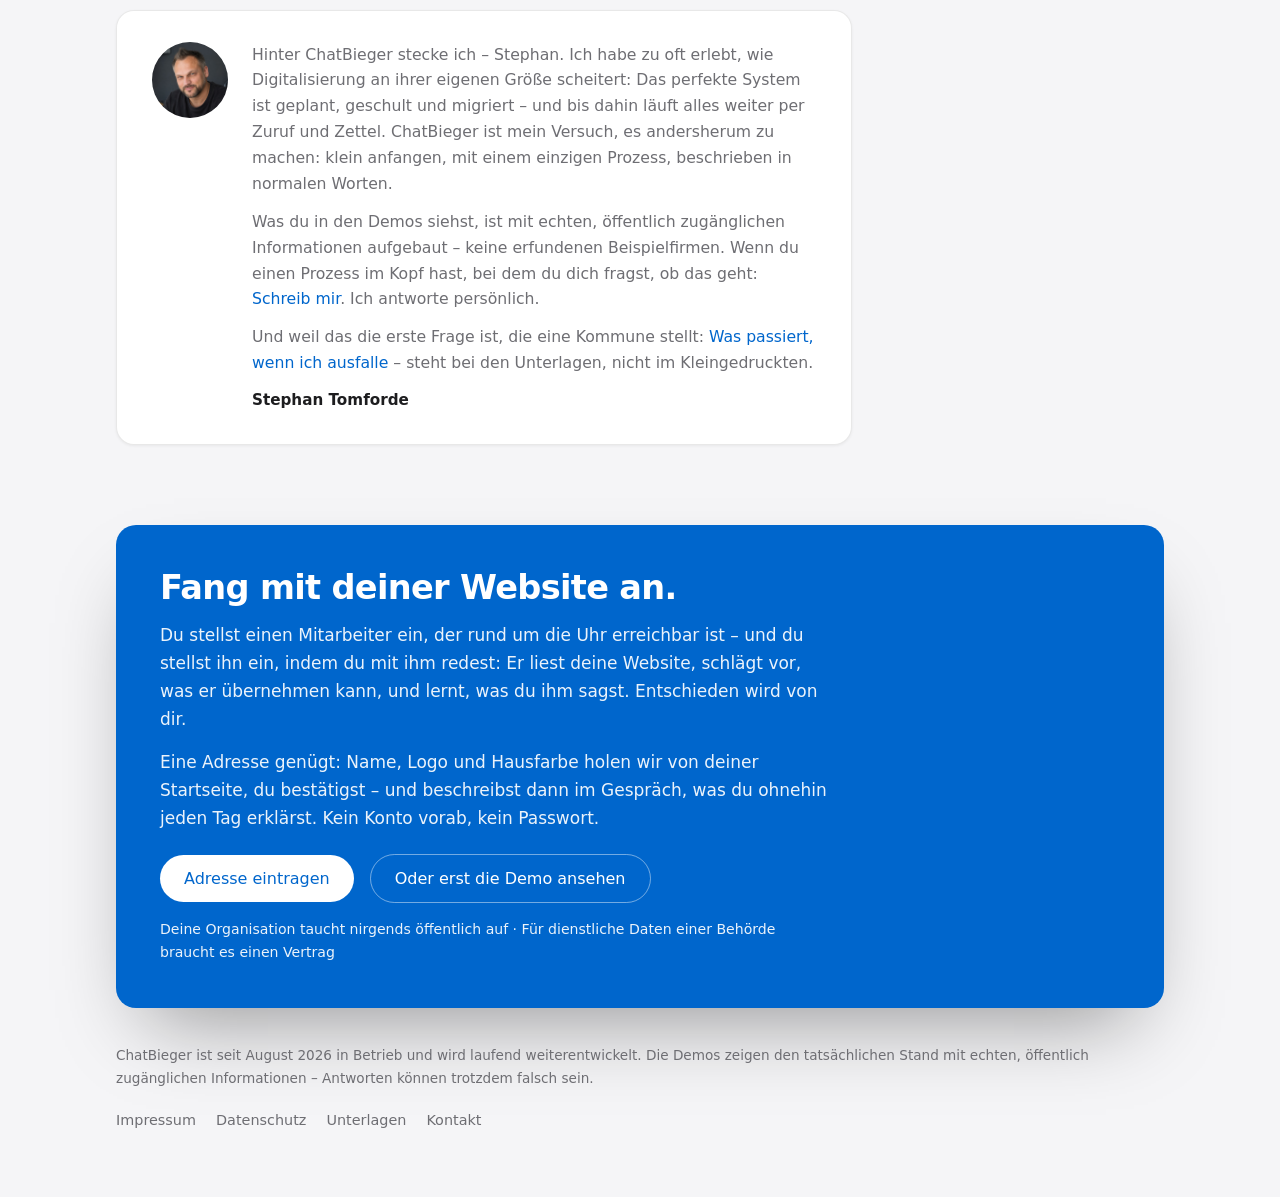
==== commit a2526cf4: "Die Landing spricht mit einer Stimme: der Mitarbeiter stellt sich selbst vor (0055) Die Übergabe ins" ====
--- a/index.html
+++ b/index.html
@@ -898,7 +898,7 @@
          schon da und haben nur keine H&ouml;he, bis die Adresse abgeschickt ist. -->
     <form class="einstieg-form" id="einstieg-form" action="https://chat.demo.chatbieger.com/admin/" method="get">
       <div class="chatkopf" aria-hidden="true"><div><div class="chatkopf-innen">
-        <img src="chatbieger-logo.png" alt="" width="20" height="20"><b>ChatBieger</b>
+        <img src="chatbieger-logo.png" alt="" width="20" height="20"><b>Dein neuer Mitarbeiter</b>
       </div></div></div>
       <div class="chatlauf" id="chatlauf" aria-hidden="true"></div>
       <p class="sr-only" id="chatstand" role="status"></p>
@@ -908,7 +908,7 @@
                data-fehler="Trag die Adresse deiner Website ein &ndash; zum Beispiel www.deine-website.de.">
         <button type="submit">Start</button>
       </div>
-      <div class="weicht"><div><p class="einstieg-kosten">Ausprobieren kostenlos &middot; kein Konto, kein Vertrag &middot; behalten 249&nbsp;€ im Monat</p></div></div>
+      <div class="weicht"><div><p class="einstieg-kosten">Ausprobieren kostenlos, kein Konto &middot; behalten 249&nbsp;&euro; im Monat, monatlich k&uuml;ndbar</p></div></div>
     </form>
 
     <div class="weicht"><div><p class="einstieg-zweit"><a href="https://chat.demo.chatbieger.com/">Erst eine Demo ansehen</a></p></div></div>
@@ -924,6 +924,7 @@
       <li><b>Dein KI-Mitarbeiter entsteht aus deiner Website.</b> Adresse eintippen. Er liest die wichtigsten Seiten und legt dir vor, was er beantworten k&ouml;nnte.</li>
       <li><b>Du sagst ihm, was er beantworten soll.</b> Welche Leistungen, welche Ausk&uuml;nfte. In deinen Worten, ohne Formular. Einmal, danach nur, wenn sich bei dir etwas &auml;ndert.</li>
       <li><b>Mehr nur, wenn du willst.</b> Auskunft reicht f&uuml;r den Anfang. Sp&auml;ter nimmt er Anliegen als E-Mail auf, und wer m&ouml;chte, l&auml;sst ihn in den eigenen Systemen arbeiten. Du entscheidest, wie weit.</li>
+      <li><b>Auf deine Website kommt er mit einer Zeile.</b> Zum Kopieren &ndash; bei WordPress als fertiges Plugin, bei Jimdo, Wix und IONOS ins Feld &bdquo;Eigener Code&ldquo;. Wer die Seite nicht selbst pflegt, schickt die Zeile weiter.</li>
     </ol>
     <p class="los-fuss erste">Es entsteht dabei kein Vertrag &ndash; zugestimmt wird erst, wenn du ihn beh&auml;ltst. Wer vorher lesen will: <a href="unterlagen.html#avv">Nutzungsbedingungen und Auftragsverarbeitungsvertrag</a>.</p>
     <p class="los-fuss">Keine Website? <a href="https://chat.demo.chatbieger.com/admin/?signup=1">Dann mit dem Namen deiner Organisation anfangen.</a></p>
@@ -1264,7 +1265,7 @@
   <div class="wrap">
     <div class="footer-card">
       <h2>Fang mit deiner Website an.</h2>
-      <p>Du stellst einen Mitarbeiter ein, der rund um die Uhr erreichbar ist. ChatBieger ist der Vorarbeiter: Er liest deine Website, schlägt vor, was der Neue können soll, und bringt es ihm bei &ndash; entschieden wird von dir.</p>
+      <p>Du stellst einen Mitarbeiter ein, der rund um die Uhr erreichbar ist &ndash; und du stellst ihn ein, indem du mit ihm redest: Er liest deine Website, schlägt vor, was er übernehmen kann, und lernt, was du ihm sagst. Entschieden wird von dir.</p>
       <p>Eine Adresse genügt: Name, Logo und Hausfarbe holen wir von deiner Startseite, du bestätigst &ndash; und beschreibst dann im Gespräch, was du ohnehin jeden Tag erklärst. Kein Konto vorab, kein Passwort.</p>
       <div class="cta-row">
         <a class="btn inverted" href="#einstieg">Adresse eintragen</a>
@@ -1428,20 +1429,21 @@
       feld.value = '';
       feld.readOnly = true;
       feld.placeholder = 'Antworten \u2026';
-      feld.setAttribute('aria-label', 'Nachricht an ChatBieger');
+      feld.setAttribute('aria-label', 'Nachricht an deinen Mitarbeiter');
       knopf.textContent = 'Senden';
       knopf.setAttribute('aria-disabled', 'true');
-      if (stand) stand.textContent = 'Einen Moment \u2013 ChatBieger \u00fcbernimmt.';
+      if (stand) stand.textContent = 'Einen Moment \u2013 dein Mitarbeiter \u00fcbernimmt.';
       // Dieselben zwei Sätze, mit denen die Ankunft drüben anfängt, dann die
       // getippte Adresse als eigene Zeile — wer hinübergeht, findet den
-      // Verlauf vor, den er hier stehen sah (0045). Wortgleich zu
-      // arrivalHello und arrivalWhy in web/admin/text.js des Produkts:
-      // ändert sich der Text dort, gehört er auch hier geändert.
+      // Verlauf vor, den er hier stehen sah (0045). Seit 0055 spricht der
+      // Mitarbeiter selbst. Wortgleich zu arrivalHello und arrivalWhy in
+      // web/admin/text.js des Produkts: ändert sich der Text dort, gehört er
+      // auch hier geändert.
       lauf.innerHTML =
-        seins('Hallo, ich bin ChatBieger.') +
-        seins('Wir stellen jetzt zusammen deinen KI-Mitarbeiter ein: einen, der eure ' +
-          'Leistungen nach außen ansprechbar macht und alles, was hereinkommt, nach ' +
-          'innen an die richtige Stelle bringt.') +
+        seins('Hallo, ich bin dein neuer Mitarbeiter.') +
+        seins('Einen Namen habe ich noch nicht \u2014 den gibst du mir gleich. Du stellst mich ein, ' +
+          'damit ich eure Leistungen nach außen ansprechbar mache und alles, was hereinkommt, ' +
+          'nach innen an die richtige Stelle bringe.') +
         '<div class="chatzeile ich"><span class="chatblase">' + alsText(adresse) + '</span></div>';
       punkte = window.setTimeout(function () {
         lauf.insertAdjacentHTML('beforeend', '<div class="chatzeile">' +
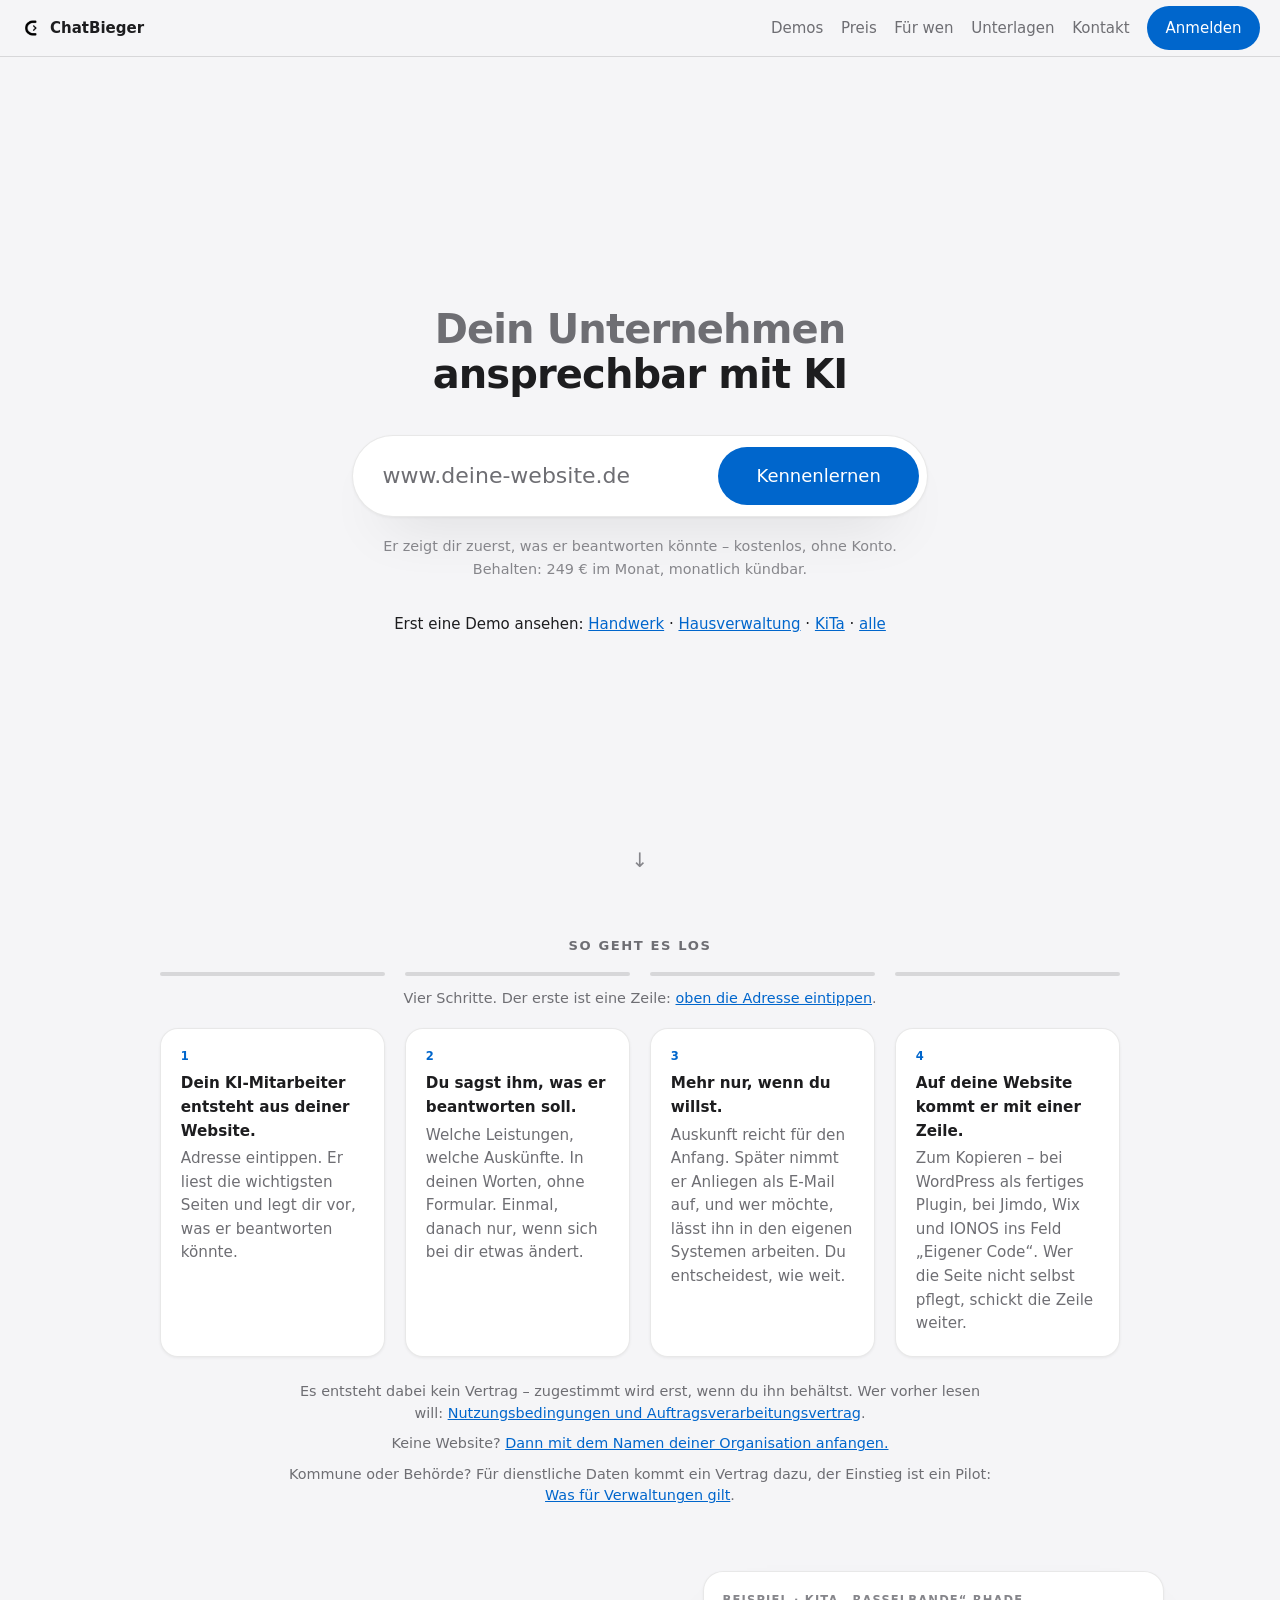
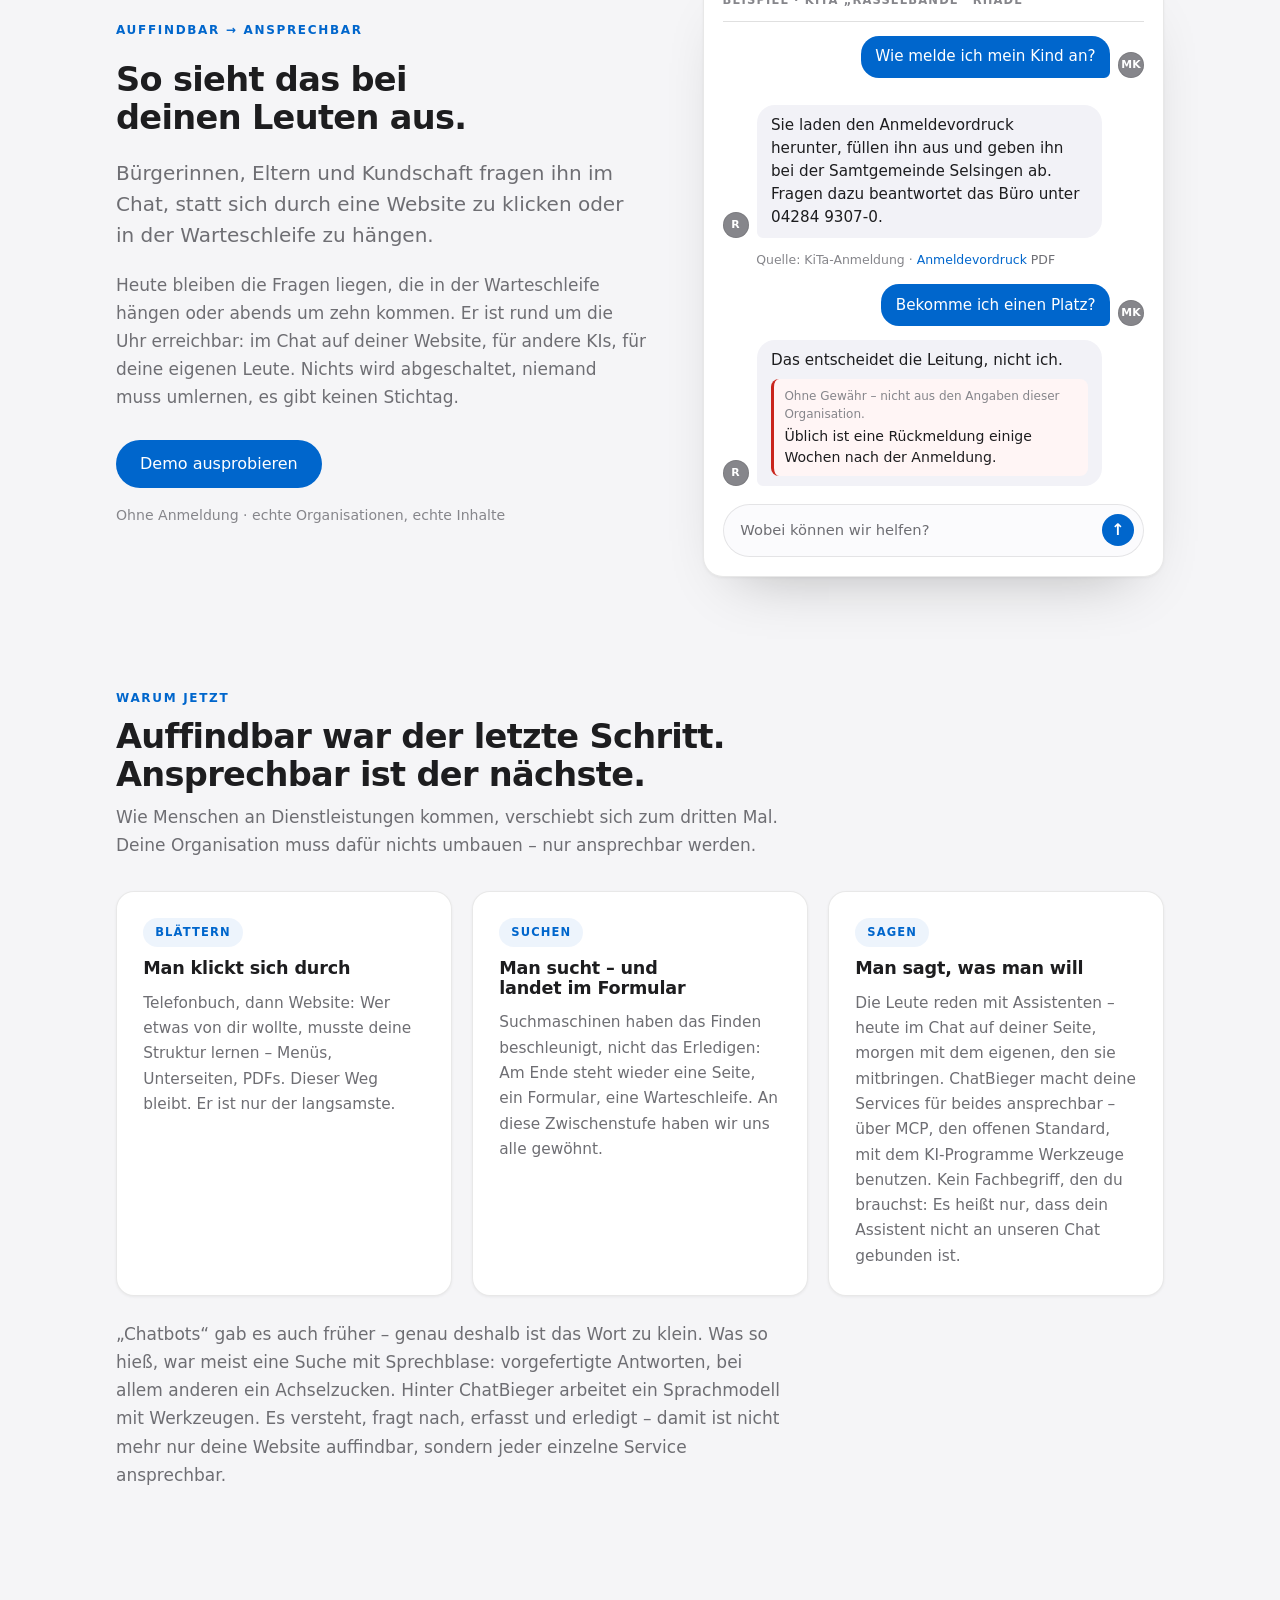
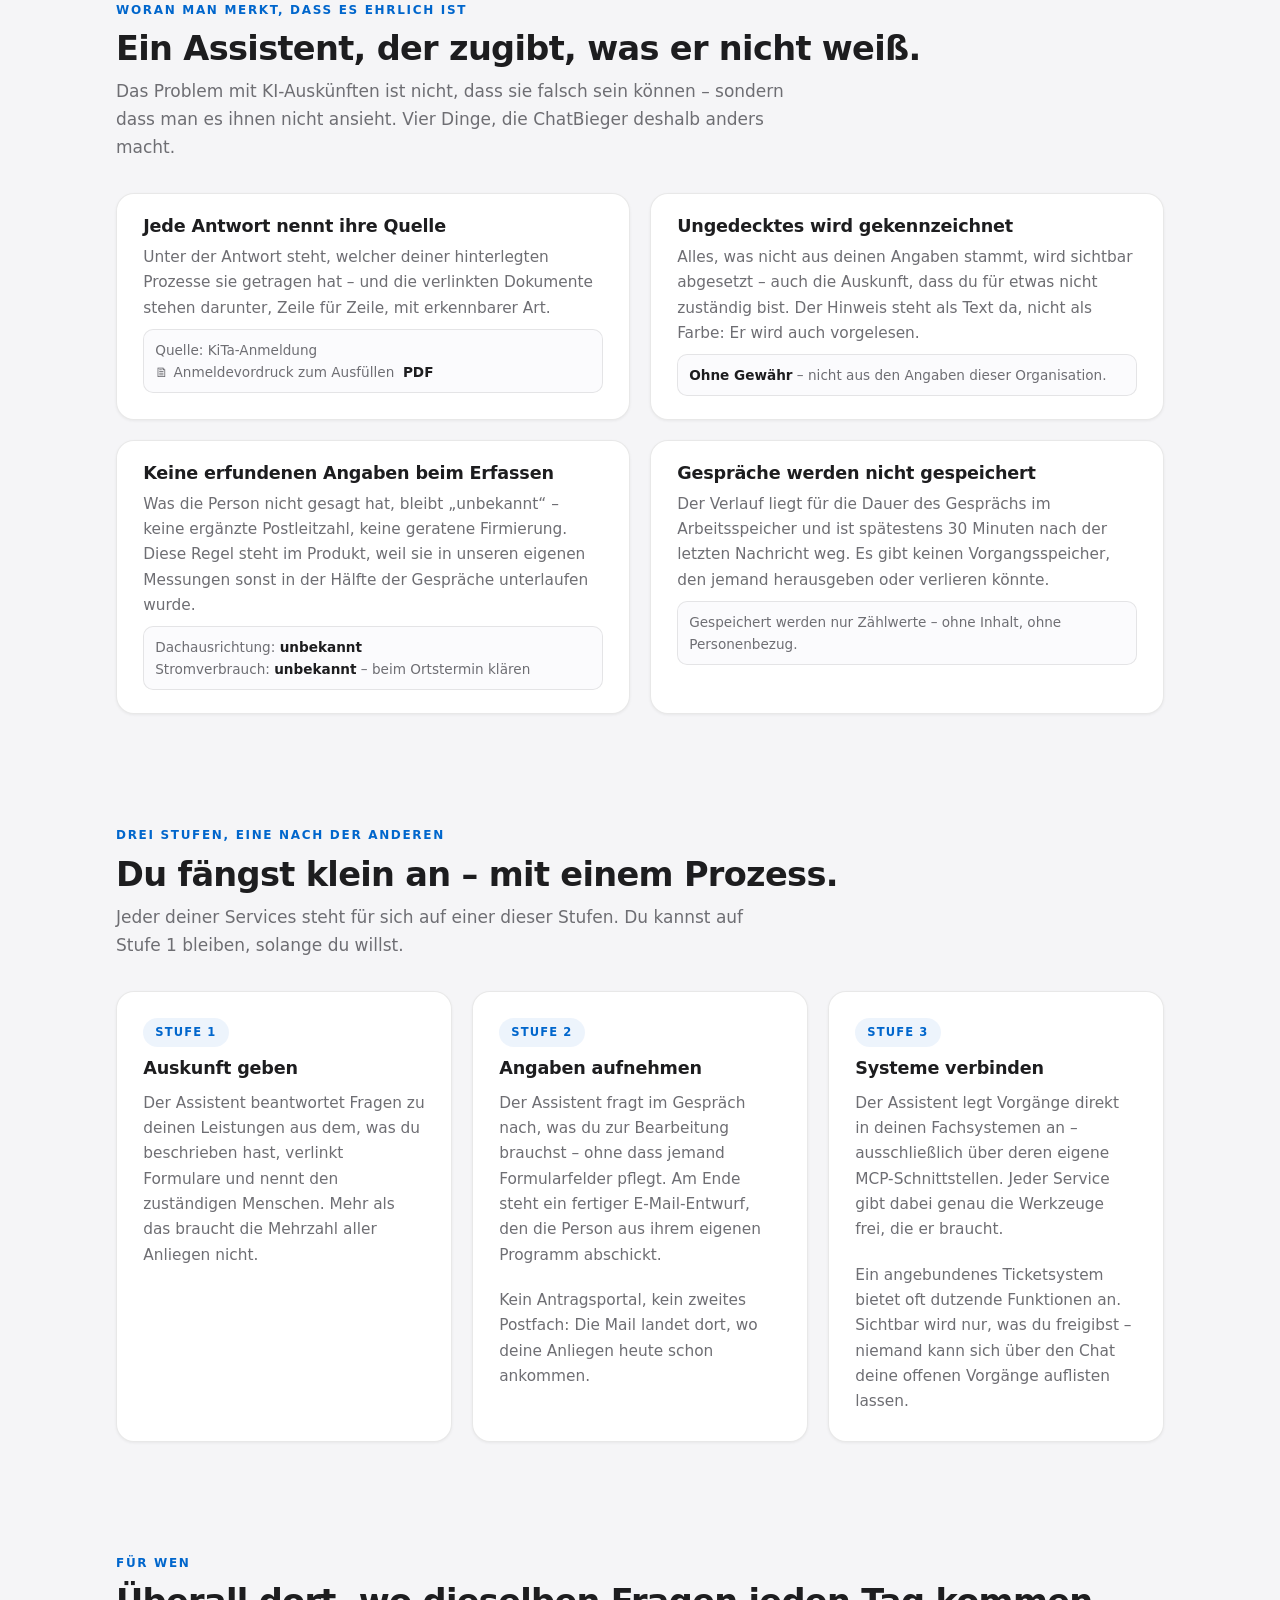
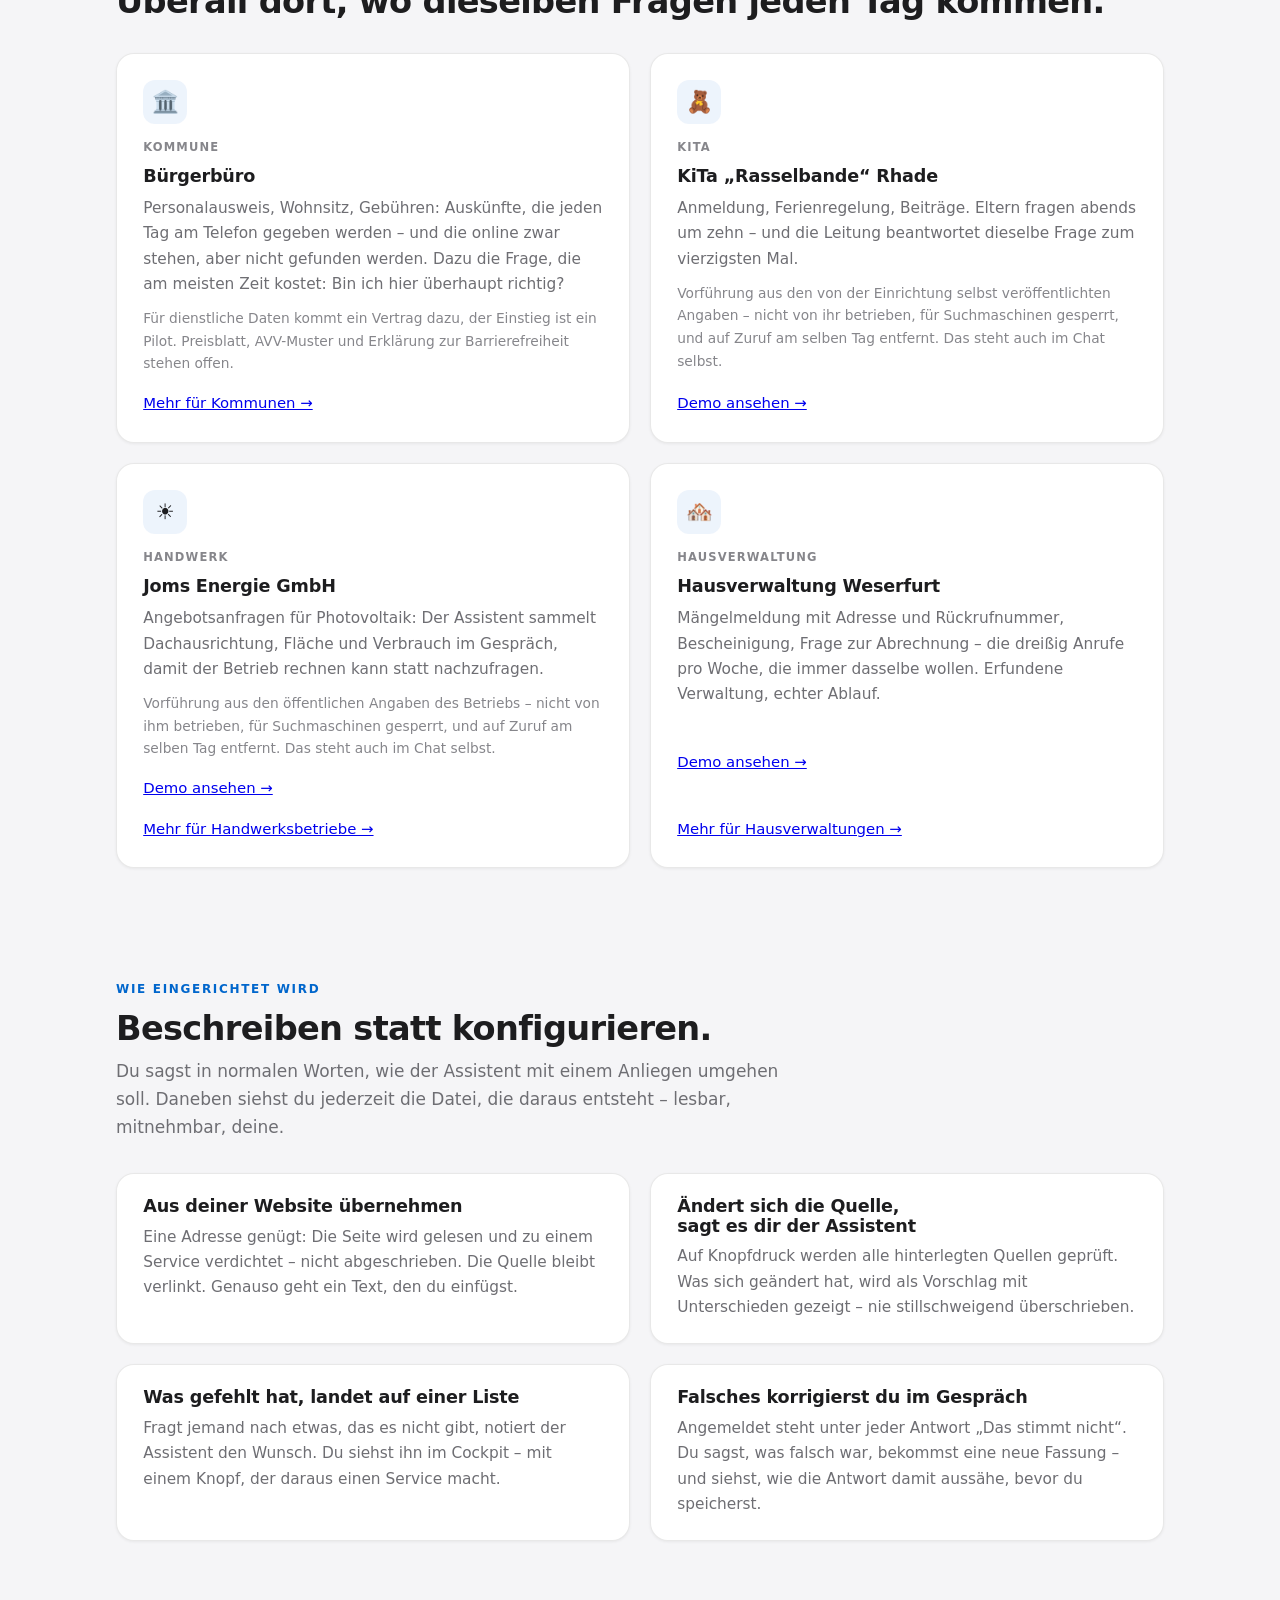
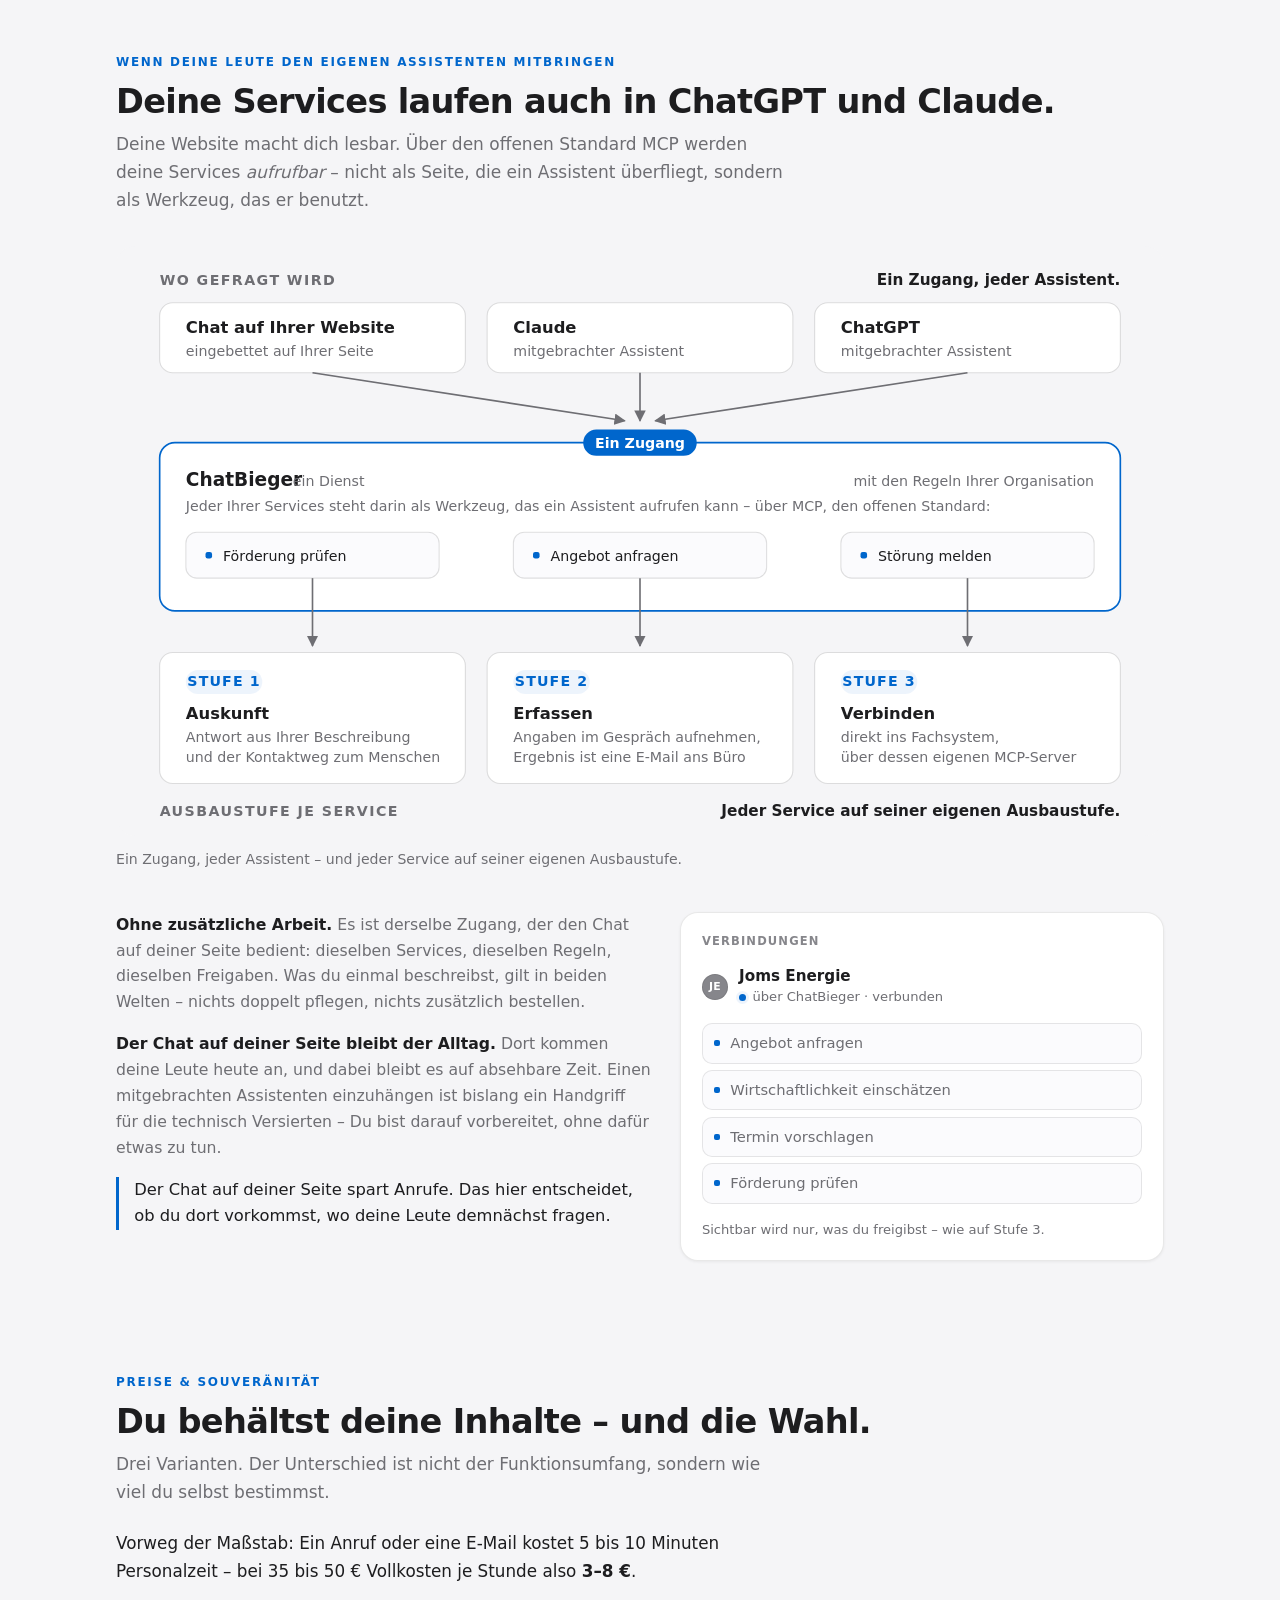
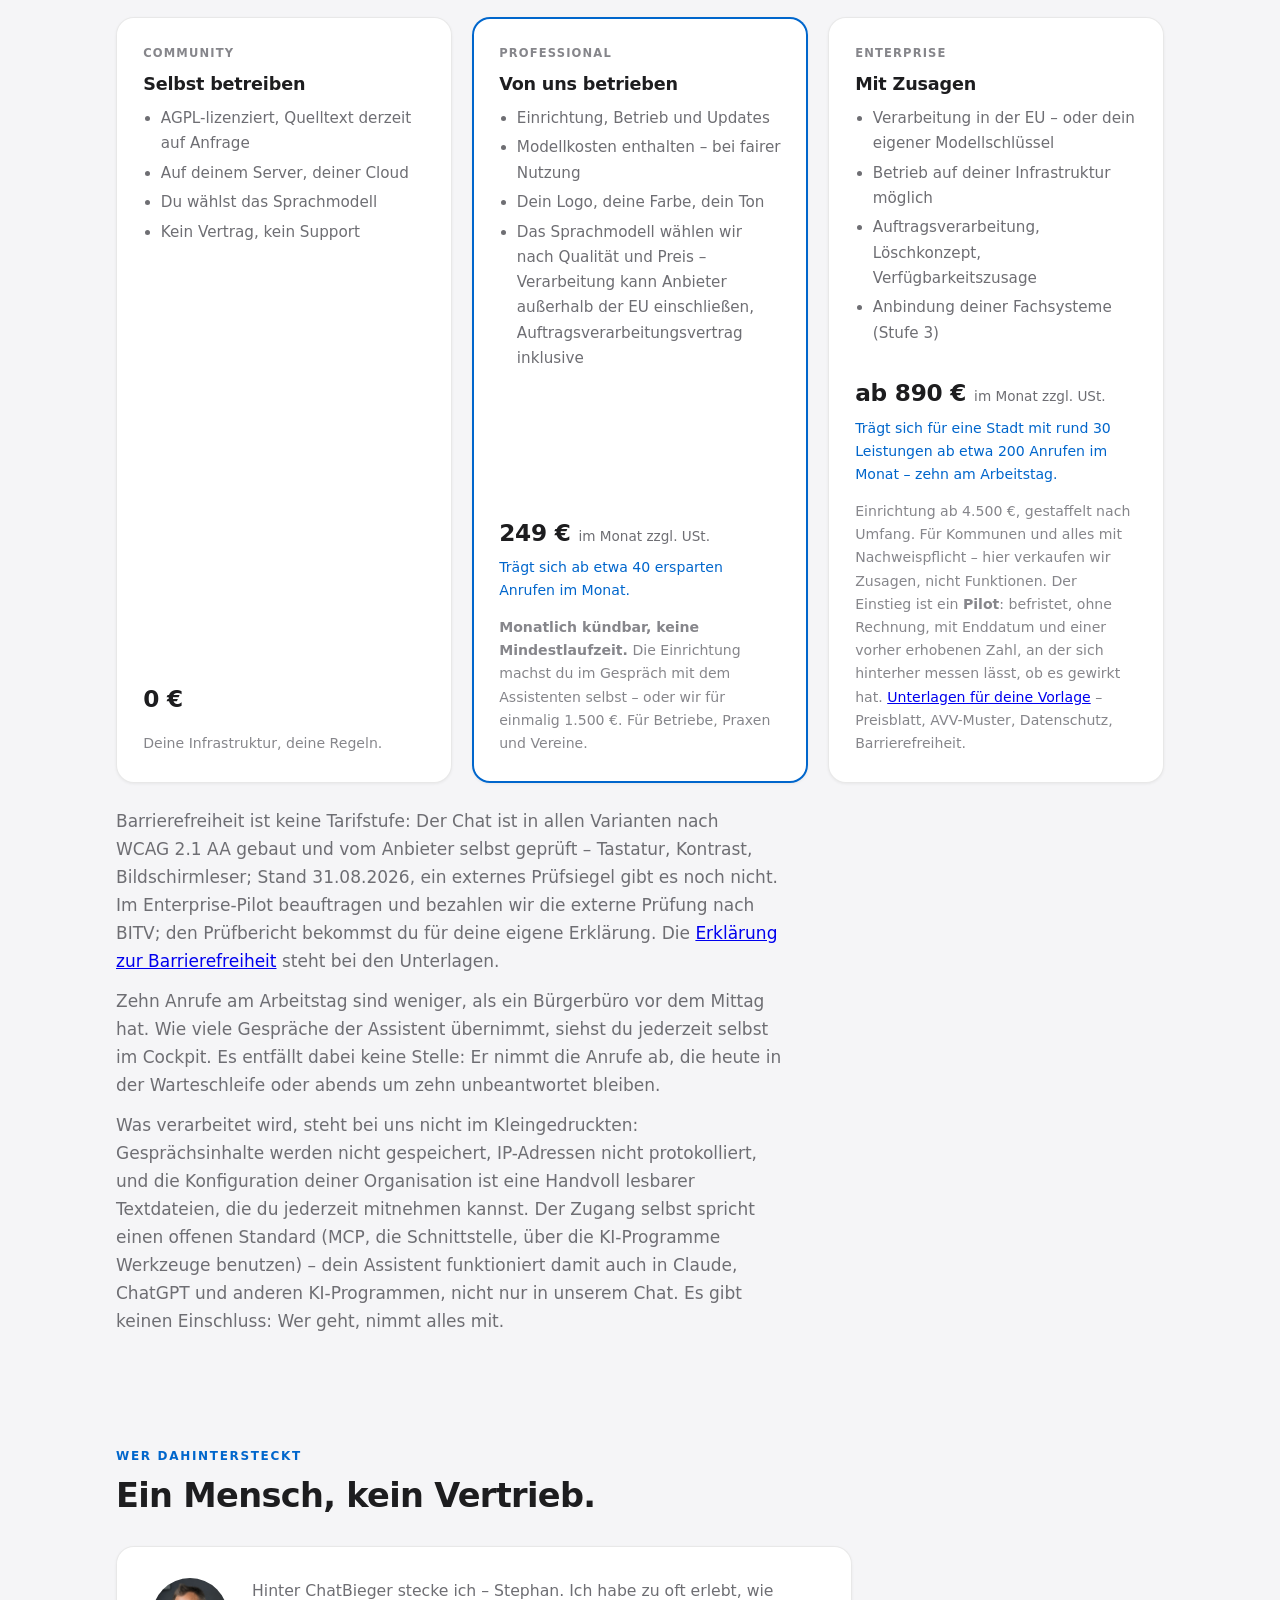
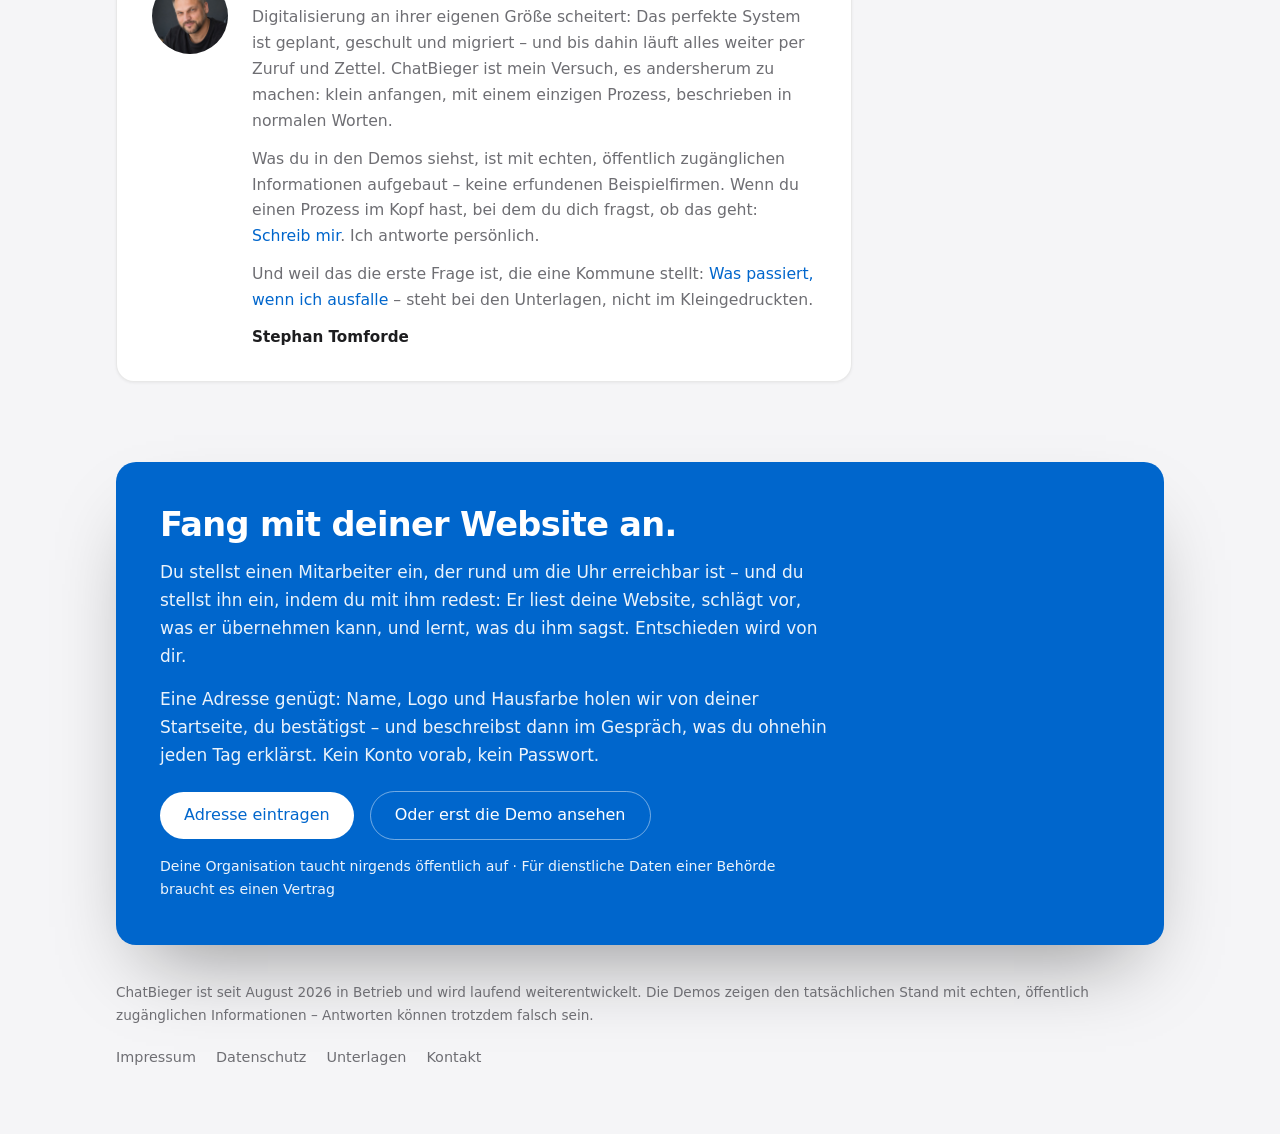
==== commit 807bc1d5: "Die Landing nutzt, wie Menschen entscheiden – ohne Tricks Fünf Muster aus der Nutzerpsychologie, ehr" ====
--- a/index.html
+++ b/index.html
@@ -9,61 +9,27 @@
   <title>ChatBieger – Dein Unternehmen ansprechbar mit KI</title>
   <meta name="description" content="Deine Website macht dich auffindbar. Mit ChatBieger werden deine Leistungen ansprechbar – für Menschen und für KI: im Chat auf deiner Website, für andere KIs, für deine eigenen Leute. Er sagt nur, was bei dir steht, und dazu, woher er es hat.">
   <link rel="icon" type="image/png" href="favicon.png">
+  <!-- Die Seite ist unter chatbieger.com und unter appbieger.github.io/chatbieger.com/
+       erreichbar. Ohne canonical zählen Suchmaschinen das als zwei Seiten; diese hier
+       ist die gemeinte. Auf jeder Seite die eigene URL — nie pauschal die Startseite. -->
+  <link rel="canonical" href="https://chatbieger.com/">
   <meta property="og:title" content="ChatBieger – Dein Unternehmen ansprechbar mit KI">
   <meta property="og:description" content="Deine Website macht dich auffindbar. Mit ChatBieger werden deine Leistungen ansprechbar – für Menschen und für KI. Kein Umstieg, kein Stichtag, monatlich kündbar.">
   <meta property="og:type" content="website">
   <meta property="og:url" content="https://chatbieger.com/">
+  <meta property="og:site_name" content="ChatBieger">
+  <meta property="og:locale" content="de_DE">
+  <!-- Absolute URL ist Pflicht: WhatsApp, LinkedIn und Slack lösen relative Pfade
+       nicht auf, die Vorschau bliebe bildlos. og-bild.png ist 1200×630. -->
+  <meta property="og:image" content="https://chatbieger.com/og-bild.png">
+  <meta property="og:image:width" content="1200">
+  <meta property="og:image:height" content="630">
+  <meta property="og:image:alt" content="ChatBieger – Dein Unternehmen ansprechbar mit KI">
+  <meta name="twitter:card" content="summary_large_image">
+  <link rel="stylesheet" href="tokens.css">
   <style>
-    :root {
-
-      /* Der Browser darf dunkel malen, bevor er diese Regeln kennt. */
-      color-scheme: light dark;
-      --ground: #f5f5f7;
-      --surface: #ffffff;
-      --surface-soft: #fbfbfd;
-      --ink: #1d1d1f;
-      --ink-soft: #6e6e73;
-      --ink-faint: #86868b;
-      --accent: #0066cc;
-      /* Fläche unter weißer Schrift — im Dunkeln dunkler als der Textakzent,
-         dieselbe Lektion wie im Widget (WCAG: Weiß auf #4d9fff wären 2,7:1). */
-      --accent-solid: #0066cc;
-      --accent-hover: #0055aa;
-      --accent-tint: rgba(0, 102, 204, 0.07);
-      --warn: #c9251c;
-      --warn-tint: #fff5f5;
-      --line: rgba(0, 0, 0, 0.12);
-      --bubble: #f2f2f7;
-      --ring: inset 0 0 0 1px rgba(0, 0, 0, 0.09);
-      --card-shadow: 0 1px 3px rgba(0, 0, 0, 0.06);
-      --float-shadow: 0 1px 3px rgba(0, 0, 0, 0.05), 0 28px 60px -34px rgba(0, 0, 0, 0.3);
-      /* Eine Kurve für alles, was sich bewegt: zügig los, weich ankommen. */
-      --bogen: cubic-bezier(0.3, 0.7, 0.3, 1);
-    }
-
-    /* Derselbe dunkle Modus wie in Chat, Übersicht und Einrichtung — die
-       Landing war die einzige Fläche ohne ihn, und genau dort fiel der
-       Bruch zuerst auf. */
+    /* Farben, Schatten und die Bewegungskurve stehen in tokens.css. */
     @media (prefers-color-scheme: dark) {
-      :root {
-        --ground: #000;
-        --surface: #1c1c1e;
-        --surface-soft: #232326;
-        --ink: #f5f5f7;
-        --ink-soft: #a1a1a6;
-        --ink-faint: #8e8e93;
-        --accent: #4d9fff;
-        --accent-solid: #0a63c9;
-        --accent-hover: #0d6fd9;
-        --accent-tint: rgba(77, 159, 255, 0.12);
-        --warn: #ff6b6b;
-        --warn-tint: #3a1416;
-        --line: rgba(255, 255, 255, 0.16);
-        --bubble: #2c2c2e;
-        --ring: inset 0 0 0 1px rgba(255, 255, 255, 0.12);
-        --card-shadow: 0 1px 3px rgba(0, 0, 0, 0.5);
-        --float-shadow: 0 1px 3px rgba(0, 0, 0, 0.4), 0 28px 60px -34px rgba(0, 0, 0, 0.9);
-      }
       .topbar img { filter: invert(1); }
     }
 
@@ -207,6 +173,14 @@
     }
     .feld button:hover { background: var(--accent-hover); }
     .feld button:focus-visible { outline: 2px solid var(--accent); outline-offset: 2px; }
+    /* Der Knopf sagt, was danach kommt: Man lernt seinen Mitarbeiter kennen.
+       Wo der Platz nicht reicht, bleibt es beim kurzen „Start“ — sonst
+       bliebe vom Feld keine lesbare Adresse übrig. */
+    .knopf-kurz { display: none; }
+    @media (max-width: 40rem) {
+      .knopf-lang { display: none; }
+      .knopf-kurz { display: inline; }
+    }
 
     /* Was das Drücken kostet, in einer Zeile (Council, Lauf 7). Alles
        Weitere — der Vertragssatz (0031), der Weg ohne Website, der Weg für
@@ -221,8 +195,26 @@
     .los-titel { font-size: 0.82rem; font-weight: 600; letter-spacing: 0.12em; text-transform: uppercase; color: var(--ink-soft); text-align: center; margin: 0 0 1.1rem; }
     .einstieg-schritte {
       margin: 0 auto; padding: 0; list-style: none; width: min(60rem, 100%);
-      display: grid; grid-template-columns: repeat(3, 1fr); gap: 1.25rem;
+      display: grid; grid-template-columns: repeat(4, 1fr); gap: 1.25rem;
       counter-reset: los; text-align: left;
+    }
+    /* Der Stand: vier Stücke über den vier Schritten. Das erste füllt sich,
+       sobald oben eine Adresse steht — gezählt wird nur, was wirklich getan
+       ist, aber das wird gezählt: Niemand soll bei null anfangen, der schon
+       angefangen hat. */
+    .los-stand {
+      width: min(60rem, 100%); margin: 0 auto 0.7rem;
+      display: grid; grid-template-columns: repeat(4, 1fr); gap: 1.25rem;
+    }
+    .los-stand span { height: 4px; border-radius: 2px; background: var(--line); transition: background 0.4s var(--bogen); }
+    .los-stand span.voll { background: var(--accent); }
+    .los-stand-text { margin: 0 auto 1.1rem; text-align: center; font-size: 0.9rem; color: var(--ink-soft); }
+    .los-stand-text a { color: var(--accent); }
+    .einstieg-schritte li.erledigt { box-shadow: var(--card-shadow), inset 0 0 0 2px var(--accent); }
+    .einstieg-schritte li.erledigt::before { content: counter(los) " \00B7  erledigt \2713"; }
+    @media (max-width: 60rem) and (min-width: 46.01rem) {
+      .einstieg-schritte { grid-template-columns: repeat(2, 1fr); }
+      .los-stand { grid-template-columns: repeat(4, 1fr); gap: 0.5rem; }
     }
     .einstieg-schritte li {
       counter-increment: los;
@@ -238,6 +230,7 @@
     @media (max-width: 46rem) {
       .los { padding-top: 1.75rem; }
       .einstieg-schritte { grid-template-columns: 1fr; gap: 0.8rem; }
+      .los-stand { gap: 0.4rem; }
       .einstieg-schritte li { padding: 1rem 1.05rem 1.1rem; }
     }
     /* Der zweite Weg ist ein Link, kein Knopf: zwei Flächen stritten sich
@@ -695,6 +688,10 @@
     .plan .price { margin-top: auto; padding-top: 0.8rem; font-size: 1.45rem; font-weight: 650; letter-spacing: -0.01em; }
     .plan .price span { font-size: 0.85rem; font-weight: 400; color: var(--ink-soft); letter-spacing: 0; }
     .plan .note { padding-top: 0.15rem; font-size: 0.88rem; color: var(--ink-faint); }
+    /* Kein Preis steht allein: Erst kommt der Maßstab (was ein Anruf kostet),
+       unter jedem Preis die Rechnung dagegen. */
+    .section-head .anker { margin-top: 0.9rem; font-size: 1.05rem; color: var(--ink); }
+    .plan .rechnung { margin-top: -0.45rem; font-size: 0.88rem; font-weight: 500; color: var(--accent); }
 
     /* ---------- Ehrlichkeits-Belege ---------- */
     .proofs { display: grid; grid-template-columns: 1fr 1fr; gap: 1.25rem; }
@@ -804,30 +801,34 @@
     }
     .chatkopf-innen b { font-weight: 600; font-size: 0.875rem; }
 
-    /* Die Leiste geht mit. Drüben trägt die Bühne dieselbe Marke, nur schmaler,
-       am linken Rand und ohne Wege — bleibt sie hier stehen, wie sie ist,
-       verrät sie den Wechsel deutlicher als alles andere (0045). Gemessen an
-       der Bühne: 47 px hoch statt 66, Zeichen 24 px statt 22 und bei x=20
-       statt x=109. Das Wandern nach links macht das Skript, weil der Weg von
-       der Fensterbreite abhängt. */
+    /* Die Leiste bleibt, wie sie ist: Drüben trägt die Ankunft dieselbe
+       Produktleiste — 57 px hoch, Zeichen 22 px bei x=20 (web/base.css,
+       --bar-*). Nur die Wege rechts gehen aus dem Fluss (0045). Gemessen am
+       19.09.2026 wuchs die Leiste hier im Chat-Zustand auf 79 px und sprang
+       beim Wechsel auf 57 zurück — mit dem Fenster darunter. */
     .topbar { transition: padding 0.6s var(--bogen); }
     .topbar .marke { transition: transform 0.6s var(--bogen); }
-    .topbar img { transition: width 0.5s var(--bogen), height 0.5s var(--bogen); }
     .topbar nav { transition: opacity 0.3s ease; }
-    [data-modus="chat"] .topbar { padding: 0.7rem 0; }
+    [data-modus="chat"] .topbar { padding: 0; }
     [data-modus="chat"] .topbar .wrap { max-width: none; padding: 0 1.25rem; position: relative; }
-    [data-modus="chat"] .topbar img { width: 24px; height: 24px; }
     /* Aus dem Fluss, nicht nur durchsichtig: Der Knopf „Anmelden" ist 40 px
-       hoch und hielte die Leiste sonst auf 63 px statt der 47, die drüben
-       stehen. Die Höhe selbst führt das Skript, wie beim Fenster. */
+       hoch und hielte die Leiste sonst auf 63 px statt der 57, die drüben
+       stehen. */
     [data-modus="chat"] .topbar nav {
       position: absolute; right: 1.25rem; top: 50%; transform: translateY(-50%);
       opacity: 0; pointer-events: none;
     }
-    /* Am Telefon steht die Bühne enger: 43 px hoch, das Zeichen bei x=14. */
+    /* Am Telefon steht das Zeichen drüben bei x=14. */
     @media (max-width: 30rem) {
-      [data-modus="chat"] .topbar { padding: 0.6rem 0; }
       [data-modus="chat"] .topbar .wrap { padding: 0 0.875rem; }
+    }
+    /* Am Telefon füllt das Fenster die Scheibe — wie drüben jedes Fenster
+       (0050): Dort ist es das Bild, kein Fenster darin. */
+    @media (max-width: 40rem) {
+      [data-modus="chat"] .einstieg-form { width: 100vw; margin-inline: calc(50% - 50vw); border-radius: 0; }
+      /* Und es beginnt direkt unter der Leiste — wie drüben. */
+      .einstieg { transition: padding 0.6s var(--bogen); }
+      [data-modus="chat"] .einstieg { padding-top: 0; padding-bottom: 0; }
     }
 
     .chatlauf { height: 0; overflow: hidden; }
@@ -868,6 +869,8 @@
     @media (prefers-reduced-motion: reduce) {
       .weicht, .einstieg-form, .chatkopf, .feld, .feld input, .feld button { transition: none; }
     }
+    /* Solange das Skript das Ziel misst, steht alles ohne Übergang da. */
+    .messen .weicht, .messen .einstieg-form, .messen .chatkopf, .messen .feld, .messen .feld input, .messen .feld button, .messen .topbar nav { transition: none !important; }
 
     /* Der Fokusring gehört zu dem, was das Fundament für alle Oberflächen
        festlegt (`web/base.css`) — die Kopie hatte ihn ausgelassen, und ein
@@ -906,12 +909,12 @@
         <label class="sr-only" for="start-url">Adresse deiner Website</label>
         <input id="start-url" name="start" type="text" inputmode="url" autocomplete="url" autocapitalize="off" spellcheck="false" placeholder="www.deine-website.de" required
                data-fehler="Trag die Adresse deiner Website ein &ndash; zum Beispiel www.deine-website.de.">
-        <button type="submit">Start</button>
-      </div>
-      <div class="weicht"><div><p class="einstieg-kosten">Ausprobieren kostenlos, kein Konto &middot; behalten 249&nbsp;&euro; im Monat, monatlich k&uuml;ndbar</p></div></div>
+        <button type="submit"><span class="knopf-lang">Kennenlernen</span><span class="knopf-kurz">Start</span></button>
+      </div>
+      <div class="weicht"><div><p class="einstieg-kosten">Er zeigt dir zuerst, was er beantworten k&ouml;nnte &ndash; kostenlos, ohne Konto. Behalten: 249&nbsp;&euro; im Monat, monatlich k&uuml;ndbar.</p></div></div>
     </form>
 
-    <div class="weicht"><div><p class="einstieg-zweit"><a href="https://chat.demo.chatbieger.com/">Erst eine Demo ansehen</a></p></div></div>
+    <div class="weicht"><div><p class="einstieg-zweit">Erst eine Demo ansehen: <a href="https://chat.demo.chatbieger.com/malerbetrieb-ahrens">Handwerk</a> &middot; <a href="https://chat.demo.chatbieger.com/hausverwaltung-weserfurt">Hausverwaltung</a> &middot; <a href="https://chat.demo.chatbieger.com/kita-rhade">KiTa</a> &middot; <a href="https://chat.demo.chatbieger.com/">alle</a></p></div></div>
   </div>
 
   <div class="weicht"><div><a class="weiter" href="#weiter" aria-label="Weiter unten: f&uuml;r wen, wie es funktioniert, Preis, wer dahintersteckt"><span class="pfeil" aria-hidden="true">&darr;</span></a></div></div>
@@ -920,8 +923,10 @@
 <section class="los weicht" aria-labelledby="los-titel">
   <div class="wrap">
     <h2 id="los-titel" class="los-titel">So geht es los</h2>
+    <div class="los-stand" aria-hidden="true"><span></span><span></span><span></span><span></span></div>
+    <p class="los-stand-text" id="los-stand-text" role="status">Vier Schritte. Der erste ist eine Zeile: <a href="#einstieg">oben die Adresse eintippen</a>.</p>
     <ol class="einstieg-schritte">
-      <li><b>Dein KI-Mitarbeiter entsteht aus deiner Website.</b> Adresse eintippen. Er liest die wichtigsten Seiten und legt dir vor, was er beantworten k&ouml;nnte.</li>
+      <li class="schritt-eins"><b>Dein KI-Mitarbeiter entsteht aus deiner Website.</b> Adresse eintippen. Er liest die wichtigsten Seiten und legt dir vor, was er beantworten k&ouml;nnte.</li>
       <li><b>Du sagst ihm, was er beantworten soll.</b> Welche Leistungen, welche Ausk&uuml;nfte. In deinen Worten, ohne Formular. Einmal, danach nur, wenn sich bei dir etwas &auml;ndert.</li>
       <li><b>Mehr nur, wenn du willst.</b> Auskunft reicht f&uuml;r den Anfang. Sp&auml;ter nimmt er Anliegen als E-Mail auf, und wer m&ouml;chte, l&auml;sst ihn in den eigenen Systemen arbeiten. Du entscheidest, wie weit.</li>
       <li><b>Auf deine Website kommt er mit einer Zeile.</b> Zum Kopieren &ndash; bei WordPress als fertiges Plugin, bei Jimdo, Wix und IONOS ins Feld &bdquo;Eigener Code&ldquo;. Wer die Seite nicht selbst pflegt, schickt die Zeile weiter.</li>
@@ -938,7 +943,7 @@
       <span class="eyebrow">Auffindbar &rarr; ansprechbar</span>
       <h2>So sieht das bei deinen Leuten aus.</h2>
       <p class="lede measure">B&uuml;rgerinnen, Eltern und Kundschaft fragen ihn im Chat, statt sich durch eine Website zu klicken oder in der Warteschleife zu h&auml;ngen.</p>
-      <p class="measure muted">Er ist rund um die Uhr erreichbar: im Chat auf deiner Website, f&uuml;r andere KIs, f&uuml;r deine eigenen Leute. Nichts wird abgeschaltet, niemand muss umlernen, es gibt keinen Stichtag.</p>
+      <p class="measure muted">Heute bleiben die Fragen liegen, die in der Warteschleife h&auml;ngen oder abends um zehn kommen. Er ist rund um die Uhr erreichbar: im Chat auf deiner Website, f&uuml;r andere KIs, f&uuml;r deine eigenen Leute. Nichts wird abgeschaltet, niemand muss umlernen, es gibt keinen Stichtag.</p>
       <div class="cta-row">
         <a class="btn" href="https://chat.demo.chatbieger.com/">Demo ausprobieren</a>
         <span class="cta-note">Ohne Anmeldung &middot; echte Organisationen, echte Inhalte</span>
@@ -1198,6 +1203,7 @@
       <span class="eyebrow">Preise &amp; Souveränität</span>
       <h2>Du behältst deine Inhalte &ndash; und die Wahl.</h2>
       <p class="measure muted">Drei Varianten. Der Unterschied ist nicht der Funktionsumfang, sondern wie viel du selbst bestimmst.</p>
+      <p class="measure anker">Vorweg der Ma&szlig;stab: Ein Anruf oder eine E-Mail kostet 5 bis 10 Minuten Personalzeit &ndash; bei 35 bis 50&nbsp;&euro; Vollkosten je Stunde also <strong>3&ndash;8&nbsp;&euro;</strong>.</p>
     </div>
     <div class="plans">
       <div class="plan card">
@@ -1222,6 +1228,7 @@
           <li>Das Sprachmodell w&auml;hlen wir nach Qualit&auml;t und Preis &ndash; Verarbeitung kann Anbieter au&szlig;erhalb der EU einschlie&szlig;en, Auftragsverarbeitungsvertrag inklusive</li>
         </ul>
         <p class="price">249&nbsp;€ <span>im Monat zzgl. USt.</span></p>
+        <p class="rechnung">Tr&auml;gt sich ab etwa 40 ersparten Anrufen im Monat.</p>
         <p class="note"><strong>Monatlich kündbar, keine Mindestlaufzeit.</strong> Die Einrichtung machst du im Gespräch mit dem Assistenten selbst &ndash; oder wir für einmalig 1.500&nbsp;€. Für Betriebe, Praxen und Vereine.</p>
       </div>
       <div class="plan card">
@@ -1234,11 +1241,12 @@
           <li>Anbindung deiner Fachsysteme (Stufe 3)</li>
         </ul>
         <p class="price">ab 890&nbsp;€ <span>im Monat zzgl. USt.</span></p>
+        <p class="rechnung">Tr&auml;gt sich f&uuml;r eine Stadt mit rund 30 Leistungen ab etwa 200 Anrufen im Monat &ndash; zehn am Arbeitstag.</p>
         <p class="note">Einrichtung ab 4.500&nbsp;€, gestaffelt nach Umfang. Für Kommunen und alles mit Nachweispflicht &ndash; hier verkaufen wir Zusagen, nicht Funktionen. Der Einstieg ist ein <strong>Pilot</strong>: befristet, ohne Rechnung, mit Enddatum und einer vorher erhobenen Zahl, an der sich hinterher messen lässt, ob es gewirkt hat. <a href="unterlagen.html">Unterlagen für deine Vorlage</a> &ndash; Preisblatt, AVV-Muster, Datenschutz, Barrierefreiheit.</p>
       </div>
     </div>
     <p class="measure muted" style="margin-top: 1.5rem;">Barrierefreiheit ist keine Tarifstufe: Der Chat ist in allen Varianten nach WCAG&nbsp;2.1&nbsp;AA gebaut und vom Anbieter selbst geprüft &ndash; Tastatur, Kontrast, Bildschirmleser; Stand 31.08.2026, ein externes Prüfsiegel gibt es noch nicht. Im Enterprise-Pilot beauftragen und bezahlen wir die externe Prüfung nach BITV; den Prüfbericht bekommst du für deine eigene Erklärung. Die <a href="unterlagen.html#barrierefreiheit">Erklärung zur Barrierefreiheit</a> steht bei den Unterlagen.</p>
-    <p class="measure muted" style="margin-top: 0.75rem;">Zur Einordnung: Ein Anruf oder eine E-Mail kostet 5 bis 10 Minuten Personalzeit, bei 35 bis 50&nbsp;€ Vollkosten je Stunde also 3&ndash;8&nbsp;€. Professional trägt sich ab etwa 40 ersparten Anrufen im Monat, Enterprise für eine Stadt mit rund 30 Leistungen ab etwa 200 &ndash; das sind zehn am Arbeitstag, weniger als ein Bürgerbüro vor dem Mittag hat. Wie viele Gespräche der Assistent übernimmt, siehst du jederzeit selbst im Cockpit. Es entfällt dabei keine Stelle: Er nimmt die Anrufe ab, die heute in der Warteschleife oder abends um zehn unbeantwortet bleiben.</p>
+    <p class="measure muted" style="margin-top: 0.75rem;">Zehn Anrufe am Arbeitstag sind weniger, als ein Bürgerbüro vor dem Mittag hat. Wie viele Gespräche der Assistent übernimmt, siehst du jederzeit selbst im Cockpit. Es entfällt dabei keine Stelle: Er nimmt die Anrufe ab, die heute in der Warteschleife oder abends um zehn unbeantwortet bleiben.</p>
     <p class="measure muted" style="margin-top: 0.75rem;">Was verarbeitet wird, steht bei uns nicht im Kleingedruckten: Gesprächsinhalte werden nicht gespeichert, IP-Adressen nicht protokolliert, und die Konfiguration deiner Organisation ist eine Handvoll lesbarer Textdateien, die du jederzeit mitnehmen kannst. Der Zugang selbst spricht einen offenen Standard (MCP, die Schnittstelle, über die KI-Programme Werkzeuge benutzen) &ndash; dein Assistent funktioniert damit auch in Claude, ChatGPT und anderen KI-Programmen, nicht nur in unserem Chat. Es gibt keinen Einschluss: Wer geht, nimmt alles mit.</p>
   </div>
 </section>
@@ -1313,6 +1321,32 @@
     chat.classList.add('laeuft');
   }
 
+  // ---------- Der Stand bei „So geht es los“ ----------
+  // Schritt 1 ist die Adresse. Steht oben eine, ist er erledigt — und das
+  // zeigt die Leiste unten, statt bei null zu stehen.
+  var zaehle = (function () {
+    var feld = document.getElementById('start-url');
+    var stuecke = document.querySelectorAll('.los-stand span');
+    var eins = document.querySelector('.schritt-eins');
+    var text = document.getElementById('los-stand-text');
+    if (!feld || !eins || !text) return function () {};
+    var vorher = text.innerHTML;
+    var war = false;
+    function zaehle() {
+      var ist = /\S+\.\S{2,}/.test(feld.value.trim());
+      if (ist === war) return;
+      war = ist;
+      eins.classList.toggle('erledigt', ist);
+      if (stuecke[0]) stuecke[0].classList.toggle('voll', ist);
+      text.innerHTML = ist
+        ? '1 von 4 erledigt. Weiter geht es <a href="#einstieg">oben am Feld</a> \u2013 den Rest besprichst du mit ihm.'
+        : vorher;
+    }
+    feld.addEventListener('input', zaehle);
+    zaehle();
+    return zaehle;
+  })();
+
   // ---------- Der Weg in den Chat ----------
   // Abgeschickt wird nicht sofort: Erst weicht die Seite, das Fenster wächst
   // um die Pille, und ChatBieger fängt an zu tippen. In dieser Ruhe wechselt
@@ -1325,12 +1359,11 @@
     var stand = document.getElementById('chatstand');
     if (!form || !feld || !lauf) return;
     var knopf = form.querySelector('button[type="submit"]');
-    var pille = form.querySelector('.feld');
     var laeuft = false;
     // Wie die Leiste aussah, bevor sie zur Antwortzeile wurde — der Rückweg
     // braucht sie wieder so.
     var vorherPlatzhalter = feld.getAttribute('placeholder');
-    var vorherKnopf = knopf ? knopf.textContent : '';
+    var vorherKnopf = knopf ? knopf.innerHTML : '';
     var uhr = null;
     // Auch die Tippanzeige braucht einen Griff: Wer zurückkommt, bevor sie
     // erscheint, bekäme sie sonst 400 ms später in ein Formular geschrieben,
@@ -1338,77 +1371,44 @@
     var punkte = null;
 
     function morph() {
-      var oben = function () { return pille.getBoundingClientRect().top; };
-      var vorher = oben();
       var startHoehe = form.getBoundingClientRect().height;
-      var balken = document.querySelector('.topbar');
-      var marke = balken.querySelector('.marke');
-      var markeVor = marke ? marke.getBoundingClientRect() : null;
-      var balkenVor = balken.getBoundingClientRect().height;
-
-      // Beide Zustände ohne Übergang einnehmen, damit das Ziel gemessen wird
-      // und nicht ein Zwischenstand: Ohne das läge die Leiste 4 px zu hoch,
-      // weil der Innenabstand noch unterwegs wäre.
-      form.style.transition = 'none';
-      balken.style.transition = 'none';
-      if (marke) marke.style.transition = 'none';
-      document.documentElement.dataset.modus = 'chat';
-
-      // Erst jetzt messen: Die Leiste ist im Chat-Zustand niedriger, und die
-      // Mitte darunter ist es, an der sich alles Weitere ausrichtet.
-      var balkenNach = balken.getBoundingClientRect().height;
-      var leiste = balken.getBoundingClientRect().bottom;
-      // Leiste und Marke stehen im Ziel schon dort, wo sie hingehören — also
-      // zurückstellen, wo sie waren, und von dort aus laufen lassen. Dasselbe
-      // Verfahren wie beim Fenster darunter.
-      balken.style.height = balkenVor + 'px';
-      if (marke) {
-        var jetzt = marke.getBoundingClientRect();
-        marke.style.transform = 'translate(' + (markeVor.left - jetzt.left) + 'px, ' +
-          (markeVor.top - jetzt.top) + 'px)';
-      }
-      void balken.offsetHeight;
-      balken.style.transition = 'height 0.6s var(--bogen), padding 0.6s var(--bogen)';
-      balken.style.height = balkenNach + 'px';
-      if (marke) {
-        marke.style.transition = '';
-        marke.style.transform = '';
-      }
-
-      // Dasselbe Maß, auf dem die Ankunft drüben steht (40rem): Sie geht dort
-      // sofort auf ihre volle Höhe, nicht erst mit dem Gespräch — sonst
-      // spränge die Höhe im Moment des Wechsels. Die Pille gibt dabei ein
-      // Stück nach, etwa halb so weit, wie die Überschrift über ihr
-      // zusammenfällt.
-      var deckel = Math.min(760, Math.round(window.innerHeight - leiste - 48));
-      var hoehe = Math.min(deckel, 40 * 16);
-
+      var schmal = window.matchMedia('(max-width: 40rem)').matches;
+      var wurzel = document.documentElement;
+
+      // Erst das Ziel messen, ohne Übergänge — sonst steht die Überschrift
+      // beim Messen noch halb da, und das Fenster landet zu hoch. Die Leiste
+      // bleibt, wie sie ist (57 px, wie drüben); nur die Wege rechts gehen.
+      wurzel.classList.add('messen');
+      wurzel.dataset.modus = 'chat';
+      var leiste = document.querySelector('.topbar').getBoundingClientRect().bottom;
+
+      // Dasselbe Maß, auf dem das Fenster drüben steht (0056, web/base.css:
+      // --window-height 40rem, gedeckelt von der Scheibe minus 1,25rem Luft
+      // oben und unten; am Telefon füllt es die Scheibe). Es geht dort sofort
+      // auf seine volle Höhe, nicht erst mit dem Gespräch.
+      var deckel = Math.floor(window.innerHeight - leiste - (schmal ? 0 : 40));
+      var hoehe = schmal ? deckel : Math.min(deckel, 40 * 16);
       form.style.marginBottom = '0px';
       form.style.height = hoehe + 'px';
       void form.offsetHeight;
-      // Drüben steht die Ankunft mittig — aber mit einer Markenleiste über sich
-      // und der Zeile für Behörden unter sich, und sitzt dadurch ein Stück
-      // unter der reinen Mitte. Gemessen: 11 px, bei 1280x900 wie bei 390x844
-      // auf 2 px genau. Ein Rand unten schiebt das Fenster um die Hälfte des
+      // Drüben steht das Fenster genau in der Mitte zwischen Leiste und
+      // Unterkante der Scheibe. Ein Rand unten schiebt es um die Hälfte des
       // Randes nach oben, deshalb der Faktor zwei.
-      var mitteZiel = leiste + (window.innerHeight - leiste) / 2 + 11;
+      var mitteZiel = leiste + (window.innerHeight - leiste) / 2;
       var mitteIst = form.getBoundingClientRect().top + hoehe / 2;
       var rand = Math.max(0, Math.round(2 * (mitteIst - mitteZiel)));
+
+      // Zurück auf Anfang, immer noch ohne Übergang — und dann mit Übergang
+      // ins Ziel: Die Pille ist dasselbe Element und fährt von dort los, wo
+      // sie steht.
+      delete wurzel.dataset.modus;
+      form.style.height = startHoehe + 'px';
+      form.style.marginBottom = '';
+      void form.offsetHeight;
+      wurzel.classList.remove('messen');
+      wurzel.dataset.modus = 'chat';
+      form.style.height = hoehe + 'px';
       form.style.marginBottom = rand + 'px';
-      void form.offsetHeight;
-      var zuHoch = (leiste + 16) - form.getBoundingClientRect().top;
-      if (zuHoch > 0) {
-        rand = Math.max(0, rand - 2 * zuHoch);
-        form.style.marginBottom = rand + 'px';
-        void form.offsetHeight;
-      }
-      form.style.height = startHoehe + 'px';
-      void form.offsetHeight;
-      form.style.transform = 'translateY(' + (vorher - oben()) + 'px)';
-      void form.offsetHeight;
-      form.style.transition = '';
-      form.style.height = hoehe + 'px';
-      form.style.transform = '';
 
       // Wie drüben steht nur der Host da, nicht Schema und Pfad — und er geht
       // als Text hinein, nicht als Markup: Getipptes bleibt Getipptes.
@@ -1479,7 +1479,8 @@
       feld.value = '';
       feld.setAttribute('placeholder', vorherPlatzhalter);
       feld.removeAttribute('aria-label');
-      if (knopf) { knopf.textContent = vorherKnopf; knopf.removeAttribute('aria-disabled'); }
+      if (knopf) { knopf.innerHTML = vorherKnopf; knopf.removeAttribute('aria-disabled'); }
+      zaehle();
     }
     window.addEventListener('pageshow', function (ereignis) {
       if (ereignis.persisted || laeuft) zurueck();
@@ -1504,11 +1505,13 @@
     });
   })();
 
-  document.querySelectorAll('a[href="#einstieg"]').forEach(function (link) {
-    link.addEventListener('click', function () {
-      var feld = document.getElementById('start-url');
-      if (feld) setTimeout(function () { feld.focus({ preventScroll: true }); }, 0);
-    });
+  // Über das Dokument statt über jeden Link: Der Hinweis bei „So geht es
+  // los" wird neu geschrieben, und sein Link soll trotzdem mitmachen.
+  document.addEventListener('click', function (ereignis) {
+    var link = ereignis.target.closest && ereignis.target.closest('a[href="#einstieg"]');
+    if (!link) return;
+    var feld = document.getElementById('start-url');
+    if (feld) setTimeout(function () { feld.focus({ preventScroll: true }); }, 0);
   });
 </script>
 </body>
--- a/tokens.css
+++ b/tokens.css
@@ -0,0 +1,58 @@
+/* Die eine Quelle für Farben, Schatten und Bewegung dieser Website.
+   Bisher standen dieselben Werte in index.html und in styles.css, mit dem
+   Hinweis „beide Stellen pflegen". Jetzt binden alle Seiten diese Datei ein;
+   Komponenten nutzen nur die Variablen, nie die Werte selbst.
+
+   Das Produkt führt dieselben Werte in `web/base.css`. Bei Abweichungen
+   gewinnt das Produkt — hier nachziehen, nie umgekehrt. */
+
+:root {
+  /* Der Browser darf dunkel malen, bevor er diese Regeln kennt — sonst ist
+     die Leinwand weiß und der Wechsel blitzt. */
+  color-scheme: light dark;
+
+  --ground: #f5f5f7;
+  --surface: #ffffff;
+  --surface-soft: #fbfbfd;
+  --ink: #1d1d1f;
+  --ink-soft: #6e6e73;
+  --ink-faint: #86868b;
+  --accent: #0066cc;
+  /* Fläche unter weißer Schrift — im Dunkeln dunkler als der Textakzent,
+     dieselbe Lektion wie im Widget (WCAG: Weiß auf #4d9fff wären 2,7:1). */
+  --accent-solid: #0066cc;
+  --accent-hover: #0055aa;
+  --accent-tint: rgba(0, 102, 204, 0.07);
+  --warn: #c9251c;
+  --warn-tint: #fff5f5;
+  --line: rgba(0, 0, 0, 0.12);
+  --bubble: #f2f2f7;
+  --ring: inset 0 0 0 1px rgba(0, 0, 0, 0.09);
+  --card-shadow: 0 1px 3px rgba(0, 0, 0, 0.06);
+  --float-shadow: 0 1px 3px rgba(0, 0, 0, 0.05), 0 28px 60px -34px rgba(0, 0, 0, 0.3);
+  /* Eine Kurve für alles, was sich bewegt: zügig los, weich ankommen. */
+  --bogen: cubic-bezier(0.3, 0.7, 0.3, 1);
+}
+
+/* Derselbe dunkle Modus wie in Chat, Übersicht und Einrichtung. */
+@media (prefers-color-scheme: dark) {
+  :root {
+    --ground: #000;
+    --surface: #1c1c1e;
+    --surface-soft: #232326;
+    --ink: #f5f5f7;
+    --ink-soft: #a1a1a6;
+    --ink-faint: #8e8e93;
+    --accent: #4d9fff;
+    --accent-solid: #0a63c9;
+    --accent-hover: #0d6fd9;
+    --accent-tint: rgba(77, 159, 255, 0.12);
+    --warn: #ff6b6b;
+    --warn-tint: #3a1416;
+    --line: rgba(255, 255, 255, 0.16);
+    --bubble: #2c2c2e;
+    --ring: inset 0 0 0 1px rgba(255, 255, 255, 0.12);
+    --card-shadow: 0 1px 3px rgba(0, 0, 0, 0.5);
+    --float-shadow: 0 1px 3px rgba(0, 0, 0, 0.4), 0 28px 60px -34px rgba(0, 0, 0, 0.9);
+  }
+}
